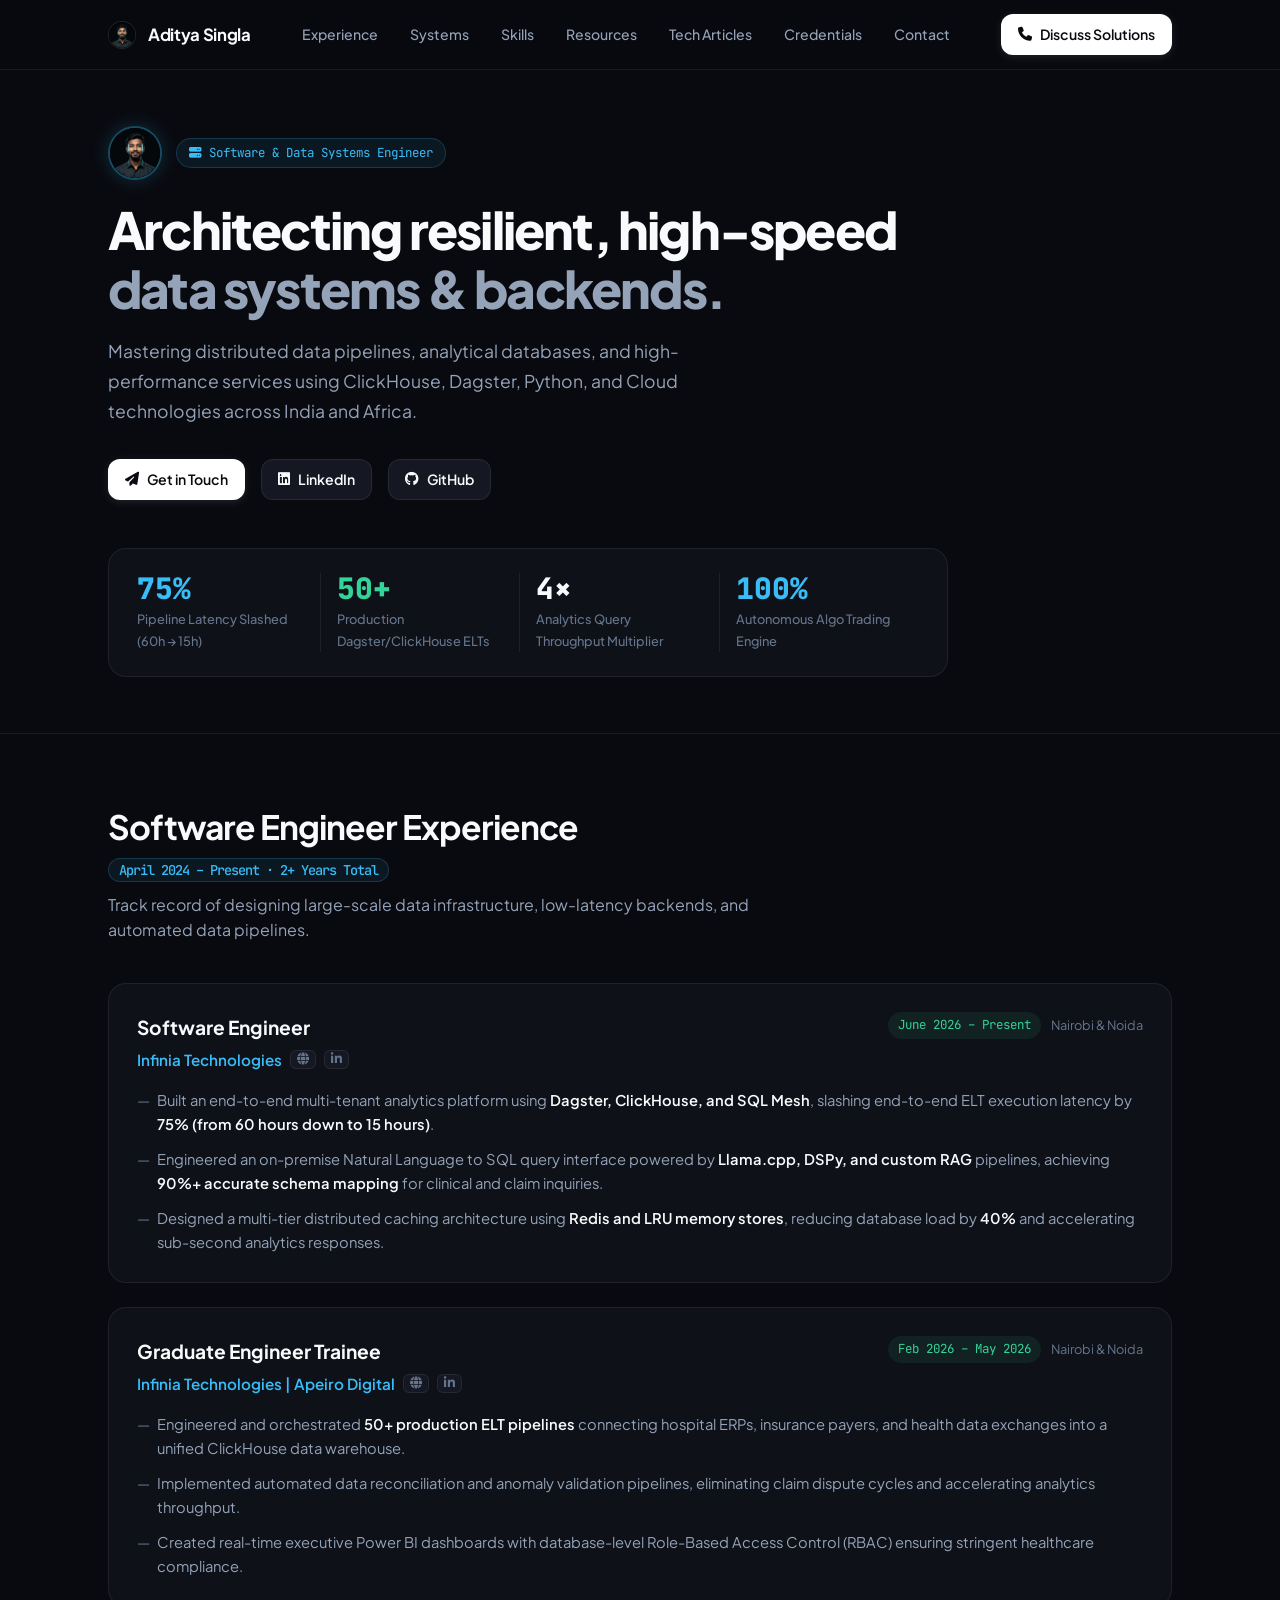
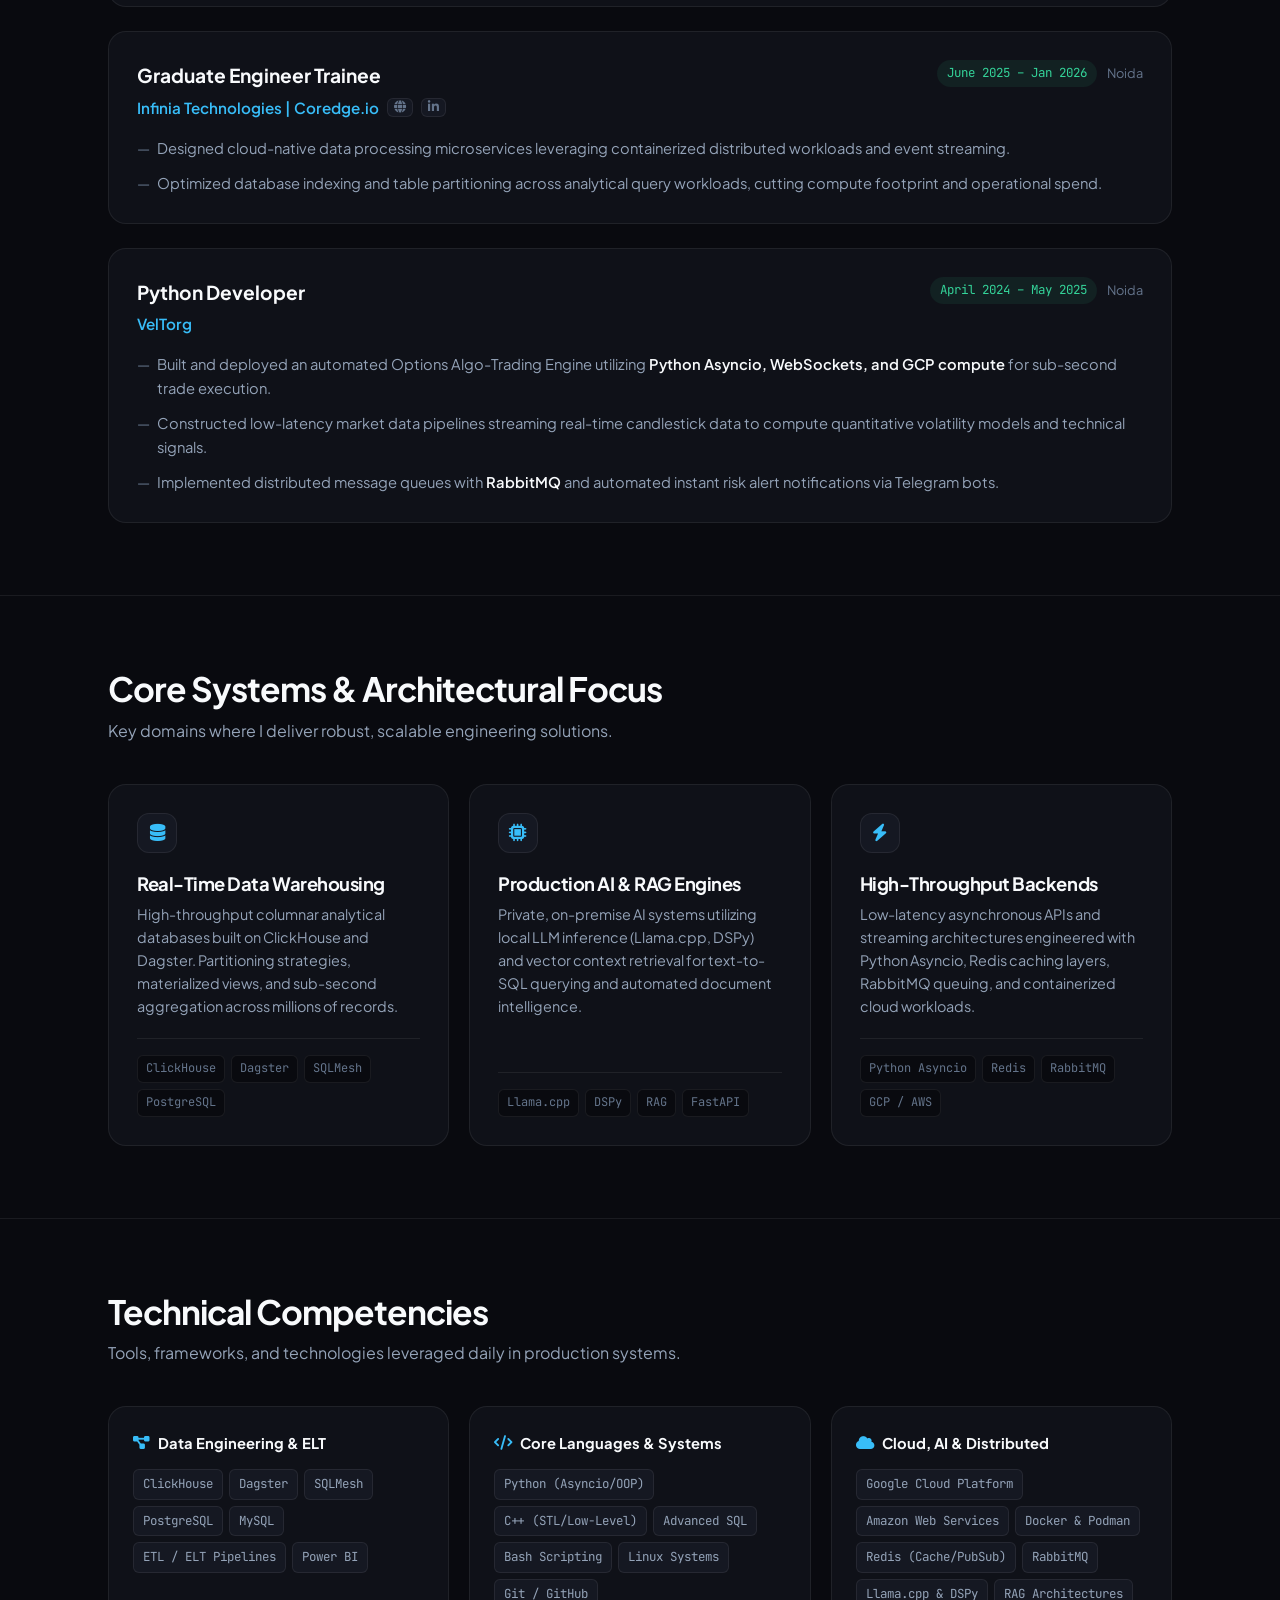
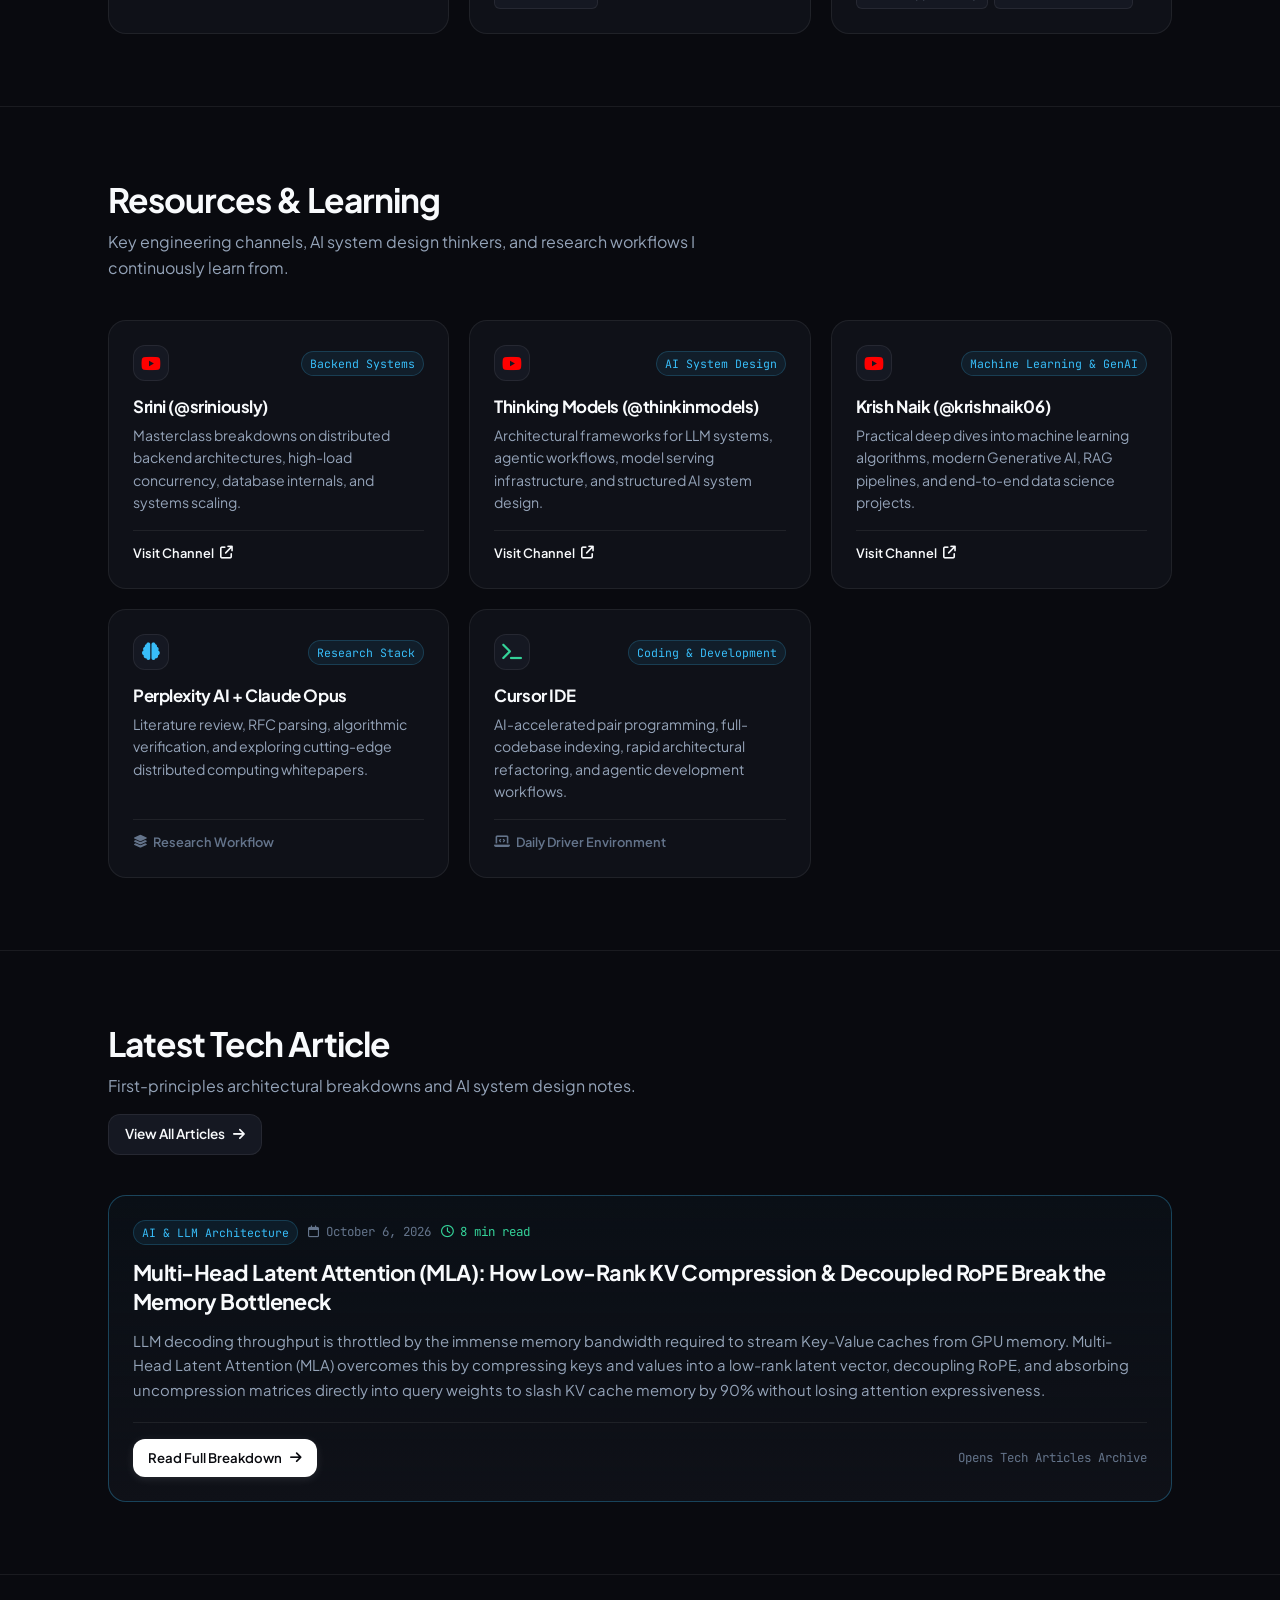
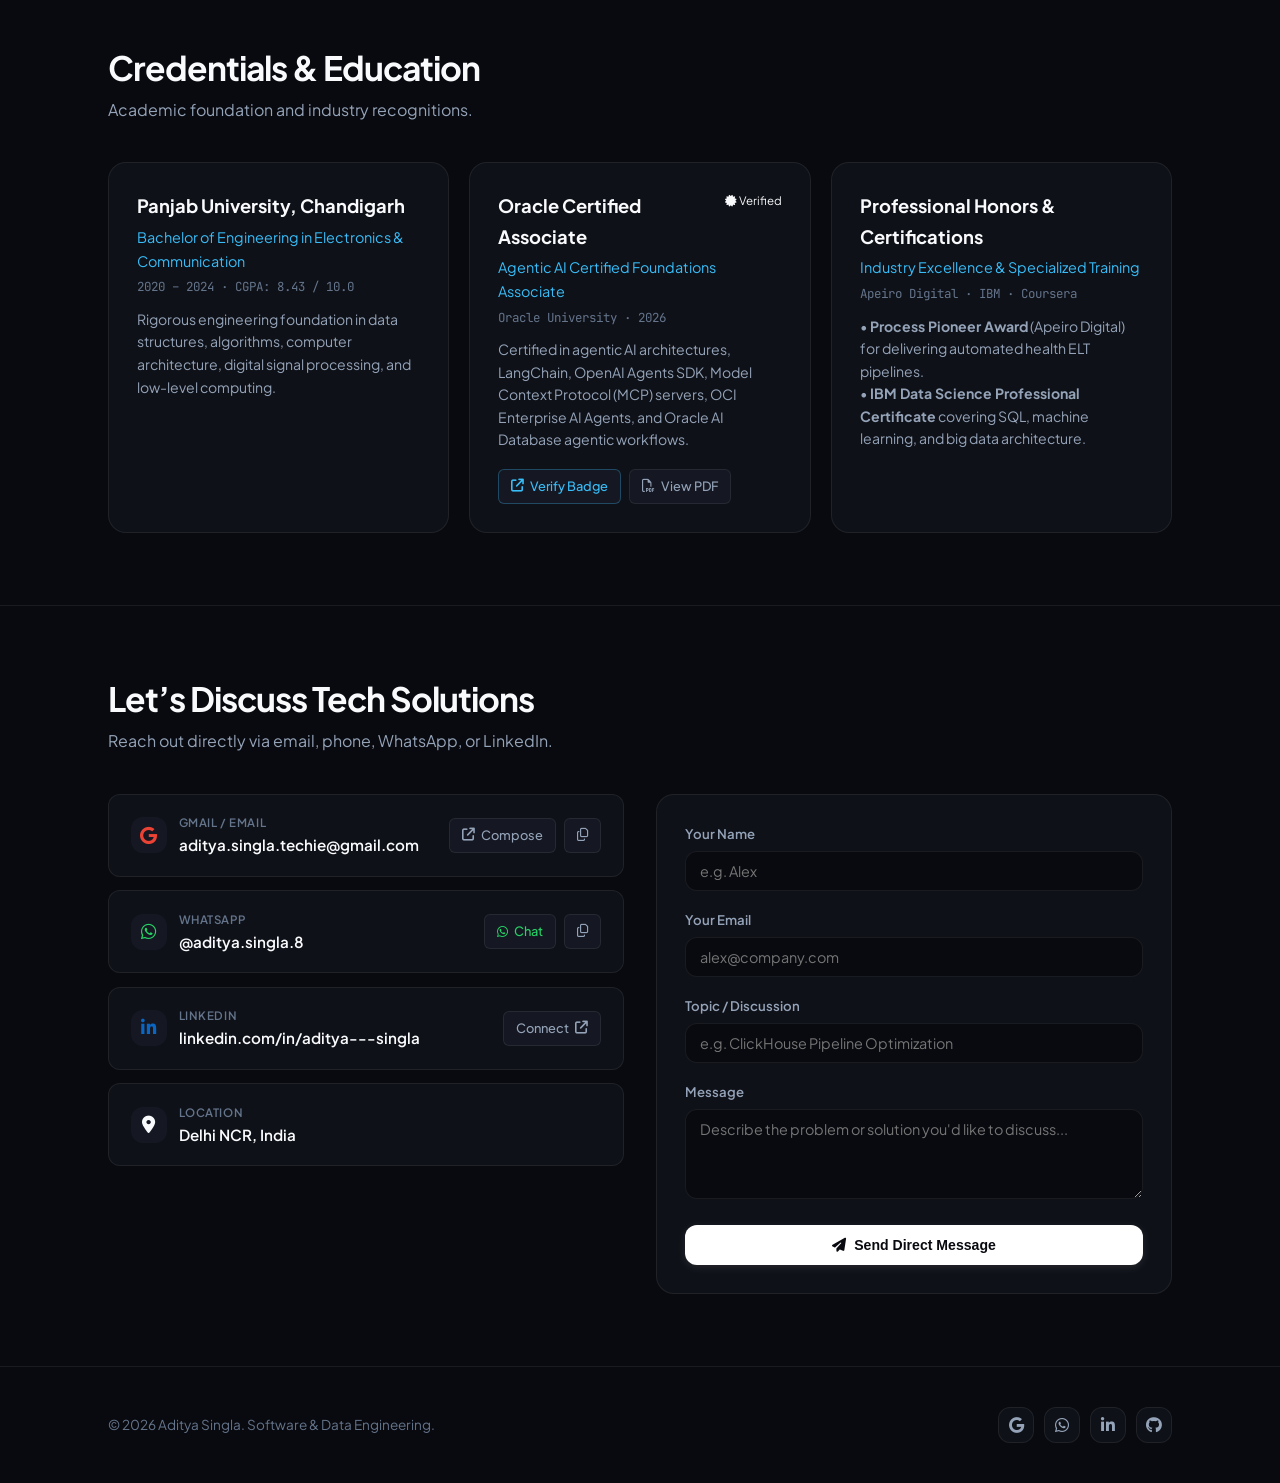
==== index.html @ cbbf9d65 "content(articles): publish tech article on Multi-Head Latent Attention (MLA) (2026-10-06)" ====
<!DOCTYPE html>
<html lang="en">
<head>
  <meta charset="UTF-8">
  <meta name="viewport" content="width=device-width, initial-scale=1.0">
  <title>Aditya Singla | Software & Data Engineer</title>
  <meta name="description" content="Software Engineer and Data Systems Architect specializing in high-throughput data processing, ClickHouse, Dagster ELT pipelines, and scalable backend infrastructure.">

  <!-- Google Fonts: Plus Jakarta Sans & JetBrains Mono -->
  <link rel="preconnect" href="https://fonts.googleapis.com">
  <link rel="preconnect" href="https://fonts.gstatic.com" crossorigin>
  <link href="https://fonts.googleapis.com/css2?family=JetBrains+Mono:wght@400;500;600;700&family=Plus+Jakarta+Sans:wght@400;500;600;700;800&display=swap" rel="stylesheet">

  <!-- Favicon -->
  <link rel="icon" type="image/jpeg" href="avatar.jpg">
  <link rel="shortcut icon" href="avatar.jpg">
  <link rel="apple-touch-icon" href="avatar.jpg">

  <!-- Font Awesome 6 -->
  <link rel="stylesheet" href="https://cdnjs.cloudflare.com/ajax/libs/font-awesome/6.5.1/css/all.min.css">

  <!-- Main Stylesheet -->
  <link rel="stylesheet" href="style.css">

  <style>
/* Embedded Self-Contained Anti-Slop Design System */
:root {
  --bg-canvas: #090a0f;
  --bg-surface: #0f1118;
  --bg-surface-raised: #151822;
  --bg-subtle: #1c202e;
  --border-subtle: rgba(255, 255, 255, 0.07);
  --border-strong: rgba(255, 255, 255, 0.14);
  --text-primary: #f8fafc;
  --text-secondary: #94a3b8;
  --text-tertiary: #64748b;
  --text-brand: #38bdf8;
  --text-emerald: #34d399;
  --font-sans: 'Plus Jakarta Sans', -apple-system, BlinkMacSystemFont, 'Segoe UI', Roboto, sans-serif;
  --font-mono: 'JetBrains Mono', monospace;
  --container-width: 1120px;
  --header-height: 70px;
  --radius-sm: 6px;
  --radius-md: 12px;
  --radius-lg: 18px;
  --radius-full: 9999px;
  --transition-smooth: 0.25s cubic-bezier(0.16, 1, 0.3, 1);
}

*, *::before, *::after {
  margin: 0;
  padding: 0;
  box-sizing: border-box;
}

html {
  scroll-behavior: smooth;
  scroll-padding-top: calc(var(--header-height) + 32px);
  background-color: var(--bg-canvas);
  color: var(--text-primary);
}

body {
  font-family: var(--font-sans);
  background-color: var(--bg-canvas);
  color: var(--text-primary);
  line-height: 1.65;
  -webkit-font-smoothing: antialiased;
  overflow-x: hidden;
}

.container {
  width: 100%;
  max-width: var(--container-width);
  margin: 0 auto;
  padding: 0 1.75rem;
}

h1, h2, h3, h4 {
  color: var(--text-primary);
  font-weight: 700;
  line-height: 1.2;
  letter-spacing: -0.025em;
}

a {
  color: inherit;
  text-decoration: none;
  transition: color var(--transition-smooth);
}

/* Navbar */
.navbar {
  position: fixed;
  top: 0;
  left: 0;
  width: 100%;
  height: var(--header-height);
  background: rgba(9, 10, 15, 0.88);
  backdrop-filter: blur(16px);
  -webkit-backdrop-filter: blur(16px);
  border-bottom: 1px solid var(--border-subtle);
  z-index: 100;
  display: flex;
  align-items: center;
}

.navbar .container {
  display: flex;
  align-items: center;
  justify-content: space-between;
}

.nav-brand {
  display: flex;
  align-items: center;
  gap: 12px;
  font-weight: 700;
  font-size: 1.05rem;
  letter-spacing: -0.02em;
}

.nav-avatar {
  width: 28px;
  height: 28px;
  border-radius: var(--radius-full);
  object-fit: cover;
  border: 1px solid var(--border-strong);
  background: #000000;
  display: block;
}

.hero-profile-row {
  display: flex;
  align-items: center;
  gap: 14px;
  margin-bottom: 1.25rem;
}

.hero-avatar {
  width: 54px;
  height: 54px;
  border-radius: var(--radius-full);
  object-fit: cover;
  border: 2px solid rgba(56, 189, 248, 0.4);
  box-shadow: 0 0 20px rgba(56, 189, 248, 0.2);
  background: #000000;
}

.nav-brand-tag {
  font-family: var(--font-mono);
  font-size: 0.75rem;
  padding: 2px 8px;
  border-radius: var(--radius-sm);
  background: var(--bg-surface-raised);
  border: 1px solid var(--border-subtle);
  color: var(--text-brand);
}

.nav-links {
  display: flex;
  align-items: center;
  gap: 2rem;
  list-style: none;
}

.nav-link {
  font-size: 0.88rem;
  color: var(--text-secondary);
  font-weight: 500;
  transition: color var(--transition-smooth);
}

.nav-link:hover, .nav-link.active {
  color: var(--text-primary);
}

.nav-cta {
  display: flex;
  align-items: center;
  gap: 12px;
}

.btn {
  display: inline-flex;
  align-items: center;
  justify-content: center;
  gap: 8px;
  padding: 8px 16px;
  border-radius: var(--radius-md);
  font-size: 0.88rem;
  font-weight: 600;
  cursor: pointer;
  border: 1px solid transparent;
  transition: all var(--transition-smooth);
  white-space: nowrap;
}

.btn-primary {
  background: #ffffff;
  color: #090a0f;
}

.btn-primary:hover {
  background: #e2e8f0;
  transform: translateY(-1px);
}

.btn-secondary {
  background: var(--bg-surface-raised);
  border-color: var(--border-subtle);
  color: var(--text-primary);
}

.btn-secondary:hover {
  background: var(--bg-subtle);
  border-color: var(--border-strong);
  transform: translateY(-1px);
}

.btn-icon {
  width: 36px;
  height: 36px;
  border-radius: var(--radius-md);
  background: var(--bg-surface);
  border: 1px solid var(--border-subtle);
  color: var(--text-secondary);
  display: flex;
  align-items: center;
  justify-content: center;
}

.btn-icon:hover {
  color: var(--text-primary);
  border-color: var(--border-strong);
}

.mobile-toggle {
  display: none;
  background: transparent;
  border: none;
  color: var(--text-primary);
  font-size: 1.3rem;
  cursor: pointer;
}

/* Hero */
.hero-section {
  padding: calc(var(--header-height) + 3.5rem) 0 3.5rem;
}

.hero-badge {
  display: inline-flex;
  align-items: center;
  gap: 8px;
  font-family: var(--font-mono);
  font-size: 0.78rem;
  color: var(--text-brand);
  background: rgba(56, 189, 248, 0.08);
  border: 1px solid rgba(56, 189, 248, 0.2);
  padding: 4px 12px;
  border-radius: var(--radius-full);
  margin-bottom: 1.25rem;
}

.hero-title {
  font-size: 3.2rem;
  font-weight: 800;
  line-height: 1.15;
  letter-spacing: -0.035em;
  margin-bottom: 1.2rem;
}

.hero-title span {
  color: var(--text-secondary);
}

.hero-text {
  font-size: 1.1rem;
  color: var(--text-secondary);
  line-height: 1.7;
  margin-bottom: 2rem;
  max-width: 680px;
}

.hero-action-row {
  display: flex;
  align-items: center;
  gap: 1rem;
  flex-wrap: wrap;
  margin-bottom: 3rem;
}

/* Metrics Strip */
.metrics-grid {
  display: grid;
  grid-template-columns: repeat(4, 1fr);
  gap: 1rem;
  background: var(--bg-surface);
  border: 1px solid var(--border-subtle);
  border-radius: var(--radius-lg);
  padding: 1.5rem 1.75rem;
}

.metric-item {
  border-right: 1px solid var(--border-subtle);
  padding-right: 1.25rem;
}

.metric-item:last-child {
  border-right: none;
  padding-right: 0;
}

.metric-val {
  font-family: var(--font-mono);
  font-size: 1.85rem;
  font-weight: 800;
  color: var(--text-primary);
  line-height: 1.1;
  margin-bottom: 4px;
}

.metric-val.cyan { color: var(--text-brand); }
.metric-val.emerald { color: var(--text-emerald); }

.metric-label {
  font-size: 0.8rem;
  color: var(--text-tertiary);
  font-weight: 500;
}

/* Sections */
.section {
  padding: 4.5rem 0;
  border-top: 1px solid var(--border-subtle);
}

.section-header {
  margin-bottom: 2.5rem;
  max-width: 650px;
}

.section-eyebrow {
  font-family: var(--font-mono);
  font-size: 0.78rem;
  color: var(--text-brand);
  text-transform: uppercase;
  letter-spacing: 0.08em;
  margin-bottom: 0.5rem;
  display: block;
}

.section-title {
  font-size: 2.1rem;
  font-weight: 700;
  letter-spacing: -0.03em;
  margin-bottom: 0.6rem;
}

.section-desc {
  font-size: 1rem;
  color: var(--text-secondary);
  line-height: 1.6;
}

/* Systems Grid */
.systems-grid {
  display: grid;
  grid-template-columns: repeat(3, 1fr);
  gap: 1.25rem;
}

.system-card {
  background: var(--bg-surface);
  border: 1px solid var(--border-subtle);
  border-radius: var(--radius-lg);
  padding: 1.75rem;
  display: flex;
  flex-direction: column;
  justify-content: space-between;
  transition: all var(--transition-smooth);
}

.system-card:hover {
  border-color: var(--border-strong);
  background: var(--bg-surface-raised);
}

.system-card-icon {
  width: 40px;
  height: 40px;
  border-radius: var(--radius-md);
  background: var(--bg-surface-raised);
  border: 1px solid var(--border-subtle);
  color: var(--text-brand);
  display: flex;
  align-items: center;
  justify-content: center;
  font-size: 1.1rem;
  margin-bottom: 1.25rem;
}

.system-card-title {
  font-size: 1.15rem;
  font-weight: 700;
  margin-bottom: 0.5rem;
}

.system-card-text {
  font-size: 0.9rem;
  color: var(--text-secondary);
  line-height: 1.6;
  margin-bottom: 1.25rem;
}

.system-tags {
  display: flex;
  flex-wrap: wrap;
  gap: 6px;
  padding-top: 1rem;
  border-top: 1px solid var(--border-subtle);
}

.tag {
  font-family: var(--font-mono);
  font-size: 0.75rem;
  color: var(--text-tertiary);
  background: var(--bg-canvas);
  border: 1px solid var(--border-subtle);
  padding: 3px 8px;
  border-radius: var(--radius-sm);
}

/* Experience List */
.experience-list {
  display: flex;
  flex-direction: column;
  gap: 1.5rem;
}

.experience-item {
  background: var(--bg-surface);
  border: 1px solid var(--border-subtle);
  border-radius: var(--radius-lg);
  padding: 1.75rem;
  transition: border-color var(--transition-smooth);
}

.experience-item:hover {
  border-color: var(--border-strong);
}

.exp-header {
  display: flex;
  justify-content: space-between;
  align-items: flex-start;
  flex-wrap: wrap;
  gap: 0.5rem;
  margin-bottom: 1rem;
}

.exp-role {
  font-size: 1.2rem;
  font-weight: 700;
}

.exp-company {
  font-size: 0.95rem;
  color: var(--text-brand);
  font-weight: 600;
  margin-top: 2px;
}

.company-link {
  font-size: 0.78rem;
  color: var(--text-tertiary);
  display: inline-flex;
  align-items: center;
  justify-content: center;
  padding: 2px 6px;
  border-radius: var(--radius-sm);
  background: var(--bg-surface-raised);
  border: 1px solid var(--border-subtle);
  transition: all var(--transition-smooth);
}

.company-link:hover {
  color: var(--text-brand);
  border-color: var(--border-strong);
  transform: translateY(-1px);
}

.exp-meta {
  display: flex;
  align-items: center;
  gap: 10px;
  flex-wrap: wrap;
}

.exp-date {
  font-family: var(--font-mono);
  font-size: 0.78rem;
  color: var(--text-emerald);
  background: rgba(52, 211, 153, 0.08);
  padding: 3px 10px;
  border-radius: var(--radius-full);
}

.exp-location {
  font-size: 0.8rem;
  color: var(--text-tertiary);
}

.exp-bullets {
  list-style: none;
  display: flex;
  flex-direction: column;
  gap: 0.65rem;
}

.exp-bullets li {
  position: relative;
  padding-left: 20px;
  font-size: 0.92rem;
  color: var(--text-secondary);
  line-height: 1.65;
}

.exp-bullets li::before {
  content: '—';
  position: absolute;
  left: 0;
  color: var(--text-tertiary);
}

.exp-bullets strong {
  color: var(--text-primary);
  font-weight: 600;
}

/* Skills Matrix */
.skills-matrix {
  display: grid;
  grid-template-columns: repeat(3, 1fr);
  gap: 1.25rem;
}

.skill-category {
  background: var(--bg-surface);
  border: 1px solid var(--border-subtle);
  border-radius: var(--radius-lg);
  padding: 1.5rem;
}

.skill-category-title {
  font-size: 0.92rem;
  font-weight: 700;
  margin-bottom: 0.85rem;
  display: flex;
  align-items: center;
  gap: 8px;
}

.skill-category-title i {
  color: var(--text-brand);
}

.skill-pills {
  display: flex;
  flex-wrap: wrap;
  gap: 6px;
}

.skill-pill {
  font-family: var(--font-mono);
  font-size: 0.78rem;
  color: var(--text-secondary);
  background: var(--bg-surface-raised);
  border: 1px solid var(--border-subtle);
  padding: 4px 9px;
  border-radius: var(--radius-sm);
  transition: all var(--transition-smooth);
}

.skill-pill:hover {
  color: var(--text-primary);
  border-color: var(--border-strong);
}

/* Education & Certs */
.edu-grid {
  display: grid;
  grid-template-columns: repeat(auto-fit, minmax(320px, 1fr));
  gap: 1.25rem;
}

.edu-card {
  background: var(--bg-surface);
  border: 1px solid var(--border-subtle);
  border-radius: var(--radius-lg);
  padding: 1.75rem;
}

.edu-card-title {
  font-size: 1.15rem;
  font-weight: 700;
  margin-bottom: 4px;
}

.edu-card-sub {
  font-size: 0.9rem;
  color: var(--text-brand);
  margin-bottom: 4px;
}

.edu-card-date {
  font-family: var(--font-mono);
  font-size: 0.78rem;
  color: var(--text-tertiary);
  margin-bottom: 10px;
  display: block;
}

.edu-card-desc {
  font-size: 0.88rem;
  color: var(--text-secondary);
  line-height: 1.6;
}

/* Contact */
.contact-container {
  display: grid;
  grid-template-columns: 1fr 1fr;
  gap: 2rem;
}

.contact-cards-group {
  display: flex;
  flex-direction: column;
  gap: 0.85rem;
}

.contact-row {
  background: var(--bg-surface);
  border: 1px solid var(--border-subtle);
  border-radius: var(--radius-md);
  padding: 1.15rem 1.35rem;
  display: flex;
  align-items: center;
  justify-content: space-between;
  transition: border-color var(--transition-smooth);
}

.contact-row:hover {
  border-color: var(--border-strong);
}

.contact-row-left {
  display: flex;
  align-items: center;
  gap: 12px;
}

.contact-row-icon {
  width: 36px;
  height: 36px;
  border-radius: var(--radius-md);
  background: var(--bg-surface-raised);
  display: flex;
  align-items: center;
  justify-content: center;
  font-size: 1.1rem;
}

.contact-row-label {
  font-size: 0.72rem;
  color: var(--text-tertiary);
  text-transform: uppercase;
  letter-spacing: 0.05em;
  font-weight: 600;
}

.contact-row-value {
  font-size: 0.95rem;
  font-weight: 600;
  color: var(--text-primary);
}

.contact-action-btn {
  background: var(--bg-surface-raised);
  border: 1px solid var(--border-subtle);
  color: var(--text-secondary);
  padding: 6px 12px;
  border-radius: var(--radius-sm);
  font-size: 0.8rem;
  font-weight: 500;
  cursor: pointer;
  display: inline-flex;
  align-items: center;
  gap: 6px;
  transition: all var(--transition-smooth);
}

.contact-action-btn:hover {
  color: var(--text-primary);
  border-color: var(--border-strong);
}

.contact-form-box {
  background: var(--bg-surface);
  border: 1px solid var(--border-subtle);
  border-radius: var(--radius-lg);
  padding: 1.75rem;
}

.form-group {
  margin-bottom: 1.15rem;
}

.form-label {
  display: block;
  font-size: 0.825rem;
  font-weight: 600;
  color: var(--text-secondary);
  margin-bottom: 6px;
}

.form-input, .form-textarea {
  width: 100%;
  background: var(--bg-canvas);
  border: 1px solid var(--border-subtle);
  border-radius: var(--radius-md);
  padding: 10px 14px;
  font-family: var(--font-sans);
  font-size: 0.9rem;
  color: var(--text-primary);
  outline: none;
  transition: border-color var(--transition-smooth);
}

.form-input:focus, .form-textarea:focus {
  border-color: var(--text-brand);
}

.form-textarea {
  min-height: 90px;
  resize: vertical;
}

/* Footer */
.footer {
  padding: 2.5rem 0;
  border-top: 1px solid var(--border-subtle);
  background: var(--bg-canvas);
}

.footer .container {
  display: flex;
  align-items: center;
  justify-content: space-between;
  flex-wrap: wrap;
  gap: 1.5rem;
}

.footer-copy {
  font-size: 0.85rem;
  color: var(--text-tertiary);
}

.footer-links {
  display: flex;
  gap: 10px;
}

/* Toast */
.toast-box {
  position: fixed;
  bottom: 24px;
  right: 24px;
  z-index: 200;
  background: var(--bg-surface-raised);
  border: 1px solid var(--border-strong);
  color: var(--text-primary);
  padding: 10px 18px;
  border-radius: var(--radius-md);
  font-family: var(--font-mono);
  font-size: 0.825rem;
  display: flex;
  align-items: center;
  gap: 8px;
  box-shadow: 0 8px 24px rgba(0, 0, 0, 0.5);
  animation: slideToast 0.25s ease forwards;
}

@keyframes slideToast {
  from { transform: translateY(20px); opacity: 0; }
  to { transform: translateY(0); opacity: 1; }
}

/* Resources / Learning Grid */
.resources-grid {
  display: grid;
  grid-template-columns: repeat(3, 1fr);
  gap: 1.25rem;
}

.resource-card {
  background: var(--bg-surface);
  border: 1px solid var(--border-subtle);
  border-radius: var(--radius-lg);
  padding: 1.5rem;
  display: flex;
  flex-direction: column;
  justify-content: space-between;
  transition: all var(--transition-smooth);
}

.resource-card:hover {
  border-color: var(--border-strong);
  background: var(--bg-surface-raised);
  transform: translateY(-2px);
}

.resource-top {
  display: flex;
  align-items: center;
  justify-content: space-between;
  margin-bottom: 1rem;
}

.resource-icon {
  width: 36px;
  height: 36px;
  border-radius: var(--radius-md);
  background: var(--bg-surface-raised);
  border: 1px solid var(--border-subtle);
  display: flex;
  align-items: center;
  justify-content: center;
  font-size: 1.1rem;
}

.resource-badge {
  font-family: var(--font-mono);
  font-size: 0.72rem;
  color: var(--text-brand);
  background: rgba(56, 189, 248, 0.08);
  border: 1px solid rgba(56, 189, 248, 0.2);
  padding: 2px 8px;
  border-radius: var(--radius-full);
}

.resource-title {
  font-size: 1.05rem;
  font-weight: 700;
  margin-bottom: 0.4rem;
  display: flex;
  align-items: center;
  gap: 6px;
}

.resource-desc {
  font-size: 0.88rem;
  color: var(--text-secondary);
  line-height: 1.6;
}

.resource-link {
  display: inline-flex;
  align-items: center;
  gap: 6px;
  font-size: 0.8rem;
  font-weight: 600;
  color: var(--text-primary);
  margin-top: 1rem;
  padding-top: 0.75rem;
  border-top: 1px solid var(--border-subtle);
}

.resource-link:hover {
  color: var(--text-brand);
}

@media (max-width: 1024px) {
  .metrics-grid {
    grid-template-columns: repeat(2, 1fr);
    gap: 1.25rem;
  }
  .metric-item:nth-child(2) { border-right: none; }
  .systems-grid, .skills-matrix, .resources-grid { grid-template-columns: repeat(2, 1fr); }
  .contact-container, .edu-grid { grid-template-columns: 1fr; }
}

@media (max-width: 768px) {
  .hero-title { font-size: 2.3rem; }
  .nav-links {
    display: none;
    position: absolute;
    top: var(--header-height);
    left: 0;
    width: 100%;
    background: var(--bg-canvas);
    border-bottom: 1px solid var(--border-subtle);
    flex-direction: column;
    padding: 1.5rem;
    gap: 1.25rem;
  }
  .nav-links.active { display: flex; }
  .mobile-toggle { display: block; }
  .metrics-grid { grid-template-columns: 1fr; }
  .metric-item {
    border-right: none;
    border-bottom: 1px solid var(--border-subtle);
    padding-bottom: 1rem;
  }
  .metric-item:last-child {
    border-bottom: none;
    padding-bottom: 0;
  }
  .systems-grid, .skills-matrix, .resources-grid { grid-template-columns: 1fr; }
}
  </style>
</head>
<body>

  <!-- Navigation -->
  <nav class="navbar">
    <div class="container">
      <a href="#home" class="nav-brand">
        <img src="avatar.jpg" alt="Aditya Singla" class="nav-avatar">
        <span>Aditya Singla</span>
      </a>

      <ul class="nav-links">
        <li><a href="#experience" class="nav-link">Experience</a></li>
        <li><a href="#systems" class="nav-link">Systems</a></li>
        <li><a href="#skills" class="nav-link">Skills</a></li>
        <li><a href="#resources" class="nav-link">Resources</a></li>
        <li><a href="tech-articles/" class="nav-link">Tech Articles</a></li>
        <li><a href="#education" class="nav-link">Credentials</a></li>
        <li><a href="#contact" class="nav-link">Contact</a></li>
      </ul>

      <div class="nav-cta">
        <a href="#contact" class="btn btn-primary">
          <i class="fa-solid fa-phone"></i> Discuss Solutions
        </a>
        <button class="mobile-toggle" aria-label="Toggle navigation">
          <i class="fa-solid fa-bars"></i>
        </button>
      </div>
    </div>
  </nav>

  <!-- Hero Section -->
  <header class="hero-section" id="home">
    <div class="container">
      <div class="hero-intro">
        <div class="hero-profile-row">
          <img src="avatar.jpg" alt="Aditya Singla" class="hero-avatar">
          <div class="hero-badge" style="margin-bottom: 0;">
            <i class="fa-solid fa-server"></i> Software & Data Systems Engineer
          </div>
        </div>
        <h1 class="hero-title">
          Architecting resilient, high-speed <span>data systems & backends.</span>
        </h1>
        <p class="hero-text">
          Mastering distributed data pipelines, analytical databases, and high-performance services using ClickHouse, Dagster, Python, and Cloud technologies across India and Africa.
        </p>

        <div class="hero-action-row">
          <a href="#contact" class="btn btn-primary">
            <i class="fa-solid fa-paper-plane"></i> Get in Touch
          </a>
          <a href="https://www.linkedin.com/in/aditya---singla/" target="_blank" class="btn btn-secondary">
            <i class="fa-brands fa-linkedin"></i> LinkedIn
          </a>
          <a href="https://github.com/aditya-singla-1" target="_blank" class="btn btn-secondary">
            <i class="fa-brands fa-github"></i> GitHub
          </a>
        </div>

        <!-- Verified Impact Metrics -->
        <div class="metrics-grid">
          <div class="metric-item">
            <div class="metric-val cyan">75%</div>
            <div class="metric-label">Pipeline Latency Slashed (60h → 15h)</div>
          </div>
          <div class="metric-item">
            <div class="metric-val emerald">50+</div>
            <div class="metric-label">Production Dagster/ClickHouse ELTs</div>
          </div>
          <div class="metric-item">
            <div class="metric-val">4×</div>
            <div class="metric-label">Analytics Query Throughput Multiplier</div>
          </div>
          <div class="metric-item">
            <div class="metric-val cyan">100%</div>
            <div class="metric-label">Autonomous Algo Trading Engine</div>
          </div>
        </div>
      </div>
    </div>
  </header>

  <!-- Experience Section -->
  <section class="section" id="experience">
    <div class="container">
      <div class="section-header">
        <h2 class="section-title" style="display: flex; align-items: baseline; gap: 12px; flex-wrap: wrap;">
          <span>Software Engineer Experience</span>
          <span style="font-family: var(--font-mono); font-size: 0.85rem; font-weight: 500; color: var(--text-brand); background: rgba(56, 189, 248, 0.08); border: 1px solid rgba(56, 189, 248, 0.2); padding: 3px 10px; border-radius: var(--radius-full);">April 2024 – Present · 2+ Years Total</span>
        </h2>
        <p class="section-desc">Track record of designing large-scale data infrastructure, low-latency backends, and automated data pipelines.</p>
      </div>

      <div class="experience-list">
        <!-- Role 1 -->
        <div class="experience-item">
          <div class="exp-header">
            <div>
              <div class="exp-role">Software Engineer</div>
              <div class="exp-company" style="display: flex; align-items: center; gap: 8px; flex-wrap: wrap; margin-top: 3px;">
                <span>Infinia Technologies</span>
                <a href="https://infiniatechnologies.com/" target="_blank" class="company-link" title="Infinia Technologies Website"><i class="fa-solid fa-globe"></i></a>
                <a href="https://www.linkedin.com/company/infinia-holdings" target="_blank" class="company-link" title="Infinia Technologies LinkedIn"><i class="fa-brands fa-linkedin-in"></i></a>
              </div>
            </div>
            <div class="exp-meta">
              <span class="exp-date">June 2026 – Present</span>
              <span class="exp-location">Nairobi & Noida</span>
            </div>
          </div>
          <ul class="exp-bullets">
            <li>Built an end-to-end multi-tenant analytics platform using <strong>Dagster, ClickHouse, and SQL Mesh</strong>, slashing end-to-end ELT execution latency by <strong>75% (from 60 hours down to 15 hours)</strong>.</li>
            <li>Engineered an on-premise Natural Language to SQL query interface powered by <strong>Llama.cpp, DSPy, and custom RAG</strong> pipelines, achieving <strong>90%+ accurate schema mapping</strong> for clinical and claim inquiries.</li>
            <li>Designed a multi-tier distributed caching architecture using <strong>Redis and LRU memory stores</strong>, reducing database load by <strong>40%</strong> and accelerating sub-second analytics responses.</li>
          </ul>
        </div>

        <!-- Role 2 -->
        <div class="experience-item">
          <div class="exp-header">
            <div>
              <div class="exp-role">Graduate Engineer Trainee</div>
              <div class="exp-company" style="display: flex; align-items: center; gap: 8px; flex-wrap: wrap; margin-top: 3px;">
                <span>Infinia Technologies | Apeiro Digital</span>
                <a href="https://www.apeiro.digital/" target="_blank" class="company-link" title="Apeiro Digital Website"><i class="fa-solid fa-globe"></i></a>
                <a href="https://www.linkedin.com/company/apeiroholding/" target="_blank" class="company-link" title="Apeiro Digital LinkedIn"><i class="fa-brands fa-linkedin-in"></i></a>
              </div>
            </div>
            <div class="exp-meta">
              <span class="exp-date">Feb 2026 – May 2026</span>
              <span class="exp-location">Nairobi & Noida</span>
            </div>
          </div>
          <ul class="exp-bullets">
            <li>Engineered and orchestrated <strong>50+ production ELT pipelines</strong> connecting hospital ERPs, insurance payers, and health data exchanges into a unified ClickHouse data warehouse.</li>
            <li>Implemented automated data reconciliation and anomaly validation pipelines, eliminating claim dispute cycles and accelerating analytics throughput.</li>
            <li>Created real-time executive Power BI dashboards with database-level Role-Based Access Control (RBAC) ensuring stringent healthcare compliance.</li>
          </ul>
        </div>

        <!-- Role 3 -->
        <div class="experience-item">
          <div class="exp-header">
            <div>
              <div class="exp-role">Graduate Engineer Trainee</div>
              <div class="exp-company" style="display: flex; align-items: center; gap: 8px; flex-wrap: wrap; margin-top: 3px;">
                <span>Infinia Technologies | Coredge.io</span>
                <a href="https://coredge.io/" target="_blank" class="company-link" title="Coredge.io Website"><i class="fa-solid fa-globe"></i></a>
                <a href="https://in.linkedin.com/company/coredge-io" target="_blank" class="company-link" title="Coredge.io LinkedIn"><i class="fa-brands fa-linkedin-in"></i></a>
              </div>
            </div>
            <div class="exp-meta">
              <span class="exp-date">June 2025 – Jan 2026</span>
              <span class="exp-location">Noida</span>
            </div>
          </div>
          <ul class="exp-bullets">
            <li>Designed cloud-native data processing microservices leveraging containerized distributed workloads and event streaming.</li>
            <li>Optimized database indexing and table partitioning across analytical query workloads, cutting compute footprint and operational spend.</li>
          </ul>
        </div>

        <!-- Role 4 -->
        <div class="experience-item">
          <div class="exp-header">
            <div>
              <div class="exp-role">Python Developer</div>
              <div class="exp-company">VelTorg</div>
            </div>
            <div class="exp-meta">
              <span class="exp-date">April 2024 – May 2025</span>
              <span class="exp-location">Noida</span>
            </div>
          </div>
          <ul class="exp-bullets">
            <li>Built and deployed an automated Options Algo-Trading Engine utilizing <strong>Python Asyncio, WebSockets, and GCP compute</strong> for sub-second trade execution.</li>
            <li>Constructed low-latency market data pipelines streaming real-time candlestick data to compute quantitative volatility models and technical signals.</li>
            <li>Implemented distributed message queues with <strong>RabbitMQ</strong> and automated instant risk alert notifications via Telegram bots.</li>
          </ul>
        </div>
      </div>
    </div>
  </section>

  <!-- Systems & Architecture Section -->
  <section class="section" id="systems">
    <div class="container">
      <div class="section-header">
        <h2 class="section-title">Core Systems & Architectural Focus</h2>
        <p class="section-desc">Key domains where I deliver robust, scalable engineering solutions.</p>
      </div>

      <div class="systems-grid">
        <div class="system-card">
          <div>
            <div class="system-card-icon"><i class="fa-solid fa-database"></i></div>
            <h3 class="system-card-title">Real-Time Data Warehousing</h3>
            <p class="system-card-text">
              High-throughput columnar analytical databases built on ClickHouse and Dagster. Partitioning strategies, materialized views, and sub-second aggregation across millions of records.
            </p>
          </div>
          <div class="system-tags">
            <span class="tag">ClickHouse</span>
            <span class="tag">Dagster</span>
            <span class="tag">SQLMesh</span>
            <span class="tag">PostgreSQL</span>
          </div>
        </div>

        <div class="system-card">
          <div>
            <div class="system-card-icon"><i class="fa-solid fa-microchip"></i></div>
            <h3 class="system-card-title">Production AI & RAG Engines</h3>
            <p class="system-card-text">
              Private, on-premise AI systems utilizing local LLM inference (Llama.cpp, DSPy) and vector context retrieval for text-to-SQL querying and automated document intelligence.
            </p>
          </div>
          <div class="system-tags">
            <span class="tag">Llama.cpp</span>
            <span class="tag">DSPy</span>
            <span class="tag">RAG</span>
            <span class="tag">FastAPI</span>
          </div>
        </div>

        <div class="system-card">
          <div>
            <div class="system-card-icon"><i class="fa-solid fa-bolt"></i></div>
            <h3 class="system-card-title">High-Throughput Backends</h3>
            <p class="system-card-text">
              Low-latency asynchronous APIs and streaming architectures engineered with Python Asyncio, Redis caching layers, RabbitMQ queuing, and containerized cloud workloads.
            </p>
          </div>
          <div class="system-tags">
            <span class="tag">Python Asyncio</span>
            <span class="tag">Redis</span>
            <span class="tag">RabbitMQ</span>
            <span class="tag">GCP / AWS</span>
          </div>
        </div>
      </div>
    </div>
  </section>

  <!-- Technical Skills Matrix -->
  <section class="section" id="skills">
    <div class="container">
      <div class="section-header">
        <h2 class="section-title">Technical Competencies</h2>
        <p class="section-desc">Tools, frameworks, and technologies leveraged daily in production systems.</p>
      </div>

      <div class="skills-matrix">
        <div class="skill-category">
          <div class="skill-category-title"><i class="fa-solid fa-diagram-project"></i> Data Engineering & ELT</div>
          <div class="skill-pills">
            <span class="skill-pill">ClickHouse</span>
            <span class="skill-pill">Dagster</span>
            <span class="skill-pill">SQLMesh</span>
            <span class="skill-pill">PostgreSQL</span>
            <span class="skill-pill">MySQL</span>
            <span class="skill-pill">ETL / ELT Pipelines</span>
            <span class="skill-pill">Power BI</span>
          </div>
        </div>

        <div class="skill-category">
          <div class="skill-category-title"><i class="fa-solid fa-code"></i> Core Languages & Systems</div>
          <div class="skill-pills">
            <span class="skill-pill">Python (Asyncio/OOP)</span>
            <span class="skill-pill">C++ (STL/Low-Level)</span>
            <span class="skill-pill">Advanced SQL</span>
            <span class="skill-pill">Bash Scripting</span>
            <span class="skill-pill">Linux Systems</span>
            <span class="skill-pill">Git / GitHub</span>
          </div>
        </div>

        <div class="skill-category">
          <div class="skill-category-title"><i class="fa-solid fa-cloud"></i> Cloud, AI & Distributed</div>
          <div class="skill-pills">
            <span class="skill-pill">Google Cloud Platform</span>
            <span class="skill-pill">Amazon Web Services</span>
            <span class="skill-pill">Docker & Podman</span>
            <span class="skill-pill">Redis (Cache/PubSub)</span>
            <span class="skill-pill">RabbitMQ</span>
            <span class="skill-pill">Llama.cpp & DSPy</span>
            <span class="skill-pill">RAG Architectures</span>
          </div>
        </div>
      </div>
    </div>
  </section>

  <!-- Resources & Learning Section -->
  <section class="section" id="resources">
    <div class="container">
      <div class="section-header">
        <h2 class="section-title">Resources & Learning</h2>
        <p class="section-desc">Key engineering channels, AI system design thinkers, and research workflows I continuously learn from.</p>
      </div>

      <div class="resources-grid">
        <!-- Resource 1: Backend Engineering -->
        <div class="resource-card">
          <div>
            <div class="resource-top">
              <div class="resource-icon" style="color: #ff0000;"><i class="fa-brands fa-youtube"></i></div>
              <span class="resource-badge">Backend Systems</span>
            </div>
            <h3 class="resource-title">Srini (@sriniously)</h3>
            <p class="resource-desc">
              Masterclass breakdowns on distributed backend architectures, high-load concurrency, database internals, and systems scaling.
            </p>
          </div>
          <a href="https://www.youtube.com/@sriniously" target="_blank" class="resource-link">
            Visit Channel <i class="fa-solid fa-arrow-up-right-from-square"></i>
          </a>
        </div>

        <!-- Resource 2: AI System Design -->
        <div class="resource-card">
          <div>
            <div class="resource-top">
              <div class="resource-icon" style="color: #ff0000;"><i class="fa-brands fa-youtube"></i></div>
              <span class="resource-badge">AI System Design</span>
            </div>
            <h3 class="resource-title">Thinking Models (@thinkinmodels)</h3>
            <p class="resource-desc">
              Architectural frameworks for LLM systems, agentic workflows, model serving infrastructure, and structured AI system design.
            </p>
          </div>
          <a href="https://www.youtube.com/@thinkinmodels" target="_blank" class="resource-link">
            Visit Channel <i class="fa-solid fa-arrow-up-right-from-square"></i>
          </a>
        </div>

        <!-- Resource 3: AI / ML Engineering -->
        <div class="resource-card">
          <div>
            <div class="resource-top">
              <div class="resource-icon" style="color: #ff0000;"><i class="fa-brands fa-youtube"></i></div>
              <span class="resource-badge">Machine Learning & GenAI</span>
            </div>
            <h3 class="resource-title">Krish Naik (@krishnaik06)</h3>
            <p class="resource-desc">
              Practical deep dives into machine learning algorithms, modern Generative AI, RAG pipelines, and end-to-end data science projects.
            </p>
          </div>
          <a href="https://www.youtube.com/@krishnaik06" target="_blank" class="resource-link">
            Visit Channel <i class="fa-solid fa-arrow-up-right-from-square"></i>
          </a>
        </div>

        <!-- Resource 4: Deep Research Stack -->
        <div class="resource-card">
          <div>
            <div class="resource-top">
              <div class="resource-icon" style="color: var(--text-brand);"><i class="fa-solid fa-brain"></i></div>
              <span class="resource-badge">Research Stack</span>
            </div>
            <h3 class="resource-title">Perplexity AI + Claude Opus</h3>
            <p class="resource-desc">
              Literature review, RFC parsing, algorithmic verification, and exploring cutting-edge distributed computing whitepapers.
            </p>
          </div>
          <div class="resource-link" style="color: var(--text-tertiary); cursor: default;">
            <i class="fa-solid fa-layer-group"></i> Research Workflow
          </div>
        </div>

        <!-- Resource 5: Applied Coding Engine -->
        <div class="resource-card">
          <div>
            <div class="resource-top">
              <div class="resource-icon" style="color: var(--text-emerald);"><i class="fa-solid fa-terminal"></i></div>
              <span class="resource-badge">Coding & Development</span>
            </div>
            <h3 class="resource-title">Cursor IDE</h3>
            <p class="resource-desc">
              AI-accelerated pair programming, full-codebase indexing, rapid architectural refactoring, and agentic development workflows.
            </p>
          </div>
        <div class="resource-link" style="color: var(--text-tertiary); cursor: default;">
            <i class="fa-solid fa-laptop-code"></i> Daily Driver Environment
          </div>
        </div>
      </div>
    </div>
  </section>

  <!-- Latest Tech Article Preview Section -->
  <section class="section" id="articles">
    <div class="container">
      <div class="section-header" style="display: flex; justify-content: space-between; align-items: flex-end; flex-wrap: wrap; gap: 1rem;">
        <div>
          <h2 class="section-title">Latest Tech Article</h2>
          <p class="section-desc">First-principles architectural breakdowns and AI system design notes.</p>
        </div>
        <a href="tech-articles/" class="btn btn-secondary" style="font-size: 0.85rem;">
          View All Articles <i class="fa-solid fa-arrow-right"></i>
        </a>
      </div>

      <!-- Single Featured Headline Box (Latest: October 6, 2026) -->
      <div class="resource-card" style="border-color: rgba(56, 189, 248, 0.3); background: linear-gradient(180deg, rgba(56, 189, 248, 0.03) 0%, var(--bg-surface) 100%);">
        <div style="display: flex; align-items: center; gap: 10px; flex-wrap: wrap; margin-bottom: 0.85rem;">
          <span class="resource-badge">AI &amp; LLM Architecture</span>
          <span style="font-family: var(--font-mono); font-size: 0.78rem; color: var(--text-tertiary);"><i class="fa-regular fa-calendar"></i> October 6, 2026</span>
          <span style="font-family: var(--font-mono); font-size: 0.78rem; color: var(--text-emerald);"><i class="fa-regular fa-clock"></i> 8 min read</span>
        </div>

        <h3 style="font-size: 1.35rem; font-weight: 700; line-height: 1.35; margin-bottom: 0.75rem;">
          <a href="tech-articles/#multi-head-latent-attention-mla" style="color: var(--text-primary);">Multi-Head Latent Attention (MLA): How Low-Rank KV Compression &amp; Decoupled RoPE Break the Memory Bottleneck</a>
        </h3>

        <p style="font-size: 0.93rem; color: var(--text-secondary); line-height: 1.65; margin-bottom: 1.25rem;">
          LLM decoding throughput is throttled by the immense memory bandwidth required to stream Key-Value caches from GPU memory. Multi-Head Latent Attention (MLA) overcomes this by compressing keys and values into a low-rank latent vector, decoupling RoPE, and absorbing uncompression matrices directly into query weights to slash KV cache memory by 90% without losing attention expressiveness.
        </p>

        <div style="display: flex; align-items: center; justify-content: space-between; border-top: 1px solid var(--border-subtle); padding-top: 1rem; flex-wrap: wrap; gap: 10px;">
          <a href="tech-articles/#multi-head-latent-attention-mla" class="btn btn-primary" style="padding: 7px 14px; font-size: 0.825rem;">
            Read Full Breakdown <i class="fa-solid fa-arrow-right"></i>
          </a>
          <span style="font-family: var(--font-mono); font-size: 0.78rem; color: var(--text-tertiary);">Opens Tech Articles Archive</span>
        </div>
      </div>
    </div>
  </section>

  <!-- Credentials & Education -->
  <section class="section" id="education">
    <div class="container">
      <div class="section-header">
        <h2 class="section-title">Credentials & Education</h2>
        <p class="section-desc">Academic foundation and industry recognitions.</p>
      </div>

      <div class="edu-grid">
        <div class="edu-card">
          <div class="edu-card-title">Panjab University, Chandigarh</div>
          <div class="edu-card-sub">Bachelor of Engineering in Electronics & Communication</div>
          <span class="edu-card-date">2020 – 2024 · CGPA: 8.43 / 10.0</span>
          <p class="edu-card-desc">
            Rigorous engineering foundation in data structures, algorithms, computer architecture, digital signal processing, and low-level computing.
          </p>
        </div>

        <div class="edu-card">
          <div style="display: flex; justify-content: space-between; align-items: flex-start; gap: 8px;">
            <div>
              <div class="edu-card-title">Oracle Certified Associate</div>
              <div class="edu-card-sub">Agentic AI Certified Foundations Associate</div>
            </div>
            <span class="badge badge-emerald" style="font-size: 0.72rem; white-space: nowrap;"><i class="fa-solid fa-certificate"></i> Verified</span>
          </div>
          <span class="edu-card-date">Oracle University · 2026</span>
          <p class="edu-card-desc" style="margin-bottom: 1.15rem;">
            Certified in agentic AI architectures, LangChain, OpenAI Agents SDK, Model Context Protocol (MCP) servers, OCI Enterprise AI Agents, and Oracle AI Database agentic workflows.
          </p>
          <div style="display: flex; gap: 8px; flex-wrap: wrap;">
            <a href="https://catalog-education.oracle.com/ords/certview/sharebadge?id=34A6573E66FFB54BA35A95B92B12C441EC887B555878EBE38B51A9B31B317B94" target="_blank" rel="noopener noreferrer" class="contact-action-btn" style="color: var(--text-brand); border-color: rgba(56, 189, 248, 0.3);">
              <i class="fa-solid fa-arrow-up-right-from-square"></i> Verify Badge
            </a>
            <a href="assets/Oracle_Aditya_Certificate.pdf" target="_blank" class="contact-action-btn">
              <i class="fa-regular fa-file-pdf"></i> View PDF
            </a>
          </div>
        </div>

        <div class="edu-card">
          <div class="edu-card-title">Professional Honors & Certifications</div>
          <div class="edu-card-sub">Industry Excellence & Specialized Training</div>
          <span class="edu-card-date">Apeiro Digital · IBM · Coursera</span>
          <p class="edu-card-desc">
            • <strong>Process Pioneer Award</strong> (Apeiro Digital) for delivering automated health ELT pipelines.<br>
            • <strong>IBM Data Science Professional Certificate</strong> covering SQL, machine learning, and big data architecture.
          </p>
        </div>
      </div>
    </div>
  </section>

  <!-- Contact Section -->
  <section class="section" id="contact">
    <div class="container">
      <div class="section-header">
        <h2 class="section-title">Let’s Discuss Tech Solutions</h2>
        <p class="section-desc">Reach out directly via email, phone, WhatsApp, or LinkedIn.</p>
      </div>

      <div class="contact-container">
        <!-- Direct Channels -->
        <div class="contact-cards-group">
          <!-- Gmail -->
          <div class="contact-row">
            <div class="contact-row-left">
              <div class="contact-row-icon" style="color: #ea4335;"><i class="fa-brands fa-google"></i></div>
              <div>
                <div class="contact-row-label">Gmail / Email</div>
                <div class="contact-row-value">aditya.singla.techie@gmail.com</div>
              </div>
            </div>
            <div style="display: flex; gap: 8px;">
              <a href="https://mail.google.com/mail/?view=cm&fs=1&to=aditya.singla.techie@gmail.com" target="_blank" class="contact-action-btn">
                <i class="fa-solid fa-arrow-up-right-from-square"></i> Compose
              </a>
              <button class="contact-action-btn" onclick="copyToClipboard('aditya.singla.techie@gmail.com', 'Email')">
                <i class="fa-regular fa-copy"></i>
              </button>
            </div>
          </div>

          <!-- WhatsApp Chat -->
          <div class="contact-row">
            <div class="contact-row-left">
              <div class="contact-row-icon" style="color: #25d366;"><i class="fa-brands fa-whatsapp"></i></div>
              <div>
                <div class="contact-row-label">WhatsApp</div>
                <div class="contact-row-value">@aditya.singla.8</div>
              </div>
            </div>
            <div style="display: flex; gap: 8px;">
              <a href="https://wa.me/?text=Hi%20Aditya" target="_blank" class="contact-action-btn" style="color: #25d366;">
                <i class="fa-brands fa-whatsapp"></i> Chat
              </a>
              <button class="contact-action-btn" onclick="copyToClipboard('@aditya.singla.8', 'WhatsApp')">
                <i class="fa-regular fa-copy"></i>
              </button>
            </div>
          </div>

          <!-- LinkedIn -->
          <div class="contact-row">
            <div class="contact-row-left">
              <div class="contact-row-icon" style="color: #0a66c2;"><i class="fa-brands fa-linkedin-in"></i></div>
              <div>
                <div class="contact-row-label">LinkedIn</div>
                <div class="contact-row-value">linkedin.com/in/aditya---singla</div>
              </div>
            </div>
            <a href="https://www.linkedin.com/in/aditya---singla/" target="_blank" class="contact-action-btn">
              Connect <i class="fa-solid fa-arrow-up-right-from-square"></i>
            </a>
          </div>

          <!-- Location -->
          <div class="contact-row">
            <div class="contact-row-left">
              <div class="contact-row-icon"><i class="fa-solid fa-location-dot"></i></div>
              <div>
                <div class="contact-row-label">Location</div>
                <div class="contact-row-value">Delhi NCR, India</div>
              </div>
            </div>
          </div>
        </div>

        <!-- Direct Form -->
        <div class="contact-form-box">
          <form id="contact-form">
            <div class="form-group">
              <label class="form-label" for="form-name">Your Name</label>
              <input type="text" id="form-name" class="form-input" placeholder="e.g. Alex" required>
            </div>
            <div class="form-group">
              <label class="form-label" for="form-email">Your Email</label>
              <input type="email" id="form-email" class="form-input" placeholder="alex@company.com" required>
            </div>
            <div class="form-group">
              <label class="form-label" for="form-subject">Topic / Discussion</label>
              <input type="text" id="form-subject" class="form-input" placeholder="e.g. ClickHouse Pipeline Optimization">
            </div>
            <div class="form-group">
              <label class="form-label" for="form-message">Message</label>
              <textarea id="form-message" class="form-textarea" placeholder="Describe the problem or solution you'd like to discuss..." required></textarea>
            </div>
            <button type="submit" class="btn btn-primary" style="width: 100%; padding: 11px;">
              <i class="fa-solid fa-paper-plane"></i> Send Direct Message
            </button>
          </form>
        </div>
      </div>
    </div>
  </section>

  <!-- Footer -->
  <footer class="footer">
    <div class="container">
      <div class="footer-copy">
        © 2026 Aditya Singla. Software & Data Engineering.
      </div>
      <div class="footer-links">
        <a href="https://mail.google.com/mail/?view=cm&fs=1&to=aditya.singla.techie@gmail.com" target="_blank" class="btn-icon" title="Gmail"><i class="fa-brands fa-google"></i></a>
        <a href="https://wa.me/?text=Hi%20Aditya" target="_blank" class="btn-icon" title="WhatsApp (@aditya.singla.8)"><i class="fa-brands fa-whatsapp"></i></a>
        <a href="https://www.linkedin.com/in/aditya---singla/" target="_blank" class="btn-icon" title="LinkedIn"><i class="fa-brands fa-linkedin-in"></i></a>
        <a href="https://github.com/aditya-singla-1" target="_blank" class="btn-icon" title="GitHub"><i class="fa-brands fa-github"></i></a>
      </div>
    </div>
  </footer>

  <script src="script.js"></script>
</body>
</html>
---- style.css ----
/* ==========================================================================
   ADITYA SINGLA — BESPOKE PORTFOLIO STYLESHEET
   Framework: Anti-Slop / Taste-Skill Inspired Dark Minimalist Editorial
   Design: Deep Carbon, Muted Slate, Restrained Ice-Cyan & Refined Geometry
   ========================================================================== */

:root {
  /* Neutral Color Scale (Carbon/Slate) */
  --bg-canvas: #090a0f;
  --bg-surface: #0f1118;
  --bg-surface-raised: #151822;
  --bg-subtle: #1c202e;
  
  --border-subtle: rgba(255, 255, 255, 0.07);
  --border-strong: rgba(255, 255, 255, 0.14);
  --border-highlight: rgba(56, 189, 248, 0.35);

  --text-primary: #f8fafc;
  --text-secondary: #94a3b8;
  --text-tertiary: #64748b;
  --text-brand: #38bdf8;
  --text-emerald: #34d399;

  /* Accent */
  --accent: #38bdf8;
  --accent-glow: rgba(56, 189, 248, 0.15);

  /* Fonts */
  --font-sans: 'Plus Jakarta Sans', -apple-system, BlinkMacSystemFont, 'Segoe UI', Roboto, sans-serif;
  --font-mono: 'JetBrains Mono', monospace;

  /* Sizing & Layout */
  --container-width: 1120px;
  --header-height: 70px;
  --radius-sm: 6px;
  --radius-md: 12px;
  --radius-lg: 18px;
  --radius-full: 9999px;

  /* Transitions */
  --transition-smooth: 0.25s cubic-bezier(0.16, 1, 0.3, 1);
}

/* Reset & Base */
*, *::before, *::after {
  margin: 0;
  padding: 0;
  box-sizing: border-box;
}

html {
  scroll-behavior: smooth;
  scroll-padding-top: calc(var(--header-height) + 32px);
  background-color: var(--bg-canvas);
  color: var(--text-primary);
}

body {
  font-family: var(--font-sans);
  background-color: var(--bg-canvas);
  color: var(--text-primary);
  line-height: 1.65;
  -webkit-font-smoothing: antialiased;
  overflow-x: hidden;
}

/* Container */
.container {
  width: 100%;
  max-width: var(--container-width);
  margin: 0 auto;
  padding: 0 1.75rem;
}

/* Typography Helpers */
h1, h2, h3, h4, h5, h6 {
  color: var(--text-primary);
  font-weight: 700;
  line-height: 1.2;
  letter-spacing: -0.025em;
}

.mono {
  font-family: var(--font-mono);
}

a {
  color: inherit;
  text-decoration: none;
  transition: color var(--transition-smooth);
}

/* Navigation */
.navbar {
  position: fixed;
  top: 0;
  left: 0;
  width: 100%;
  height: var(--header-height);
  background: rgba(9, 10, 15, 0.85);
  backdrop-filter: blur(16px);
  -webkit-backdrop-filter: blur(16px);
  border-bottom: 1px solid var(--border-subtle);
  z-index: 100;
  display: flex;
  align-items: center;
}

.navbar .container {
  display: flex;
  align-items: center;
  justify-content: space-between;
}

.nav-brand {
  display: flex;
  align-items: center;
  gap: 12px;
  font-weight: 700;
  font-size: 1.05rem;
  letter-spacing: -0.02em;
}

.nav-avatar {
  width: 28px;
  height: 28px;
  border-radius: var(--radius-full);
  object-fit: cover;
  border: 1px solid var(--border-strong);
  background: #000000;
  display: block;
}

.hero-profile-row {
  display: flex;
  align-items: center;
  gap: 14px;
  margin-bottom: 1.25rem;
}

.hero-avatar {
  width: 54px;
  height: 54px;
  border-radius: var(--radius-full);
  object-fit: cover;
  border: 2px solid rgba(56, 189, 248, 0.4);
  box-shadow: 0 0 20px rgba(56, 189, 248, 0.2);
  background: #000000;
}

.nav-brand-tag {
  font-family: var(--font-mono);
  font-size: 0.78rem;
  padding: 3px 8px;
  border-radius: var(--radius-sm);
  background: var(--bg-surface-raised);
  border: 1px solid var(--border-subtle);
  color: var(--text-brand);
}

.nav-links {
  display: flex;
  align-items: center;
  gap: 2rem;
  list-style: none;
}

.nav-link {
  font-size: 0.9rem;
  color: var(--text-secondary);
  font-weight: 500;
  transition: color var(--transition-smooth);
}

.nav-link:hover,
.nav-link.active {
  color: var(--text-primary);
}

.nav-cta {
  display: flex;
  align-items: center;
  gap: 12px;
}

.btn {
  display: inline-flex;
  align-items: center;
  justify-content: center;
  gap: 8px;
  padding: 9px 18px;
  border-radius: var(--radius-md);
  font-size: 0.88rem;
  font-weight: 600;
  cursor: pointer;
  border: 1px solid transparent;
  transition: all var(--transition-smooth);
  white-space: nowrap;
}

.btn-primary {
  background: #ffffff;
  color: #090a0f;
  box-shadow: 0 2px 10px rgba(255, 255, 255, 0.1);
}

.btn-primary:hover {
  background: #f1f5f9;
  transform: translateY(-1px);
}

.btn-secondary {
  background: var(--bg-surface-raised);
  border-color: var(--border-subtle);
  color: var(--text-primary);
}

.btn-secondary:hover {
  background: var(--bg-subtle);
  border-color: var(--border-strong);
  transform: translateY(-1px);
}

.btn-icon {
  width: 36px;
  height: 36px;
  border-radius: var(--radius-md);
  background: var(--bg-surface);
  border: 1px solid var(--border-subtle);
  color: var(--text-secondary);
  display: flex;
  align-items: center;
  justify-content: center;
  font-size: 1rem;
}

.btn-icon:hover {
  color: var(--text-primary);
  border-color: var(--border-strong);
  background: var(--bg-surface-raised);
}

.mobile-toggle {
  display: none;
  background: transparent;
  border: none;
  color: var(--text-primary);
  font-size: 1.3rem;
  cursor: pointer;
}

/* Hero Section */
.hero-section {
  padding: calc(var(--header-height) + 4rem) 0 4rem;
  position: relative;
}

.hero-intro {
  max-width: 840px;
}

.hero-badge {
  display: inline-flex;
  align-items: center;
  gap: 8px;
  font-family: var(--font-mono);
  font-size: 0.8rem;
  color: var(--text-brand);
  background: rgba(56, 189, 248, 0.08);
  border: 1px solid rgba(56, 189, 248, 0.2);
  padding: 4px 12px;
  border-radius: var(--radius-full);
  margin-bottom: 1.5rem;
}

.hero-title {
  font-size: 3.4rem;
  font-weight: 800;
  line-height: 1.15;
  letter-spacing: -0.035em;
  margin-bottom: 1.25rem;
}

.hero-title span {
  color: var(--text-secondary);
}

.hero-text {
  font-size: 1.15rem;
  color: var(--text-secondary);
  line-height: 1.7;
  margin-bottom: 2.25rem;
  max-width: 680px;
}

.hero-action-row {
  display: flex;
  align-items: center;
  gap: 1rem;
  flex-wrap: wrap;
  margin-bottom: 3.5rem;
}

/* Key Metrics Bento Strip */
.metrics-grid {
  display: grid;
  grid-template-columns: repeat(4, 1fr);
  gap: 1rem;
  background: var(--bg-surface);
  border: 1px solid var(--border-subtle);
  border-radius: var(--radius-lg);
  padding: 1.5rem 1.75rem;
}

.metric-item {
  border-right: 1px solid var(--border-subtle);
  padding-right: 1.25rem;
}

.metric-item:last-child {
  border-right: none;
  padding-right: 0;
}

.metric-val {
  font-family: var(--font-mono);
  font-size: 1.85rem;
  font-weight: 800;
  color: var(--text-primary);
  line-height: 1.1;
  margin-bottom: 4px;
}

.metric-val.cyan {
  color: var(--text-brand);
}

.metric-val.emerald {
  color: var(--text-emerald);
}

.metric-label {
  font-size: 0.8rem;
  color: var(--text-tertiary);
  font-weight: 500;
}

/* Section Styling */
.section {
  padding: 5rem 0;
  border-top: 1px solid var(--border-subtle);
}

.section-header {
  margin-bottom: 3rem;
  max-width: 680px;
}

.section-eyebrow {
  font-family: var(--font-mono);
  font-size: 0.78rem;
  color: var(--text-brand);
  text-transform: uppercase;
  letter-spacing: 0.08em;
  margin-bottom: 0.6rem;
  display: block;
}

.section-title {
  font-size: 2.2rem;
  font-weight: 700;
  letter-spacing: -0.03em;
  margin-bottom: 0.75rem;
}

.section-desc {
  font-size: 1.05rem;
  color: var(--text-secondary);
  line-height: 1.65;
}

/* Core Expertise & Architecture */
.systems-grid {
  display: grid;
  grid-template-columns: repeat(3, 1fr);
  gap: 1.5rem;
}

.system-card {
  background: var(--bg-surface);
  border: 1px solid var(--border-subtle);
  border-radius: var(--radius-lg);
  padding: 1.75rem;
  display: flex;
  flex-direction: column;
  justify-content: space-between;
  transition: all var(--transition-smooth);
}

.system-card:hover {
  border-color: var(--border-strong);
  background: var(--bg-surface-raised);
}

.system-card-icon {
  width: 40px;
  height: 40px;
  border-radius: var(--radius-md);
  background: var(--bg-surface-raised);
  border: 1px solid var(--border-subtle);
  color: var(--text-brand);
  display: flex;
  align-items: center;
  justify-content: center;
  font-size: 1.15rem;
  margin-bottom: 1.25rem;
}

.system-card-title {
  font-size: 1.15rem;
  font-weight: 700;
  margin-bottom: 0.6rem;
}

.system-card-text {
  font-size: 0.9rem;
  color: var(--text-secondary);
  line-height: 1.6;
  margin-bottom: 1.25rem;
}

.system-tags {
  display: flex;
  flex-wrap: wrap;
  gap: 6px;
  padding-top: 1rem;
  border-top: 1px solid var(--border-subtle);
}

.tag {
  font-family: var(--font-mono);
  font-size: 0.75rem;
  color: var(--text-tertiary);
  background: var(--bg-canvas);
  border: 1px solid var(--border-subtle);
  padding: 3px 8px;
  border-radius: var(--radius-sm);
}

/* Experience List */
.experience-list {
  display: flex;
  flex-direction: column;
  gap: 2rem;
}

.experience-item {
  background: var(--bg-surface);
  border: 1px solid var(--border-subtle);
  border-radius: var(--radius-lg);
  padding: 2rem;
  transition: border-color var(--transition-smooth);
}

.experience-item:hover {
  border-color: var(--border-strong);
}

.exp-header {
  display: flex;
  justify-content: space-between;
  align-items: flex-start;
  flex-wrap: wrap;
  gap: 0.75rem;
  margin-bottom: 1.25rem;
}

.exp-role {
  font-size: 1.25rem;
  font-weight: 700;
}

.exp-company {
  font-size: 0.98rem;
  color: var(--text-brand);
  font-weight: 600;
  margin-top: 2px;
}

.company-link {
  font-size: 0.78rem;
  color: var(--text-tertiary);
  display: inline-flex;
  align-items: center;
  justify-content: center;
  padding: 2px 6px;
  border-radius: var(--radius-sm);
  background: var(--bg-surface-raised);
  border: 1px solid var(--border-subtle);
  transition: all var(--transition-smooth);
}

.company-link:hover {
  color: var(--text-brand);
  border-color: var(--border-strong);
  transform: translateY(-1px);
}

.exp-meta {
  display: flex;
  align-items: center;
  gap: 12px;
  flex-wrap: wrap;
}

.exp-date {
  font-family: var(--font-mono);
  font-size: 0.8rem;
  color: var(--text-emerald);
  background: rgba(52, 211, 153, 0.08);
  padding: 3px 10px;
  border-radius: var(--radius-full);
}

.exp-location {
  font-size: 0.825rem;
  color: var(--text-tertiary);
}

.exp-bullets {
  list-style: none;
  display: flex;
  flex-direction: column;
  gap: 0.75rem;
}

.exp-bullets li {
  position: relative;
  padding-left: 20px;
  font-size: 0.935rem;
  color: var(--text-secondary);
  line-height: 1.65;
}

.exp-bullets li::before {
  content: '—';
  position: absolute;
  left: 0;
  color: var(--text-tertiary);
}

.exp-bullets strong {
  color: var(--text-primary);
  font-weight: 600;
}

/* Skills Matrix */
.skills-matrix {
  display: grid;
  grid-template-columns: repeat(3, 1fr);
  gap: 1.5rem;
}

.skill-category {
  background: var(--bg-surface);
  border: 1px solid var(--border-subtle);
  border-radius: var(--radius-lg);
  padding: 1.5rem;
}

.skill-category-title {
  font-size: 0.95rem;
  font-weight: 700;
  margin-bottom: 1rem;
  display: flex;
  align-items: center;
  gap: 8px;
}

.skill-category-title i {
  color: var(--text-brand);
}

.skill-pills {
  display: flex;
  flex-wrap: wrap;
  gap: 6px;
}

.skill-pill {
  font-family: var(--font-mono);
  font-size: 0.8rem;
  color: var(--text-secondary);
  background: var(--bg-surface-raised);
  border: 1px solid var(--border-subtle);
  padding: 4px 10px;
  border-radius: var(--radius-sm);
  transition: all var(--transition-smooth);
}

.skill-pill:hover {
  color: var(--text-primary);
  border-color: var(--border-strong);
}

/* Resources / Learning Grid */
.resources-grid {
  display: grid;
  grid-template-columns: repeat(3, 1fr);
  gap: 1.25rem;
}

.resource-card {
  background: var(--bg-surface);
  border: 1px solid var(--border-subtle);
  border-radius: var(--radius-lg);
  padding: 1.5rem;
  display: flex;
  flex-direction: column;
  justify-content: space-between;
  transition: all var(--transition-smooth);
}

.resource-card:hover {
  border-color: var(--border-strong);
  background: var(--bg-surface-raised);
  transform: translateY(-2px);
}

.resource-top {
  display: flex;
  align-items: center;
  justify-content: space-between;
  margin-bottom: 1rem;
}

.resource-icon {
  width: 36px;
  height: 36px;
  border-radius: var(--radius-md);
  background: var(--bg-surface-raised);
  border: 1px solid var(--border-subtle);
  display: flex;
  align-items: center;
  justify-content: center;
  font-size: 1.1rem;
}

.resource-badge {
  font-family: var(--font-mono);
  font-size: 0.72rem;
  color: var(--text-brand);
  background: rgba(56, 189, 248, 0.08);
  border: 1px solid rgba(56, 189, 248, 0.2);
  padding: 2px 8px;
  border-radius: var(--radius-full);
}

.resource-title {
  font-size: 1.05rem;
  font-weight: 700;
  margin-bottom: 0.4rem;
  display: flex;
  align-items: center;
  gap: 6px;
}

.resource-desc {
  font-size: 0.88rem;
  color: var(--text-secondary);
  line-height: 1.6;
}

.resource-link {
  display: inline-flex;
  align-items: center;
  gap: 6px;
  font-size: 0.8rem;
  font-weight: 600;
  color: var(--text-primary);
  margin-top: 1rem;
  padding-top: 0.75rem;
  border-top: 1px solid var(--border-subtle);
}

.resource-link:hover {
  color: var(--text-brand);
}

/* Education & Certification Cards */
.edu-grid {
  display: grid;
  grid-template-columns: repeat(auto-fit, minmax(320px, 1fr));
  gap: 1.5rem;
}

.edu-card {
  background: var(--bg-surface);
  border: 1px solid var(--border-subtle);
  border-radius: var(--radius-lg);
  padding: 1.75rem;
}

.edu-card-title {
  font-size: 1.15rem;
  font-weight: 700;
  margin-bottom: 4px;
}

.edu-card-sub {
  font-size: 0.9rem;
  color: var(--text-brand);
  margin-bottom: 6px;
}

.edu-card-date {
  font-family: var(--font-mono);
  font-size: 0.8rem;
  color: var(--text-tertiary);
  margin-bottom: 12px;
  display: block;
}

.edu-card-desc {
  font-size: 0.88rem;
  color: var(--text-secondary);
  line-height: 1.6;
}

/* Contact & Direct Communication */
.contact-container {
  display: grid;
  grid-template-columns: 1fr 1fr;
  gap: 2.5rem;
}

.contact-cards-group {
  display: flex;
  flex-direction: column;
  gap: 1rem;
}

.contact-row {
  background: var(--bg-surface);
  border: 1px solid var(--border-subtle);
  border-radius: var(--radius-md);
  padding: 1.25rem 1.5rem;
  display: flex;
  align-items: center;
  justify-content: space-between;
  transition: border-color var(--transition-smooth);
}

.contact-row:hover {
  border-color: var(--border-strong);
}

.contact-row-left {
  display: flex;
  align-items: center;
  gap: 14px;
}

.contact-row-icon {
  width: 38px;
  height: 38px;
  border-radius: var(--radius-md);
  background: var(--bg-surface-raised);
  display: flex;
  align-items: center;
  justify-content: center;
  font-size: 1.15rem;
}

.contact-row-label {
  font-size: 0.75rem;
  color: var(--text-tertiary);
  text-transform: uppercase;
  letter-spacing: 0.05em;
  font-weight: 600;
}

.contact-row-value {
  font-size: 0.98rem;
  font-weight: 600;
  color: var(--text-primary);
}

.contact-action-btn {
  background: var(--bg-surface-raised);
  border: 1px solid var(--border-subtle);
  color: var(--text-secondary);
  padding: 6px 12px;
  border-radius: var(--radius-sm);
  font-size: 0.8rem;
  font-weight: 500;
  cursor: pointer;
  display: inline-flex;
  align-items: center;
  gap: 6px;
  transition: all var(--transition-smooth);
}

.contact-action-btn:hover {
  color: var(--text-primary);
  border-color: var(--border-strong);
}

.contact-form-box {
  background: var(--bg-surface);
  border: 1px solid var(--border-subtle);
  border-radius: var(--radius-lg);
  padding: 2rem;
}

.form-group {
  margin-bottom: 1.25rem;
}

.form-label {
  display: block;
  font-size: 0.825rem;
  font-weight: 600;
  color: var(--text-secondary);
  margin-bottom: 6px;
}

.form-input, .form-textarea {
  width: 100%;
  background: var(--bg-canvas);
  border: 1px solid var(--border-subtle);
  border-radius: var(--radius-md);
  padding: 11px 14px;
  font-family: var(--font-sans);
  font-size: 0.9rem;
  color: var(--text-primary);
  outline: none;
  transition: border-color var(--transition-smooth);
}

.form-input:focus, .form-textarea:focus {
  border-color: var(--accent);
}

.form-textarea {
  min-height: 100px;
  resize: vertical;
}

/* Footer */
.footer {
  padding: 3rem 0;
  border-top: 1px solid var(--border-subtle);
  background: var(--bg-canvas);
}

.footer .container {
  display: flex;
  align-items: center;
  justify-content: space-between;
  flex-wrap: wrap;
  gap: 1.5rem;
}

.footer-copy {
  font-size: 0.85rem;
  color: var(--text-tertiary);
}

.footer-links {
  display: flex;
  gap: 12px;
}

/* Toast */
.toast-box {
  position: fixed;
  bottom: 24px;
  right: 24px;
  z-index: 200;
  background: var(--bg-surface-raised);
  border: 1px solid var(--border-strong);
  color: var(--text-primary);
  padding: 10px 18px;
  border-radius: var(--radius-md);
  font-family: var(--font-mono);
  font-size: 0.825rem;
  display: flex;
  align-items: center;
  gap: 8px;
  box-shadow: 0 8px 24px rgba(0, 0, 0, 0.5);
  animation: slideToast 0.25s ease forwards;
}

@keyframes slideToast {
  from { transform: translateY(20px); opacity: 0; }
  to { transform: translateY(0); opacity: 1; }
}

/* Responsive */
@media (max-width: 1024px) {
  .metrics-grid {
    grid-template-columns: repeat(2, 1fr);
    gap: 1.25rem;
  }
  .metric-item:nth-child(2) {
    border-right: none;
  }
  .systems-grid, .skills-matrix, .resources-grid {
    grid-template-columns: repeat(2, 1fr);
  }
  .contact-container, .edu-grid {
    grid-template-columns: 1fr;
  }
}

@media (max-width: 768px) {
  .hero-title {
    font-size: 2.5rem;
  }
  .nav-links {
    display: none;
    position: absolute;
    top: var(--header-height);
    left: 0;
    width: 100%;
    background: var(--bg-canvas);
    border-bottom: 1px solid var(--border-subtle);
    flex-direction: column;
    padding: 1.5rem;
    gap: 1.25rem;
  }
  .nav-links.active {
    display: flex;
  }
  .mobile-toggle {
    display: block;
  }
  .metrics-grid {
    grid-template-columns: 1fr;
  }
  .metric-item {
    border-right: none;
    border-bottom: 1px solid var(--border-subtle);
    padding-bottom: 1rem;
  }
  .metric-item:last-child {
    border-bottom: none;
    padding-bottom: 0;
  }
  .systems-grid, .skills-matrix, .resources-grid {
    grid-template-columns: 1fr;
  }
}
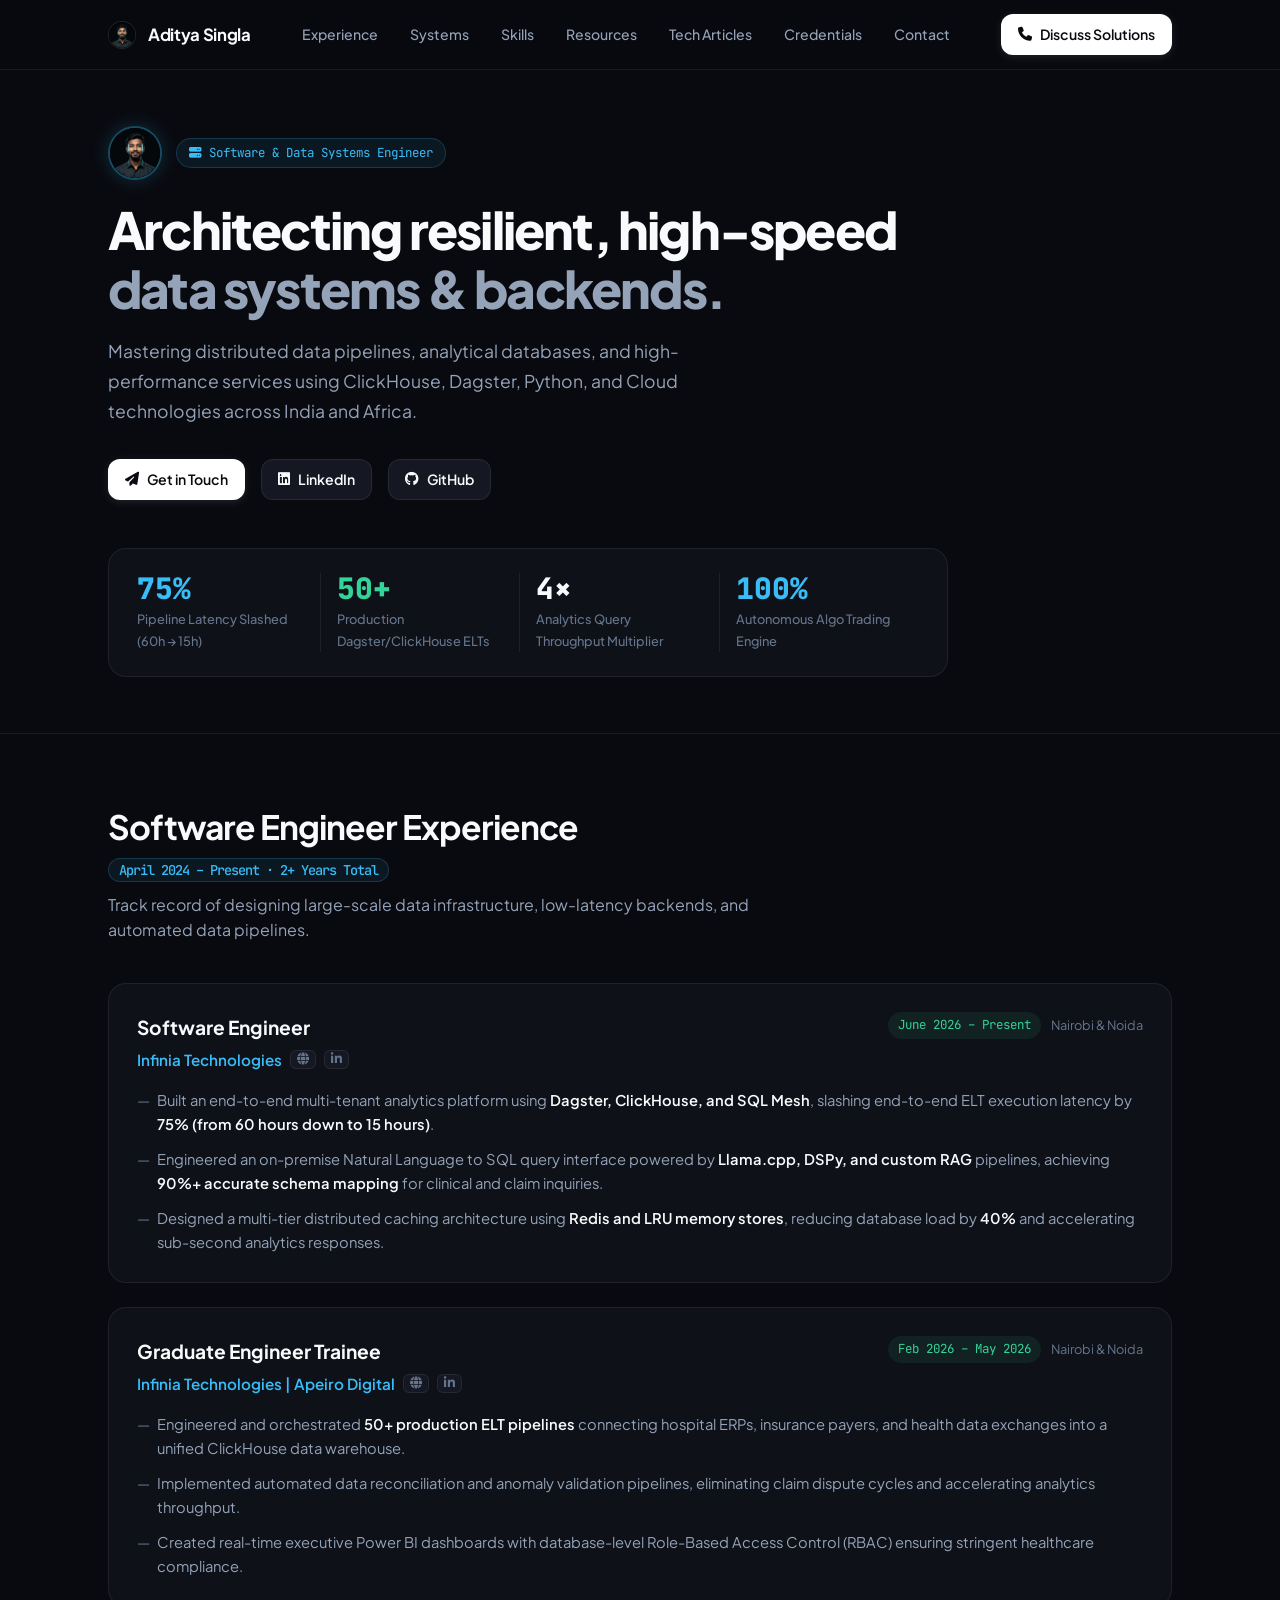
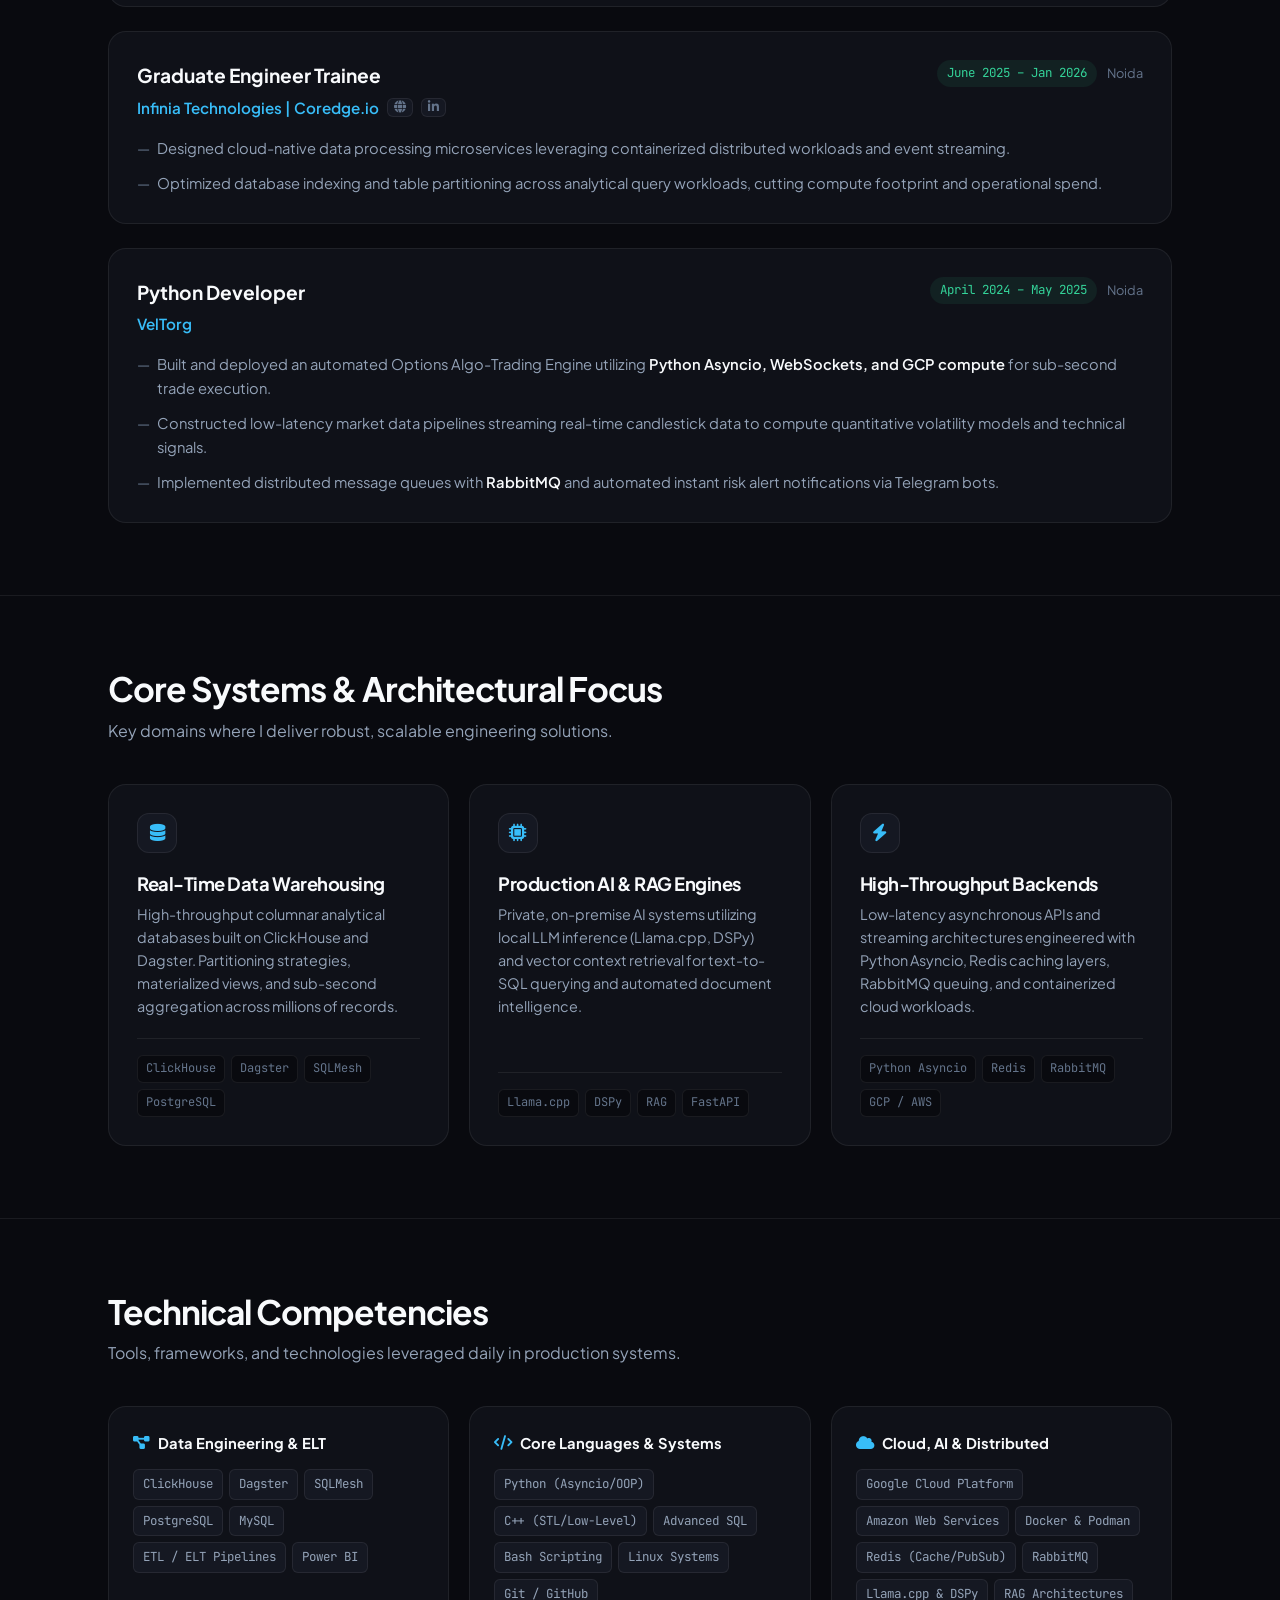
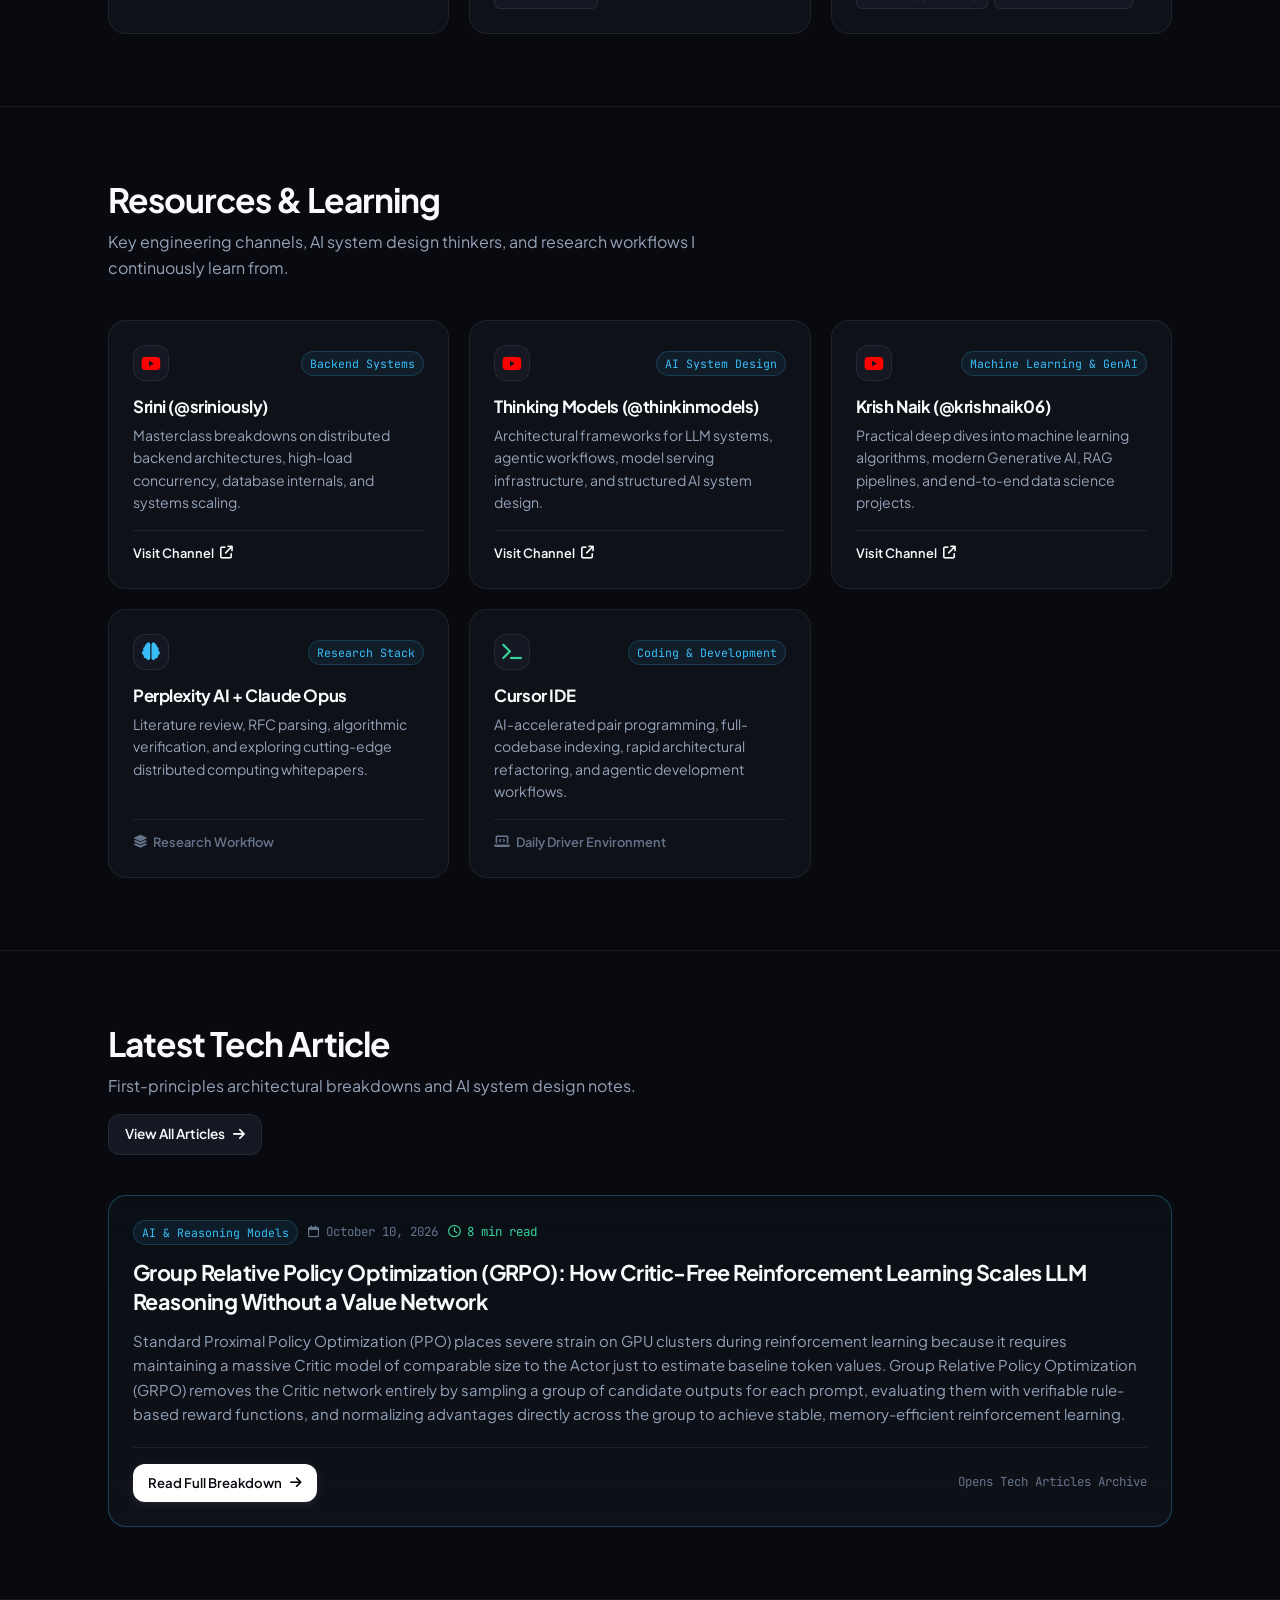
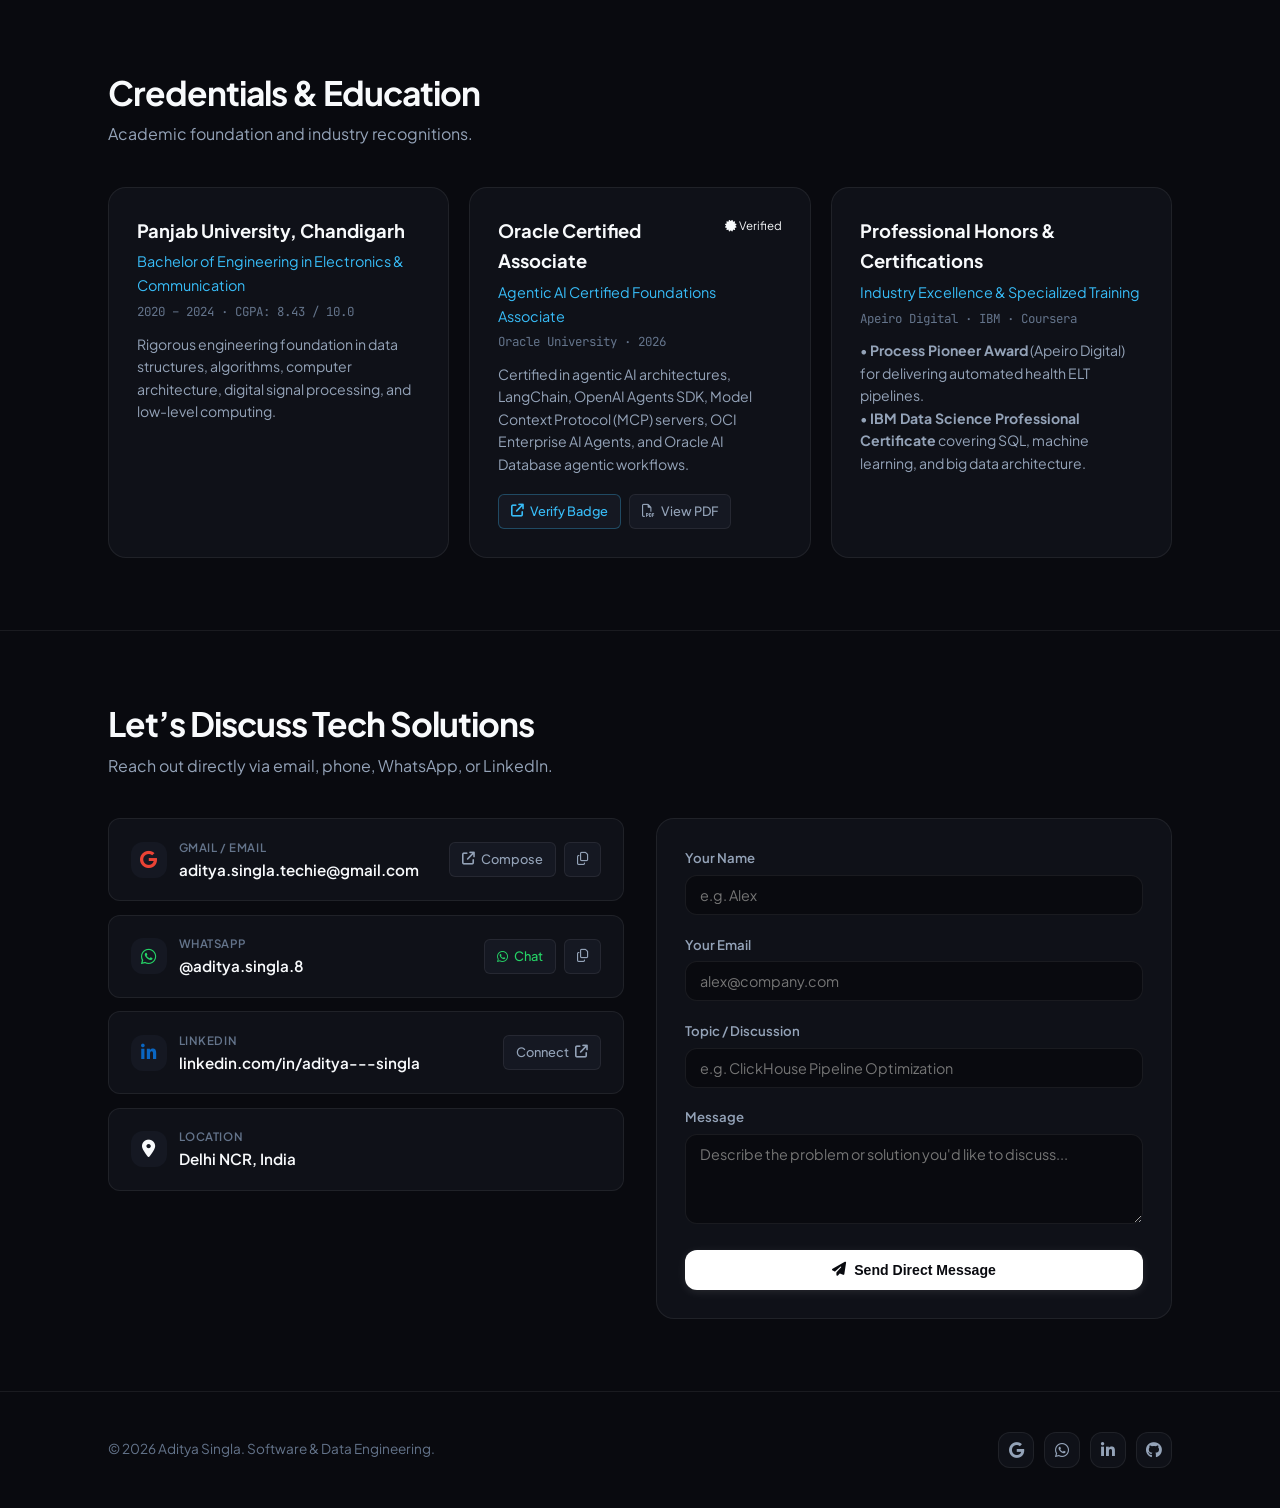
==== commit a5376fd7: "feat: publish tech articles Oct 7-10 2026 including GRPO reasoning breakdown" ====
--- a/index.html
+++ b/index.html
@@ -1327,24 +1327,24 @@
         </a>
       </div>
 
-      <!-- Single Featured Headline Box (Latest: October 6, 2026) -->
+      <!-- Single Featured Headline Box (Latest: October 10, 2026) -->
       <div class="resource-card" style="border-color: rgba(56, 189, 248, 0.3); background: linear-gradient(180deg, rgba(56, 189, 248, 0.03) 0%, var(--bg-surface) 100%);">
         <div style="display: flex; align-items: center; gap: 10px; flex-wrap: wrap; margin-bottom: 0.85rem;">
-          <span class="resource-badge">AI &amp; LLM Architecture</span>
-          <span style="font-family: var(--font-mono); font-size: 0.78rem; color: var(--text-tertiary);"><i class="fa-regular fa-calendar"></i> October 6, 2026</span>
+          <span class="resource-badge">AI &amp; Reasoning Models</span>
+          <span style="font-family: var(--font-mono); font-size: 0.78rem; color: var(--text-tertiary);"><i class="fa-regular fa-calendar"></i> October 10, 2026</span>
           <span style="font-family: var(--font-mono); font-size: 0.78rem; color: var(--text-emerald);"><i class="fa-regular fa-clock"></i> 8 min read</span>
         </div>
 
         <h3 style="font-size: 1.35rem; font-weight: 700; line-height: 1.35; margin-bottom: 0.75rem;">
-          <a href="tech-articles/#multi-head-latent-attention-mla" style="color: var(--text-primary);">Multi-Head Latent Attention (MLA): How Low-Rank KV Compression &amp; Decoupled RoPE Break the Memory Bottleneck</a>
+          <a href="tech-articles/#group-relative-policy-optimization-grpo" style="color: var(--text-primary);">Group Relative Policy Optimization (GRPO): How Critic-Free Reinforcement Learning Scales LLM Reasoning Without a Value Network</a>
         </h3>
 
         <p style="font-size: 0.93rem; color: var(--text-secondary); line-height: 1.65; margin-bottom: 1.25rem;">
-          LLM decoding throughput is throttled by the immense memory bandwidth required to stream Key-Value caches from GPU memory. Multi-Head Latent Attention (MLA) overcomes this by compressing keys and values into a low-rank latent vector, decoupling RoPE, and absorbing uncompression matrices directly into query weights to slash KV cache memory by 90% without losing attention expressiveness.
+          Standard Proximal Policy Optimization (PPO) places severe strain on GPU clusters during reinforcement learning because it requires maintaining a massive Critic model of comparable size to the Actor just to estimate baseline token values. Group Relative Policy Optimization (GRPO) removes the Critic network entirely by sampling a group of candidate outputs for each prompt, evaluating them with verifiable rule-based reward functions, and normalizing advantages directly across the group to achieve stable, memory-efficient reinforcement learning.
         </p>
 
         <div style="display: flex; align-items: center; justify-content: space-between; border-top: 1px solid var(--border-subtle); padding-top: 1rem; flex-wrap: wrap; gap: 10px;">
-          <a href="tech-articles/#multi-head-latent-attention-mla" class="btn btn-primary" style="padding: 7px 14px; font-size: 0.825rem;">
+          <a href="tech-articles/#group-relative-policy-optimization-grpo" class="btn btn-primary" style="padding: 7px 14px; font-size: 0.825rem;">
             Read Full Breakdown <i class="fa-solid fa-arrow-right"></i>
           </a>
           <span style="font-family: var(--font-mono); font-size: 0.78rem; color: var(--text-tertiary);">Opens Tech Articles Archive</span>
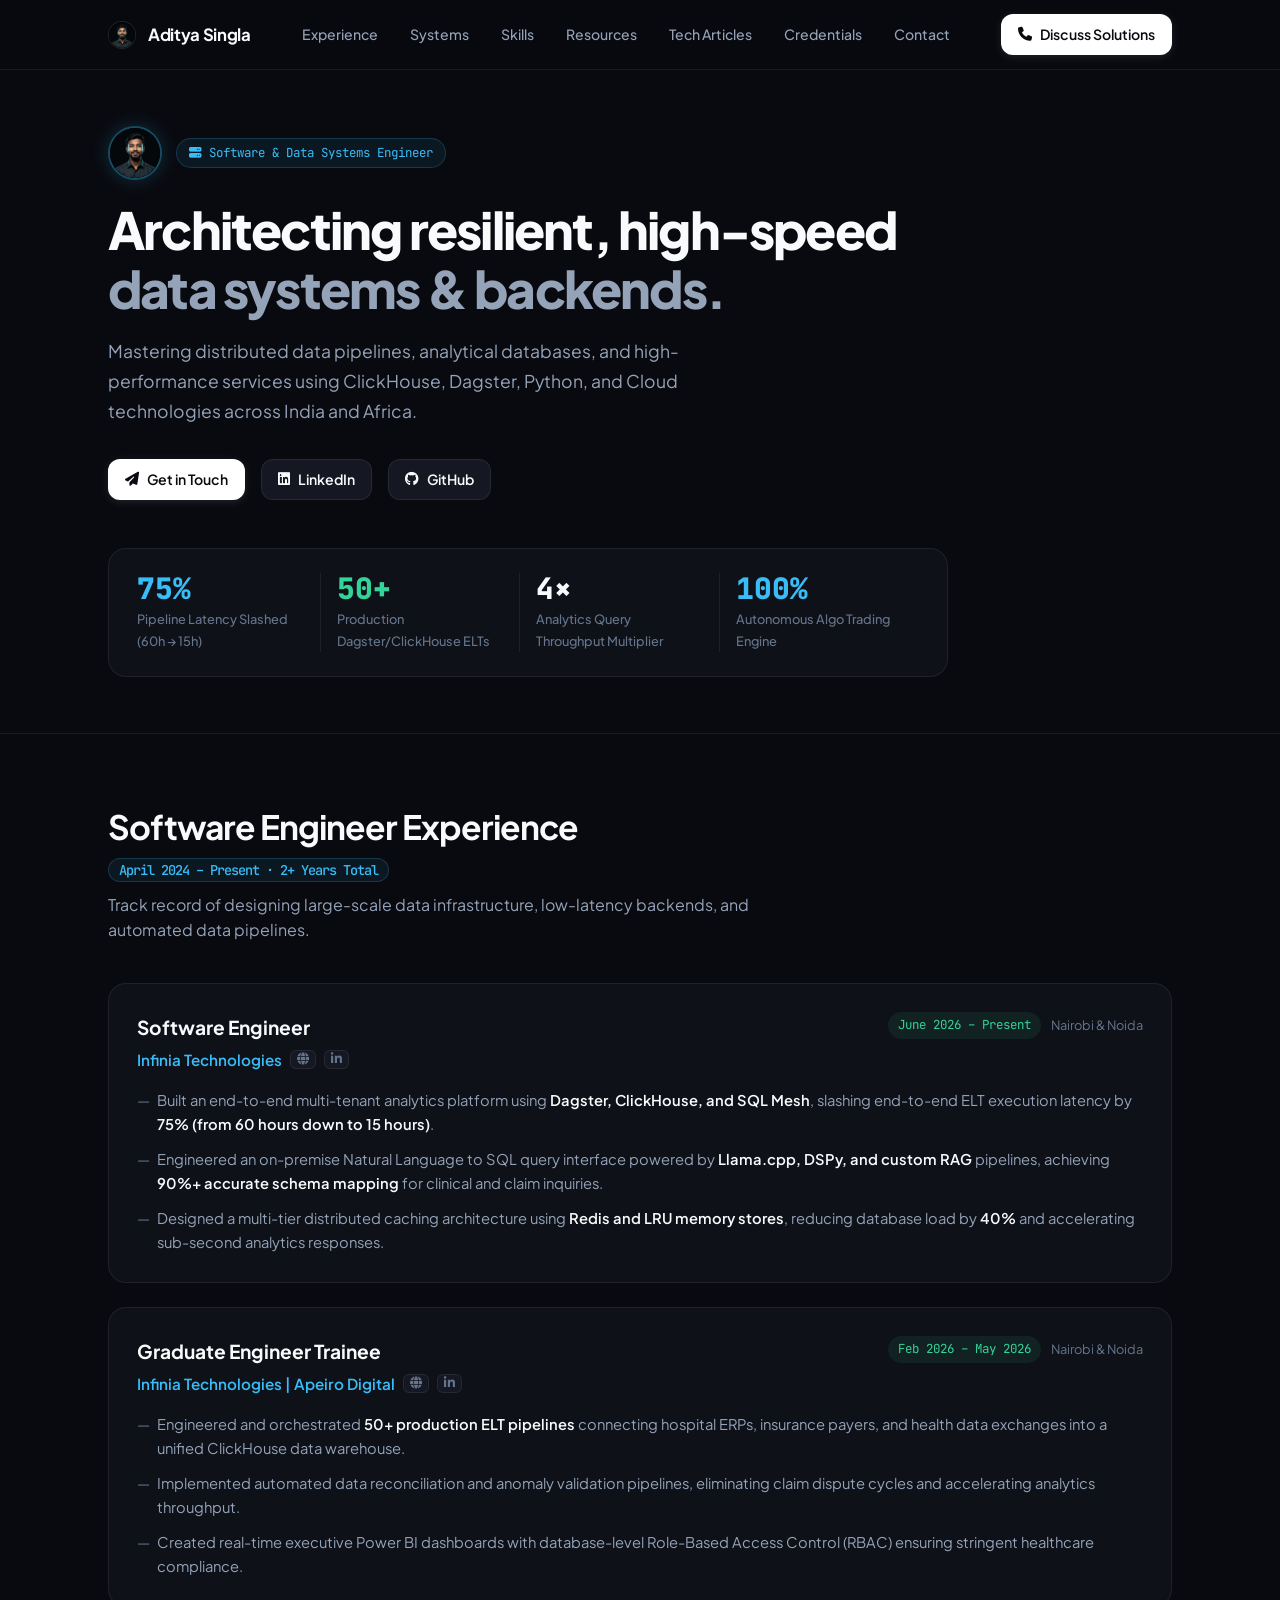
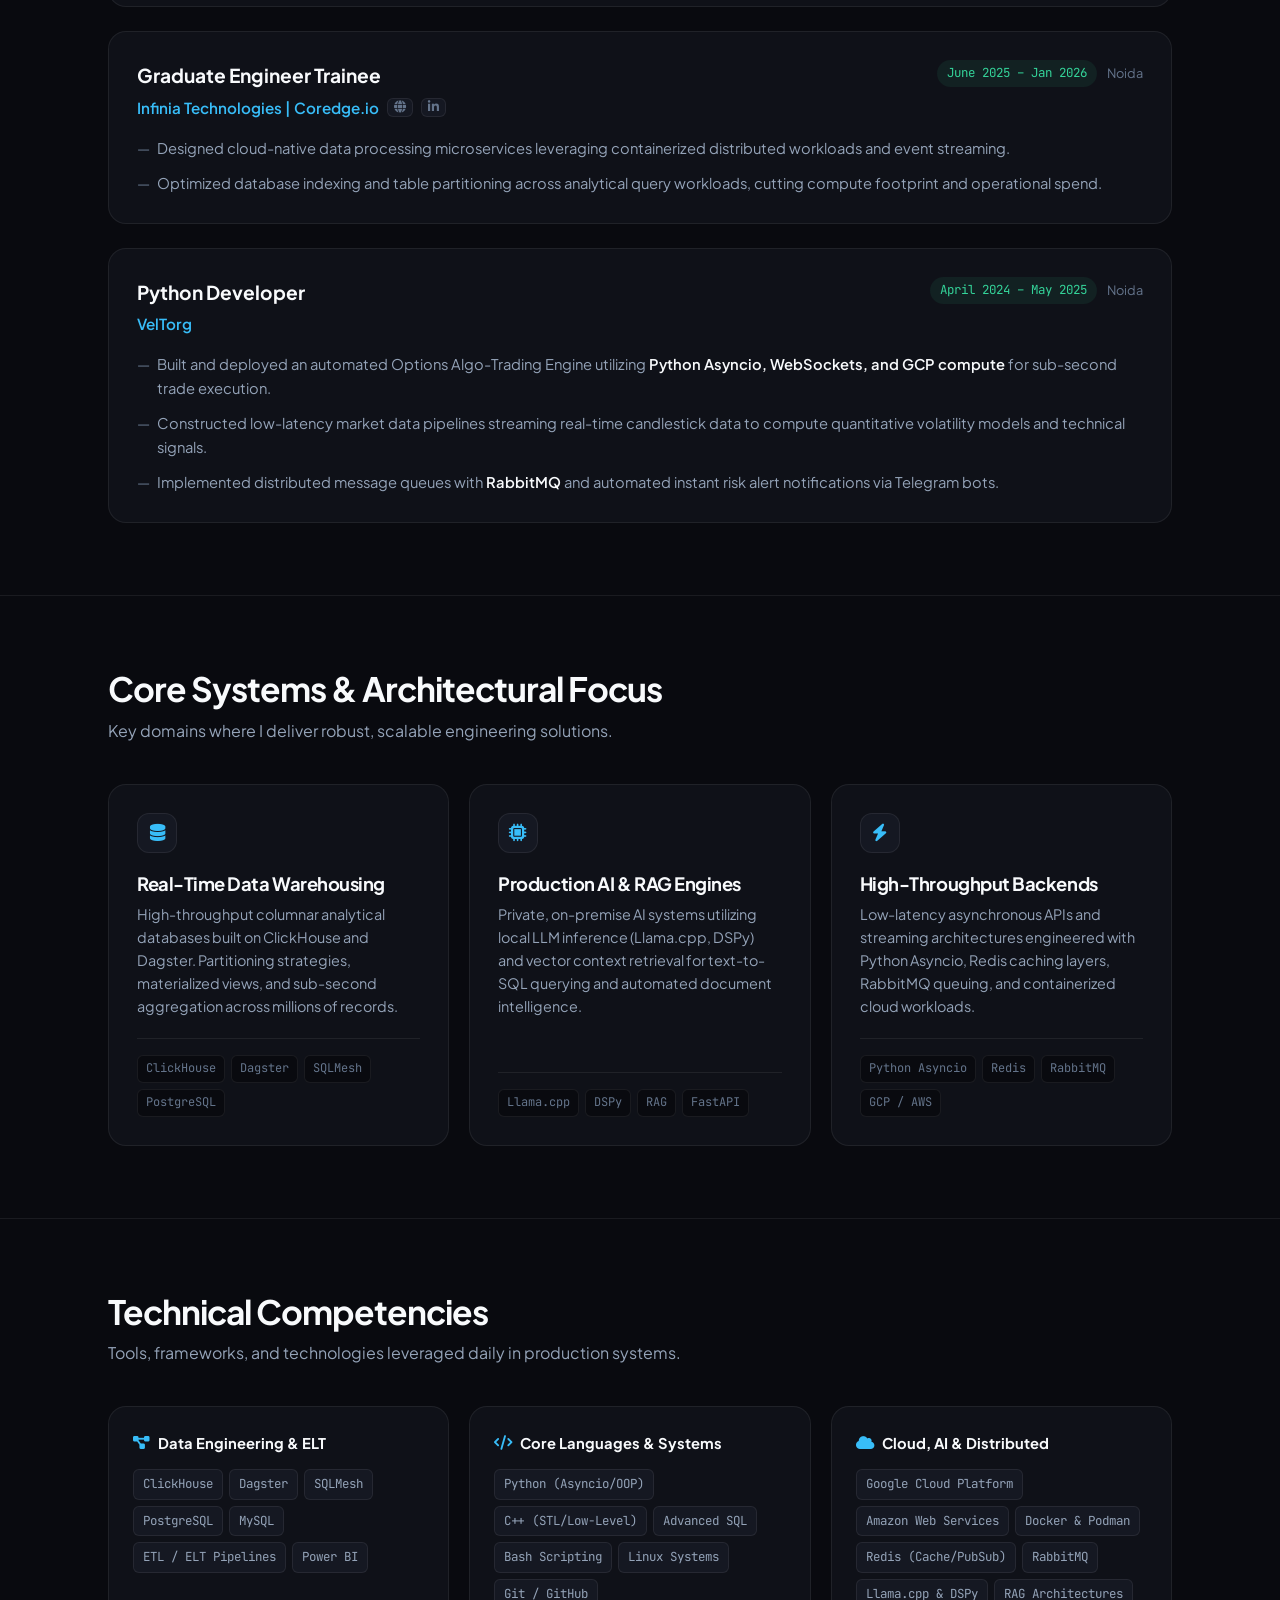
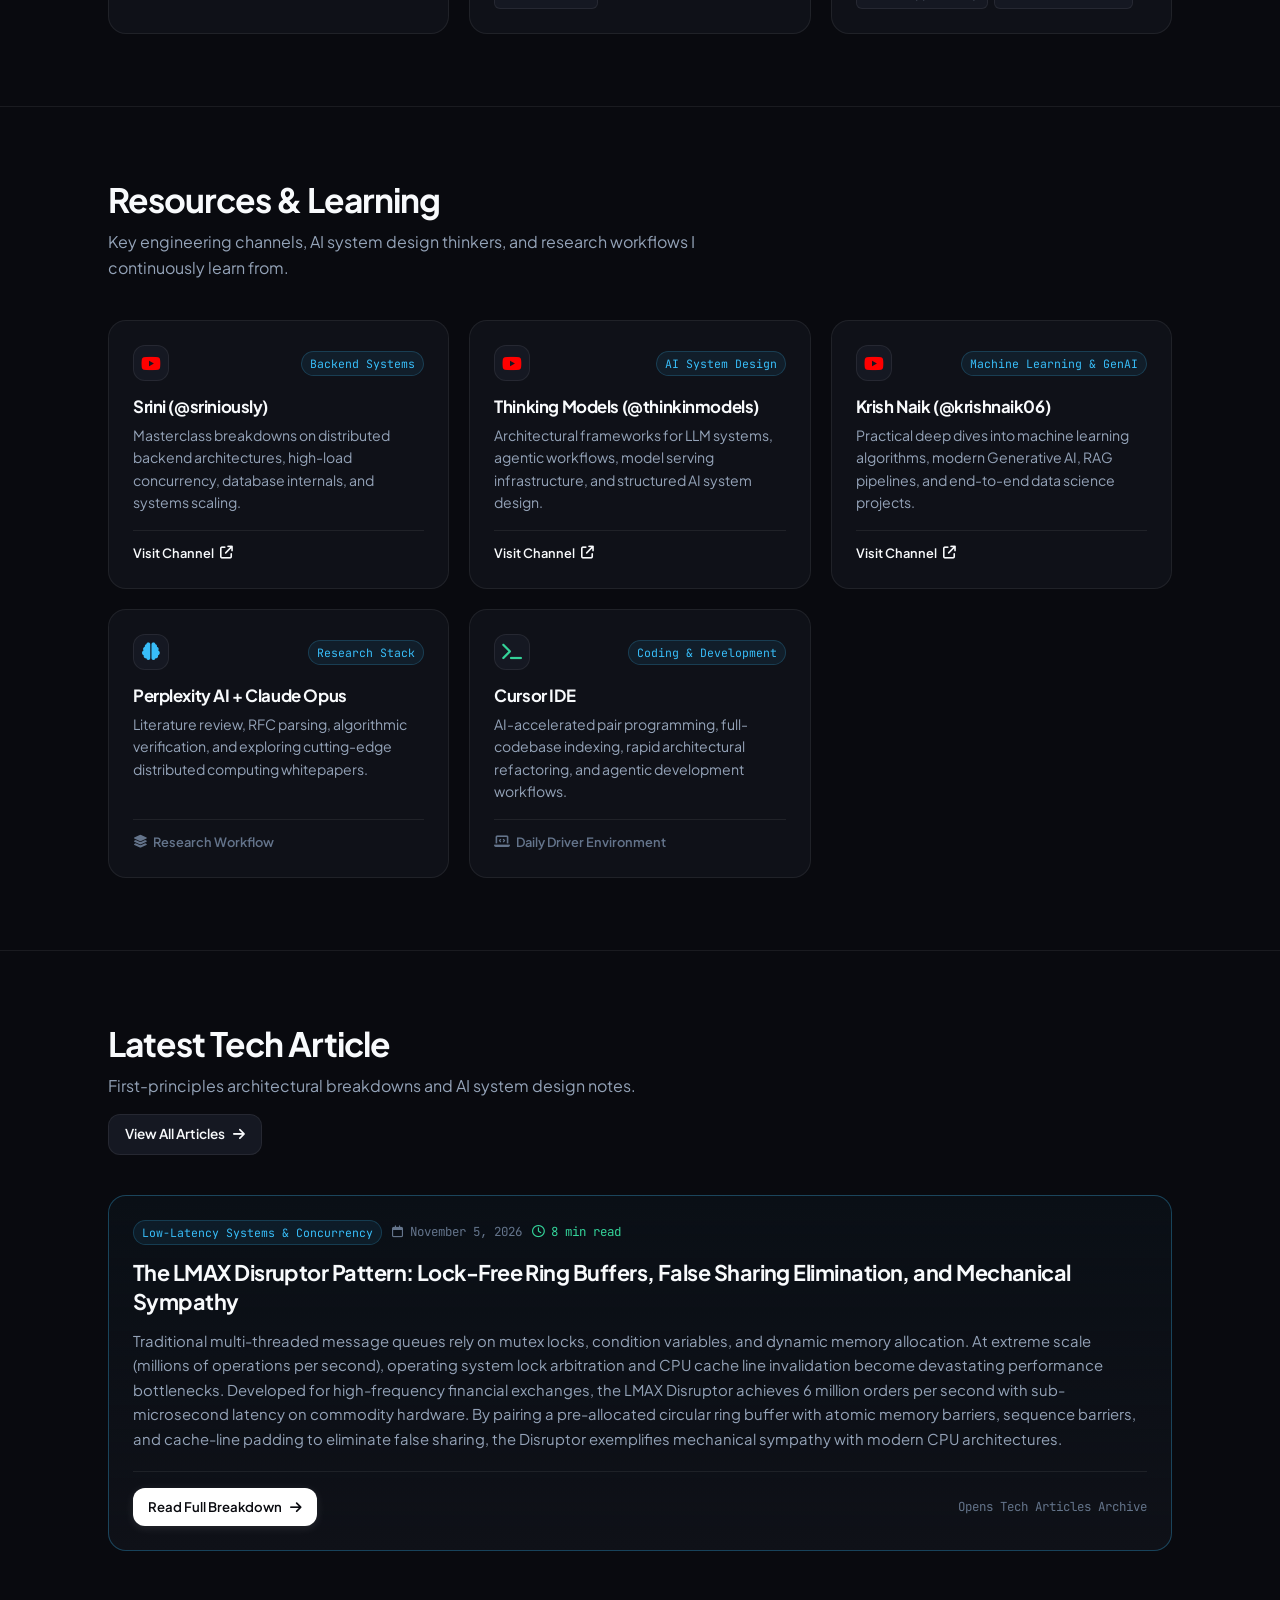
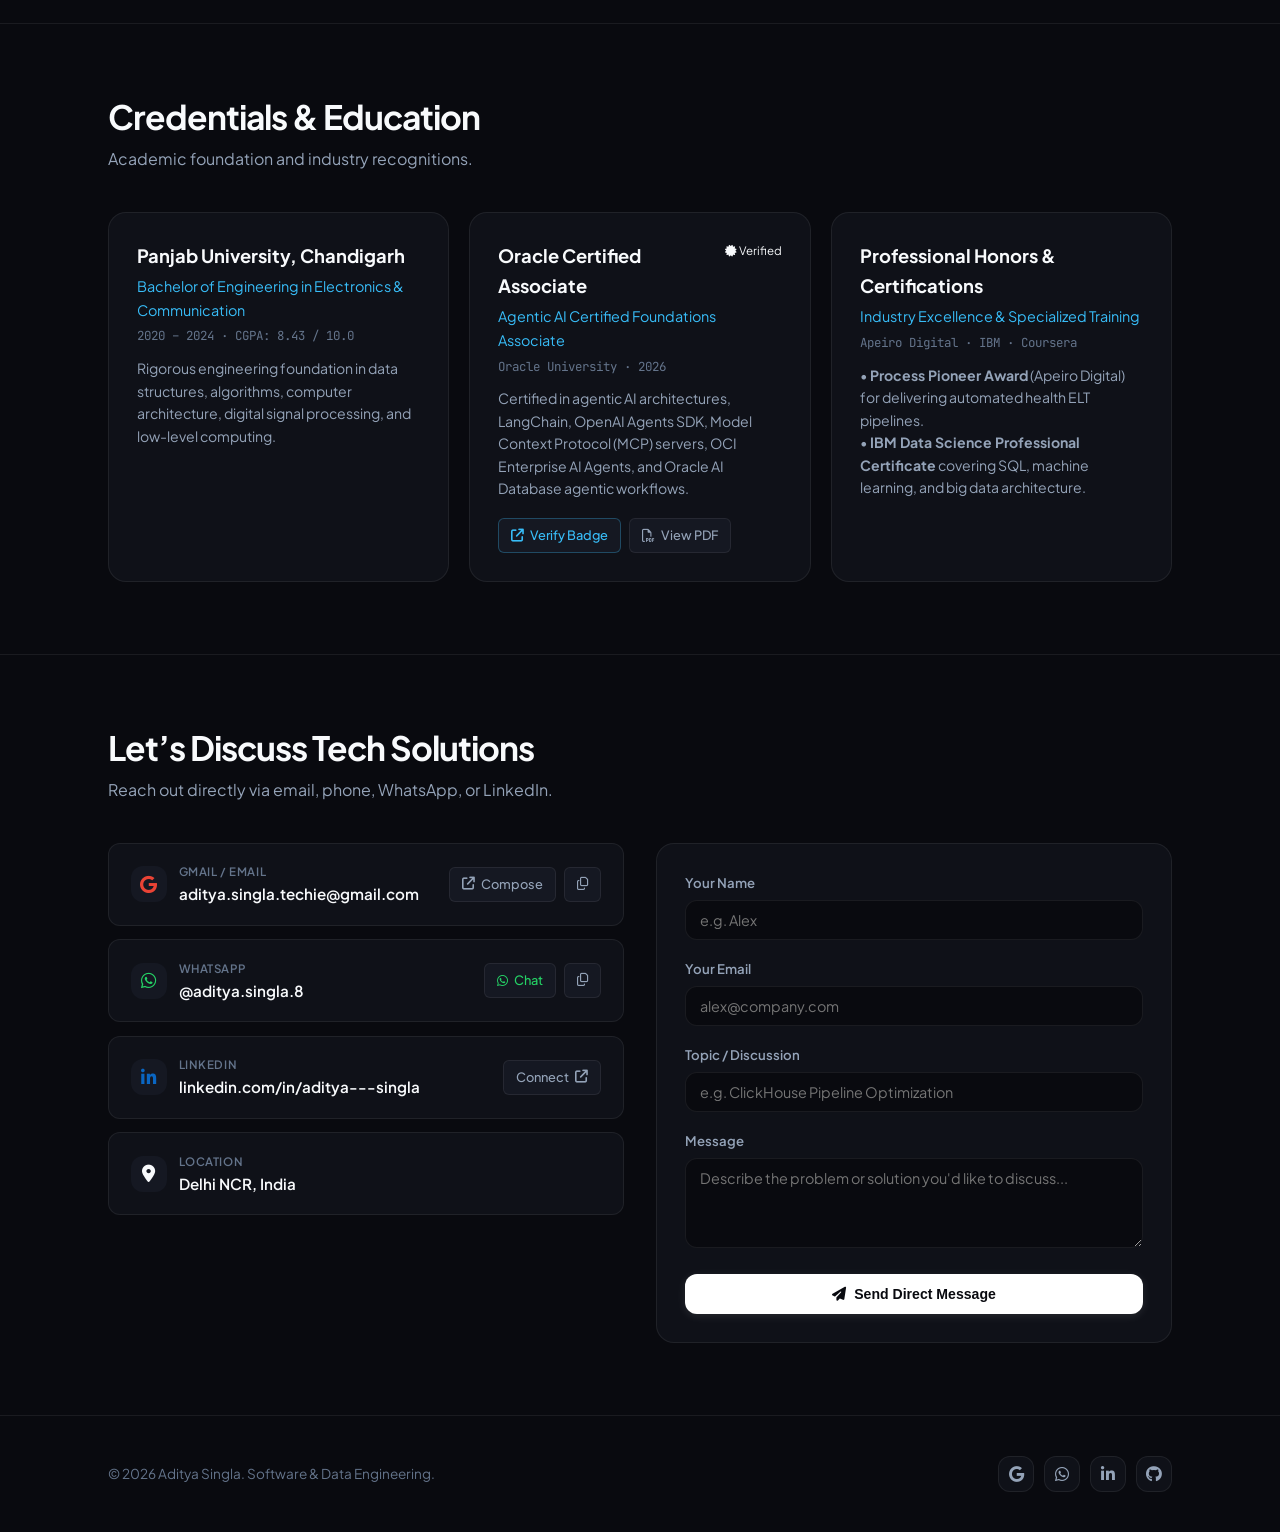
==== commit 9750357e: "feat(articles): publish tech articles Oct 11 to Nov 5 2026 and backfill missing dates" ====
--- a/index.html
+++ b/index.html
@@ -1327,24 +1327,24 @@
         </a>
       </div>
 
-      <!-- Single Featured Headline Box (Latest: October 10, 2026) -->
+      <!-- Single Featured Headline Box (Latest: November 5, 2026) -->
       <div class="resource-card" style="border-color: rgba(56, 189, 248, 0.3); background: linear-gradient(180deg, rgba(56, 189, 248, 0.03) 0%, var(--bg-surface) 100%);">
         <div style="display: flex; align-items: center; gap: 10px; flex-wrap: wrap; margin-bottom: 0.85rem;">
-          <span class="resource-badge">AI &amp; Reasoning Models</span>
-          <span style="font-family: var(--font-mono); font-size: 0.78rem; color: var(--text-tertiary);"><i class="fa-regular fa-calendar"></i> October 10, 2026</span>
+          <span class="resource-badge">Low-Latency Systems &amp; Concurrency</span>
+          <span style="font-family: var(--font-mono); font-size: 0.78rem; color: var(--text-tertiary);"><i class="fa-regular fa-calendar"></i> November 5, 2026</span>
           <span style="font-family: var(--font-mono); font-size: 0.78rem; color: var(--text-emerald);"><i class="fa-regular fa-clock"></i> 8 min read</span>
         </div>
 
         <h3 style="font-size: 1.35rem; font-weight: 700; line-height: 1.35; margin-bottom: 0.75rem;">
-          <a href="tech-articles/#group-relative-policy-optimization-grpo" style="color: var(--text-primary);">Group Relative Policy Optimization (GRPO): How Critic-Free Reinforcement Learning Scales LLM Reasoning Without a Value Network</a>
+          <a href="tech-articles/#lmax-disruptor-lock-free-ring-buffer" style="color: var(--text-primary);">The LMAX Disruptor Pattern: Lock-Free Ring Buffers, False Sharing Elimination, and Mechanical Sympathy</a>
         </h3>
 
         <p style="font-size: 0.93rem; color: var(--text-secondary); line-height: 1.65; margin-bottom: 1.25rem;">
-          Standard Proximal Policy Optimization (PPO) places severe strain on GPU clusters during reinforcement learning because it requires maintaining a massive Critic model of comparable size to the Actor just to estimate baseline token values. Group Relative Policy Optimization (GRPO) removes the Critic network entirely by sampling a group of candidate outputs for each prompt, evaluating them with verifiable rule-based reward functions, and normalizing advantages directly across the group to achieve stable, memory-efficient reinforcement learning.
+          Traditional multi-threaded message queues rely on mutex locks, condition variables, and dynamic memory allocation. At extreme scale (millions of operations per second), operating system lock arbitration and CPU cache line invalidation become devastating performance bottlenecks. Developed for high-frequency financial exchanges, the LMAX Disruptor achieves 6 million orders per second with sub-microsecond latency on commodity hardware. By pairing a pre-allocated circular ring buffer with atomic memory barriers, sequence barriers, and cache-line padding to eliminate false sharing, the Disruptor exemplifies mechanical sympathy with modern CPU architectures.
         </p>
 
         <div style="display: flex; align-items: center; justify-content: space-between; border-top: 1px solid var(--border-subtle); padding-top: 1rem; flex-wrap: wrap; gap: 10px;">
-          <a href="tech-articles/#group-relative-policy-optimization-grpo" class="btn btn-primary" style="padding: 7px 14px; font-size: 0.825rem;">
+          <a href="tech-articles/#lmax-disruptor-lock-free-ring-buffer" class="btn btn-primary" style="padding: 7px 14px; font-size: 0.825rem;">
             Read Full Breakdown <i class="fa-solid fa-arrow-right"></i>
           </a>
           <span style="font-family: var(--font-mono); font-size: 0.78rem; color: var(--text-tertiary);">Opens Tech Articles Archive</span>
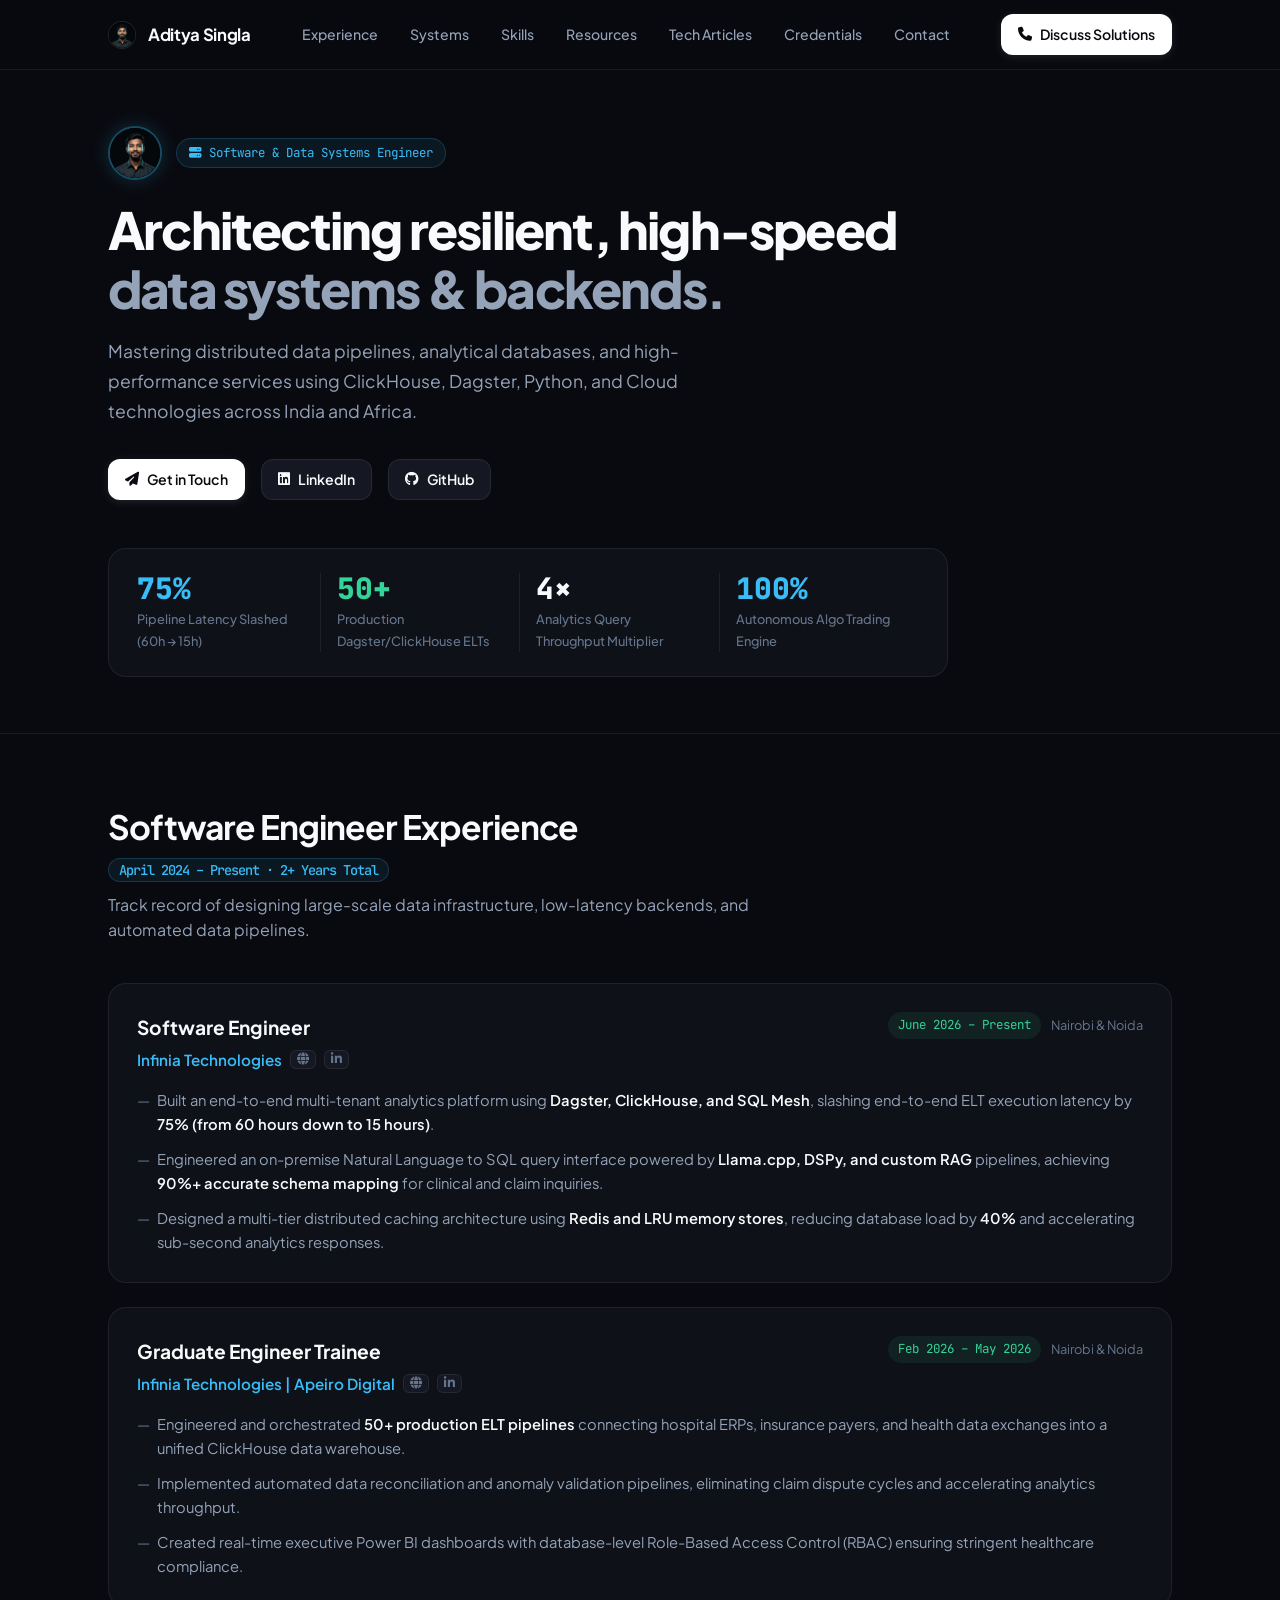
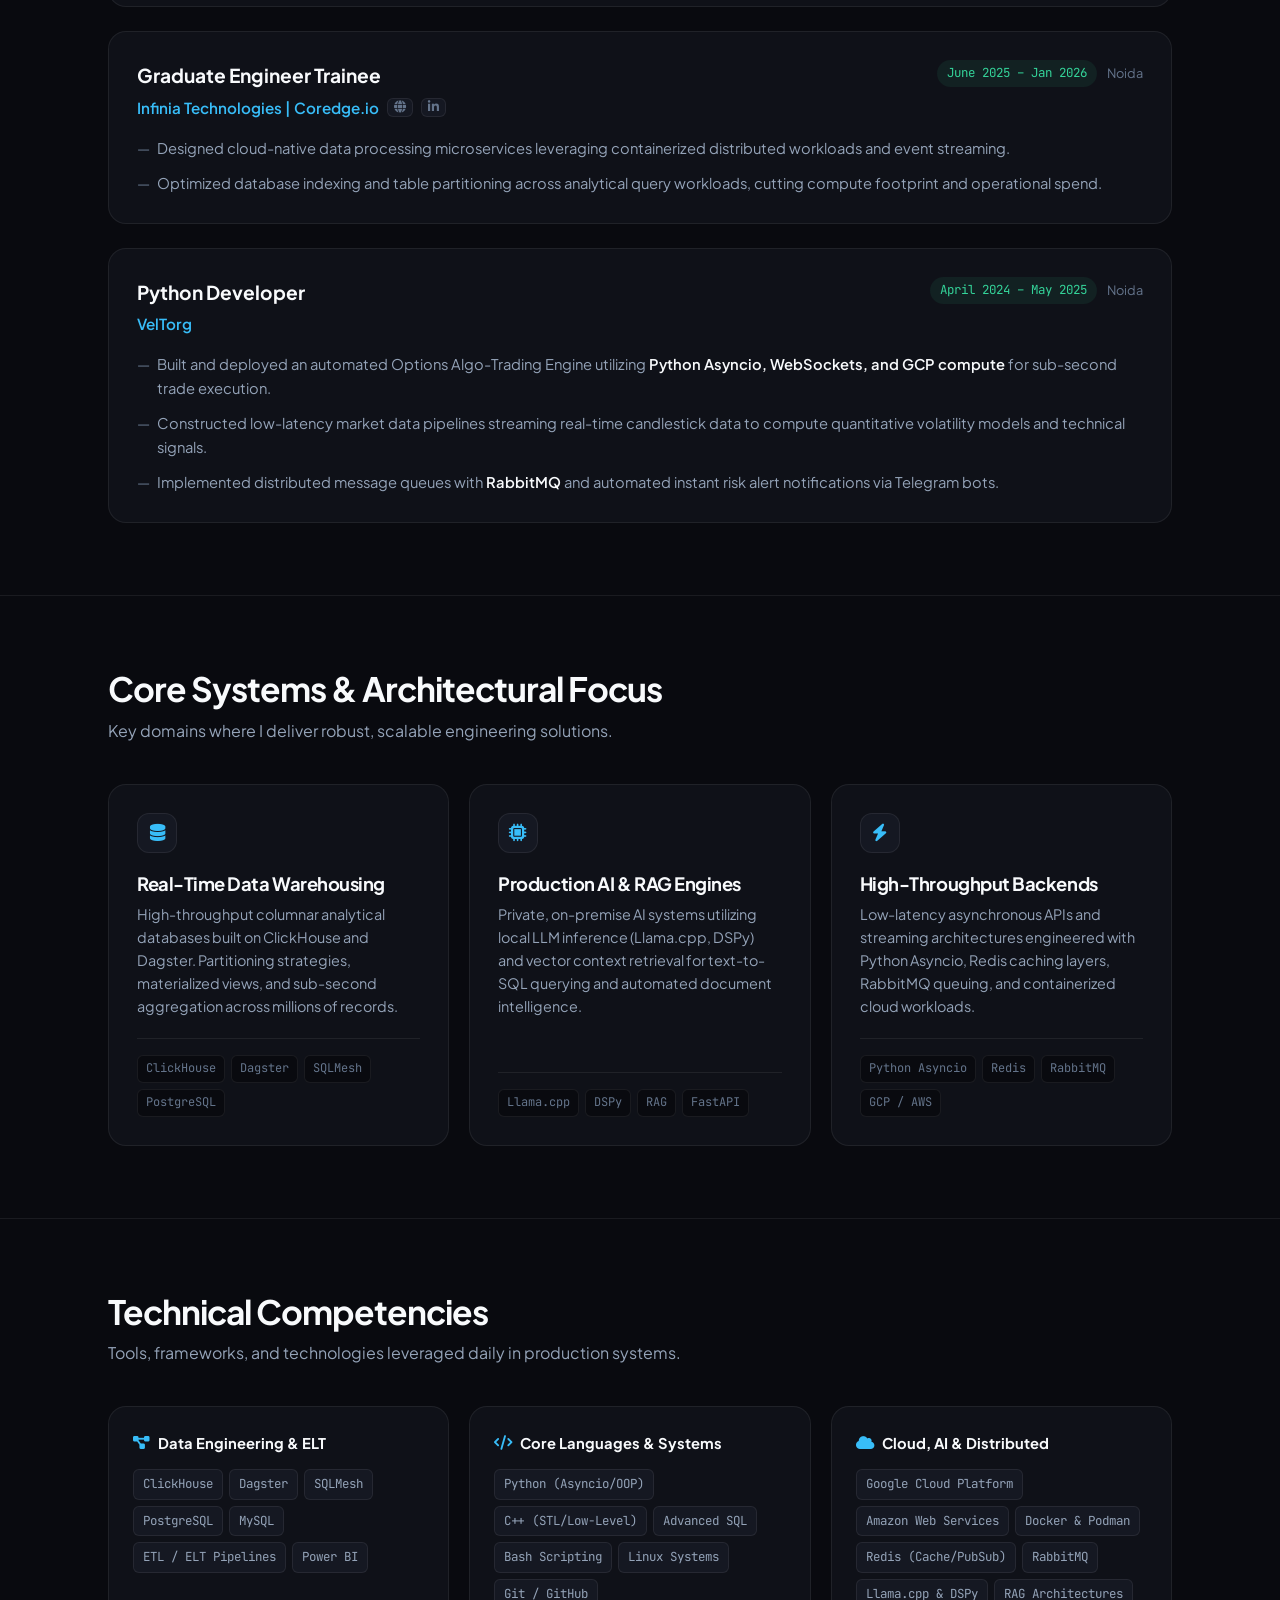
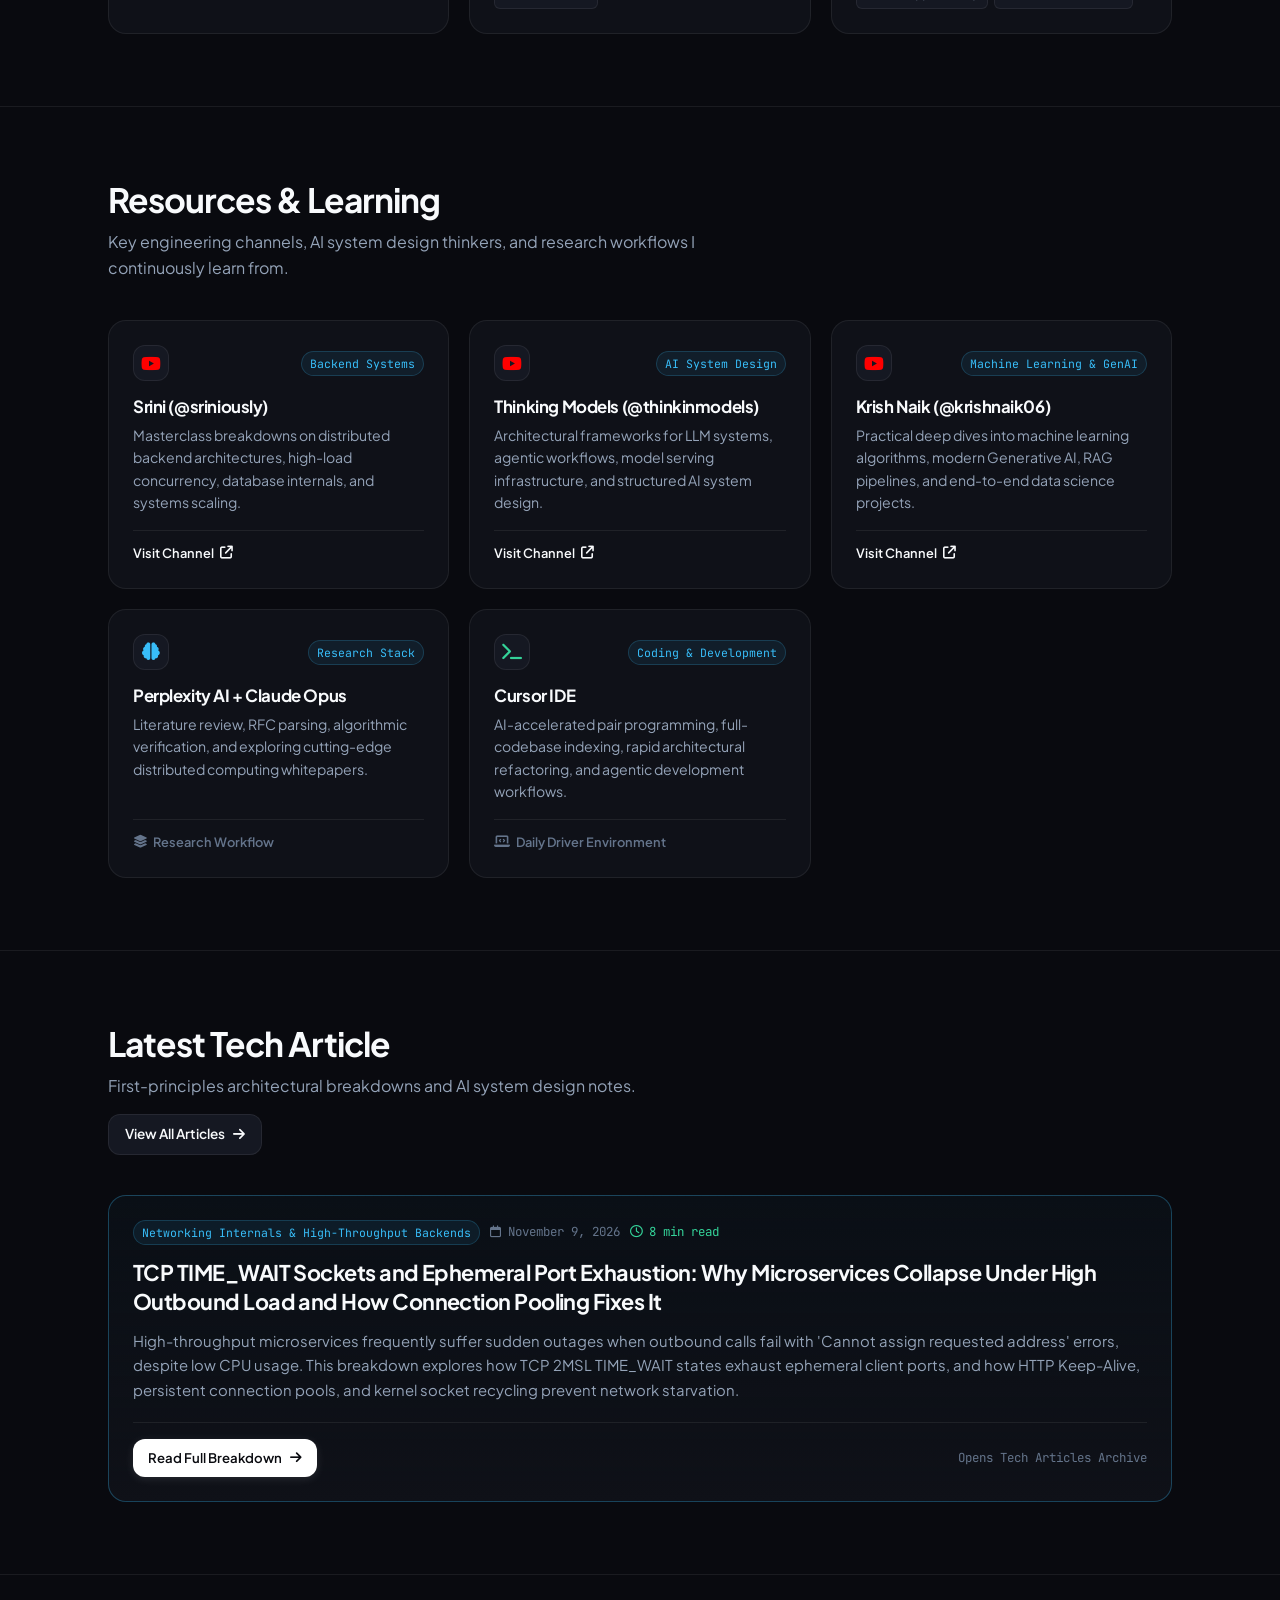
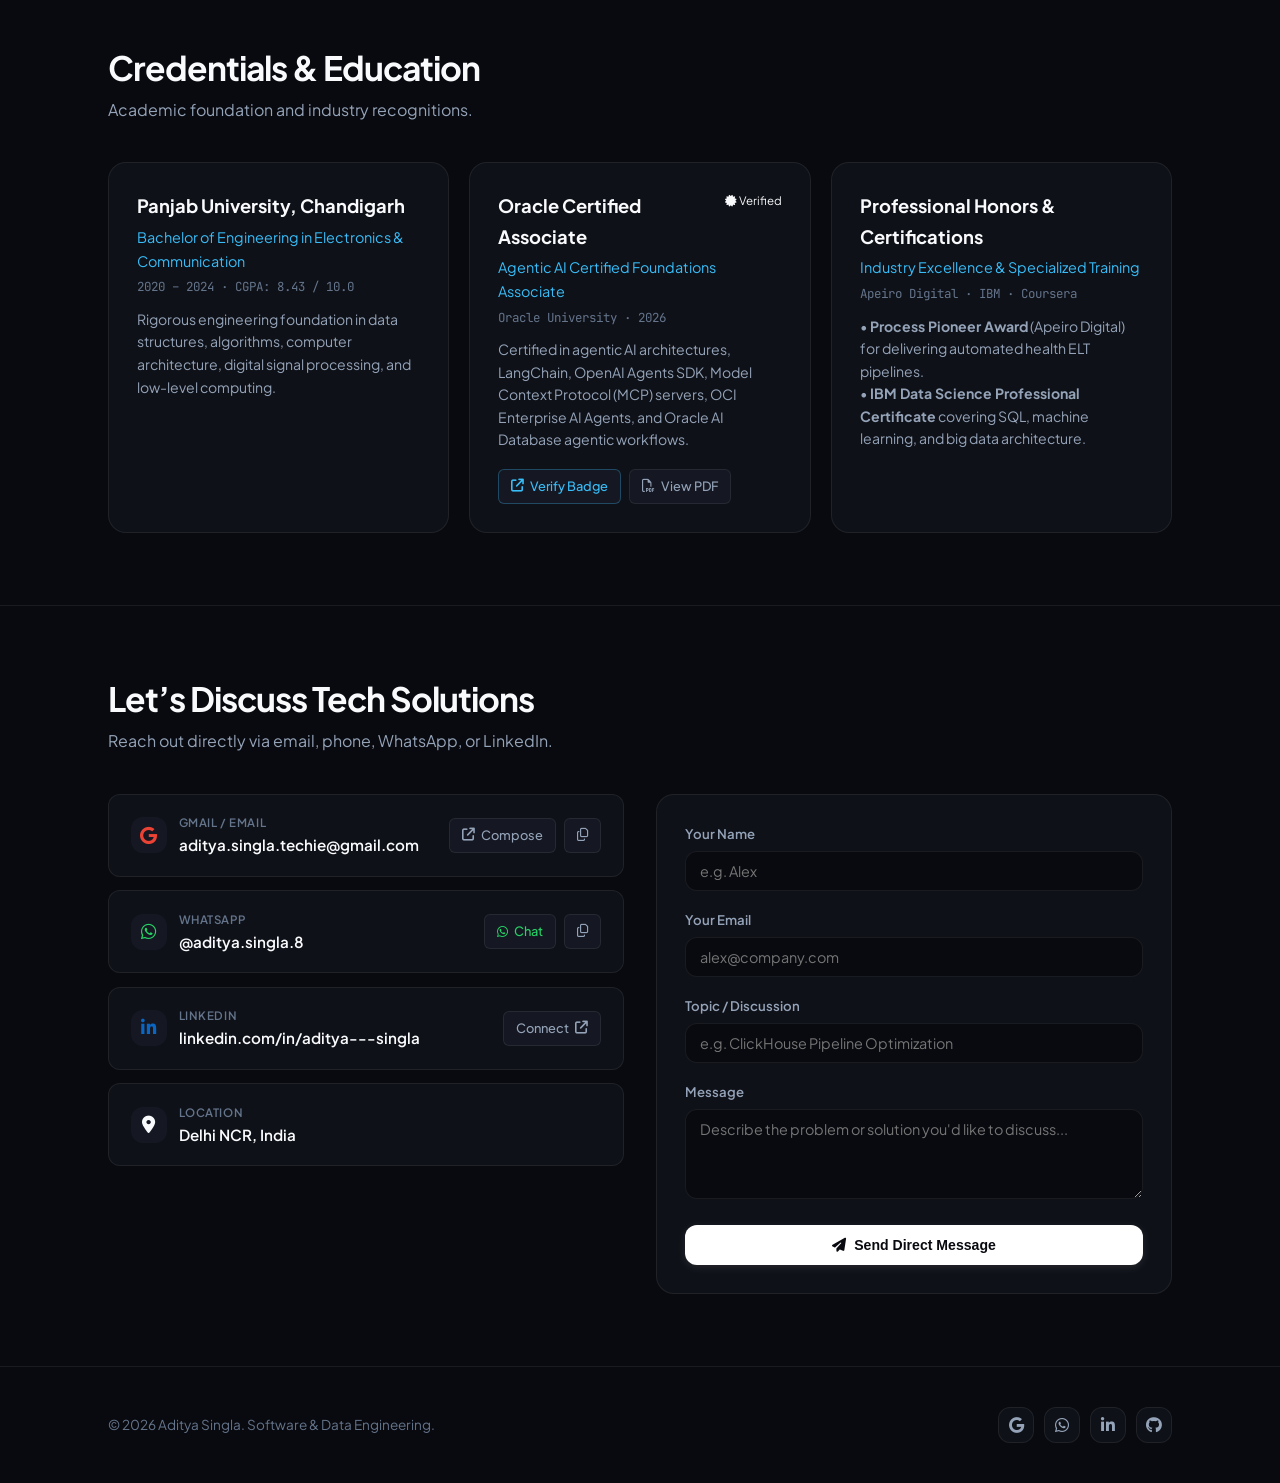
==== commit 2d83e685: "content(articles): publish tech article on TCP TIME_WAIT & Ephemeral Port Exhaustion (2026-11-09)" ====
--- a/index.html
+++ b/index.html
@@ -1327,24 +1327,24 @@
         </a>
       </div>
 
-      <!-- Single Featured Headline Box (Latest: November 5, 2026) -->
+      <!-- Single Featured Headline Box (Latest: November 9, 2026) -->
       <div class="resource-card" style="border-color: rgba(56, 189, 248, 0.3); background: linear-gradient(180deg, rgba(56, 189, 248, 0.03) 0%, var(--bg-surface) 100%);">
         <div style="display: flex; align-items: center; gap: 10px; flex-wrap: wrap; margin-bottom: 0.85rem;">
-          <span class="resource-badge">Low-Latency Systems &amp; Concurrency</span>
-          <span style="font-family: var(--font-mono); font-size: 0.78rem; color: var(--text-tertiary);"><i class="fa-regular fa-calendar"></i> November 5, 2026</span>
+          <span class="resource-badge">Networking Internals &amp; High-Throughput Backends</span>
+          <span style="font-family: var(--font-mono); font-size: 0.78rem; color: var(--text-tertiary);"><i class="fa-regular fa-calendar"></i> November 9, 2026</span>
           <span style="font-family: var(--font-mono); font-size: 0.78rem; color: var(--text-emerald);"><i class="fa-regular fa-clock"></i> 8 min read</span>
         </div>
 
         <h3 style="font-size: 1.35rem; font-weight: 700; line-height: 1.35; margin-bottom: 0.75rem;">
-          <a href="tech-articles/#lmax-disruptor-lock-free-ring-buffer" style="color: var(--text-primary);">The LMAX Disruptor Pattern: Lock-Free Ring Buffers, False Sharing Elimination, and Mechanical Sympathy</a>
+          <a href="tech-articles/#tcp-time-wait-ephemeral-port-exhaustion" style="color: var(--text-primary);">TCP TIME_WAIT Sockets and Ephemeral Port Exhaustion: Why Microservices Collapse Under High Outbound Load and How Connection Pooling Fixes It</a>
         </h3>
 
         <p style="font-size: 0.93rem; color: var(--text-secondary); line-height: 1.65; margin-bottom: 1.25rem;">
-          Traditional multi-threaded message queues rely on mutex locks, condition variables, and dynamic memory allocation. At extreme scale (millions of operations per second), operating system lock arbitration and CPU cache line invalidation become devastating performance bottlenecks. Developed for high-frequency financial exchanges, the LMAX Disruptor achieves 6 million orders per second with sub-microsecond latency on commodity hardware. By pairing a pre-allocated circular ring buffer with atomic memory barriers, sequence barriers, and cache-line padding to eliminate false sharing, the Disruptor exemplifies mechanical sympathy with modern CPU architectures.
+          High-throughput microservices frequently suffer sudden outages when outbound calls fail with 'Cannot assign requested address' errors, despite low CPU usage. This breakdown explores how TCP 2MSL TIME_WAIT states exhaust ephemeral client ports, and how HTTP Keep-Alive, persistent connection pools, and kernel socket recycling prevent network starvation.
         </p>
 
         <div style="display: flex; align-items: center; justify-content: space-between; border-top: 1px solid var(--border-subtle); padding-top: 1rem; flex-wrap: wrap; gap: 10px;">
-          <a href="tech-articles/#lmax-disruptor-lock-free-ring-buffer" class="btn btn-primary" style="padding: 7px 14px; font-size: 0.825rem;">
+          <a href="tech-articles/#tcp-time-wait-ephemeral-port-exhaustion" class="btn btn-primary" style="padding: 7px 14px; font-size: 0.825rem;">
             Read Full Breakdown <i class="fa-solid fa-arrow-right"></i>
           </a>
           <span style="font-family: var(--font-mono); font-size: 0.78rem; color: var(--text-tertiary);">Opens Tech Articles Archive</span>
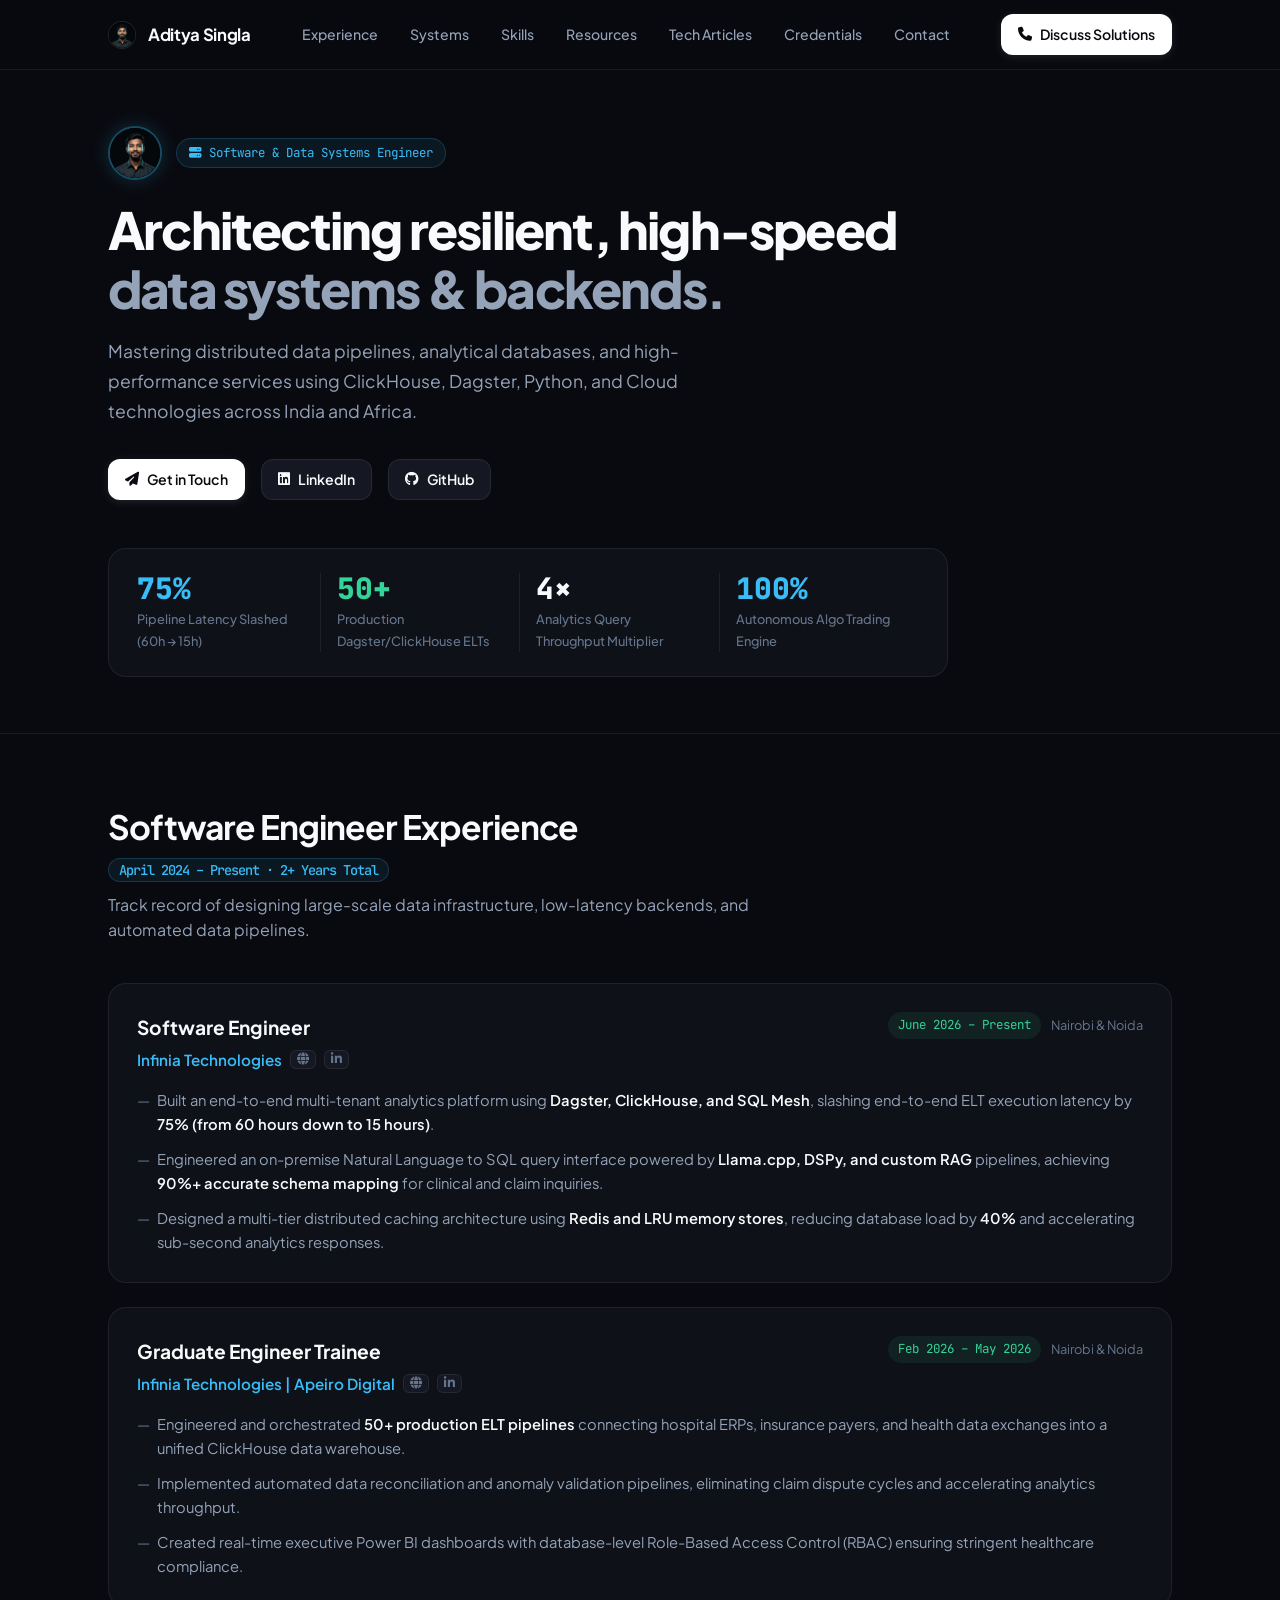
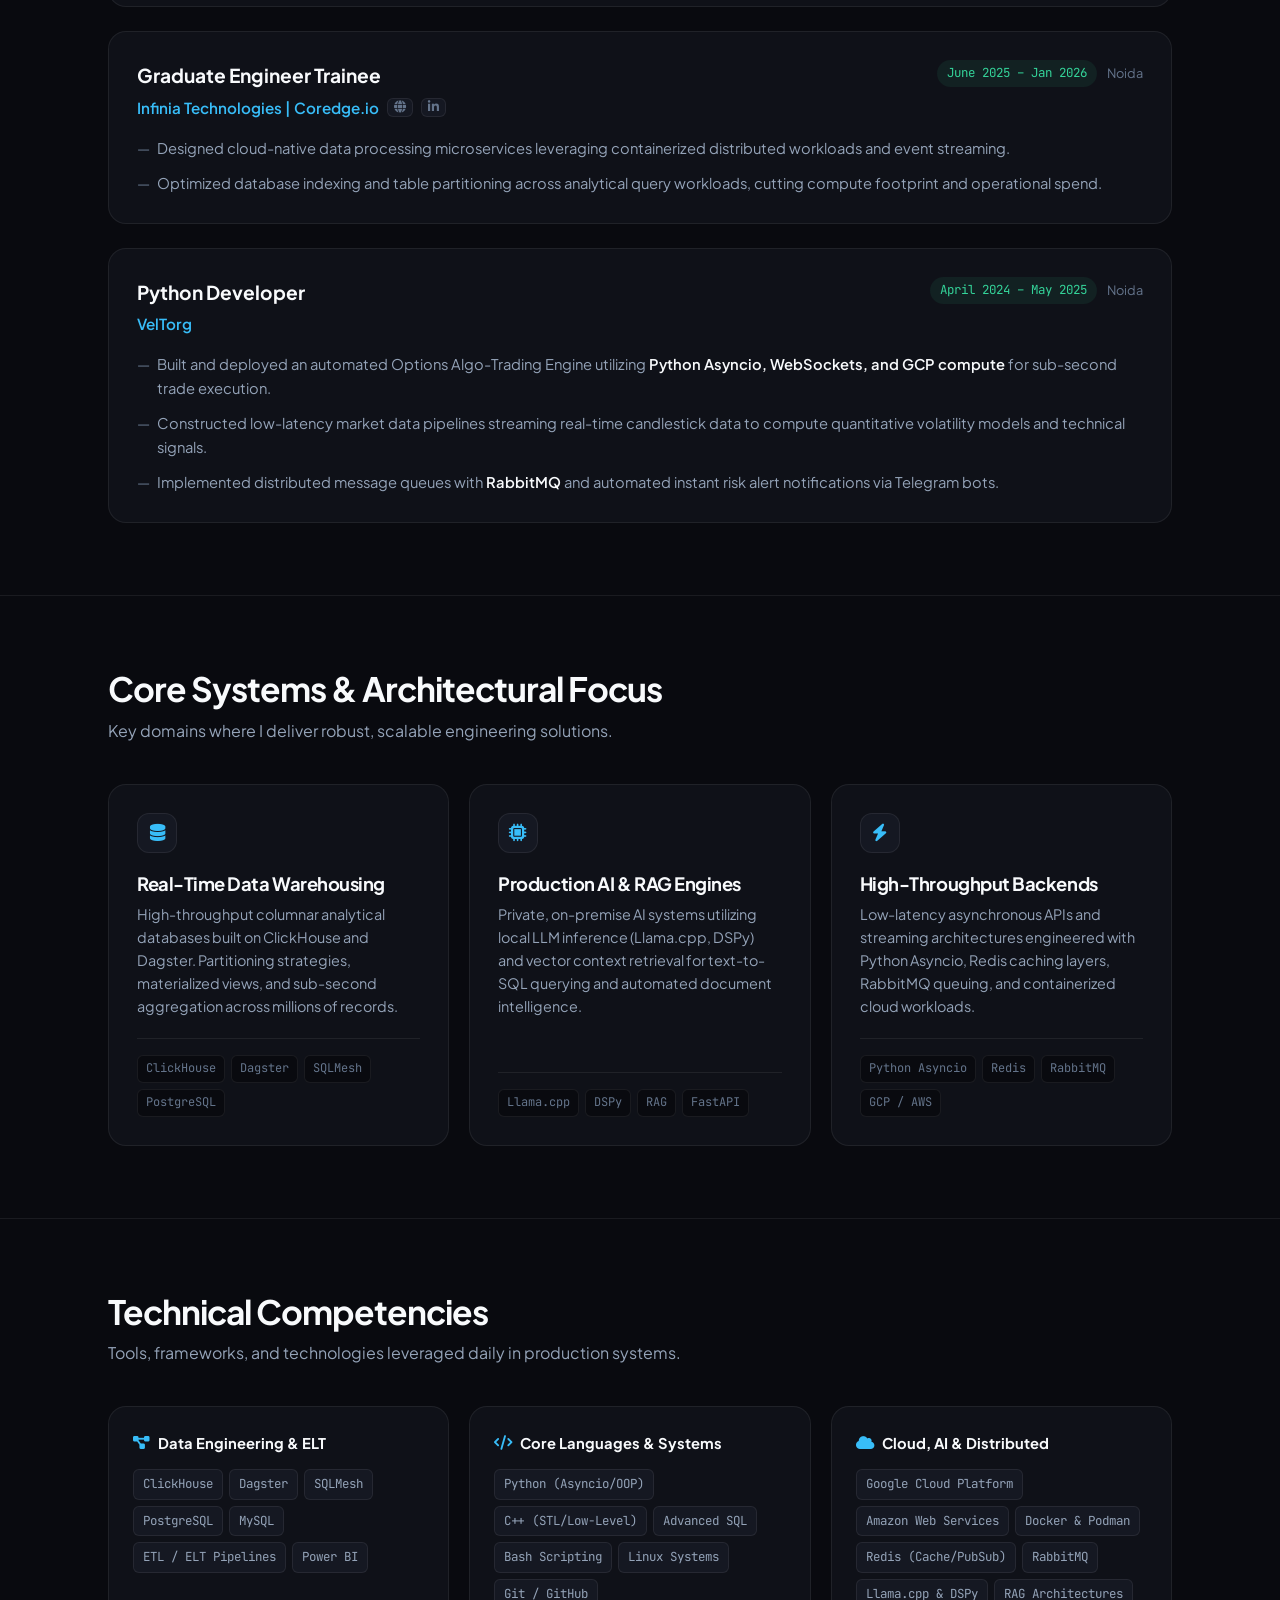
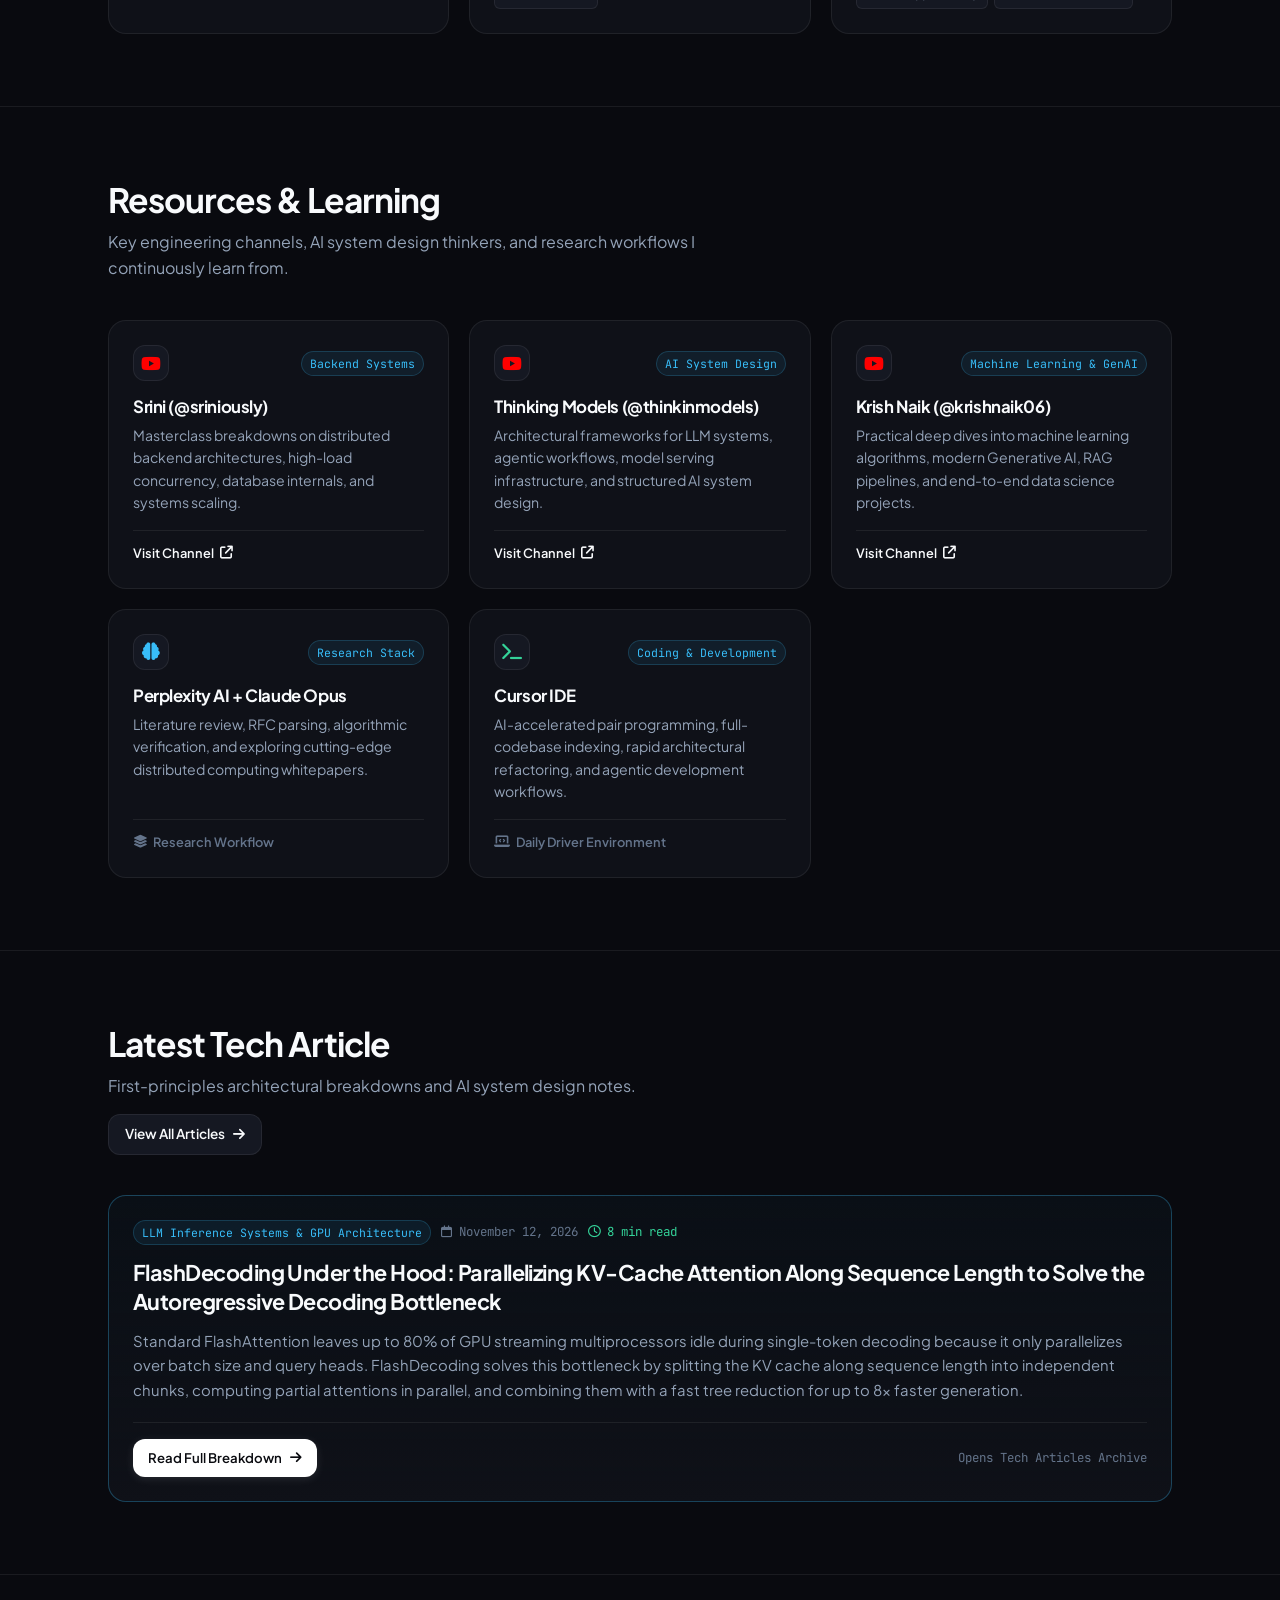
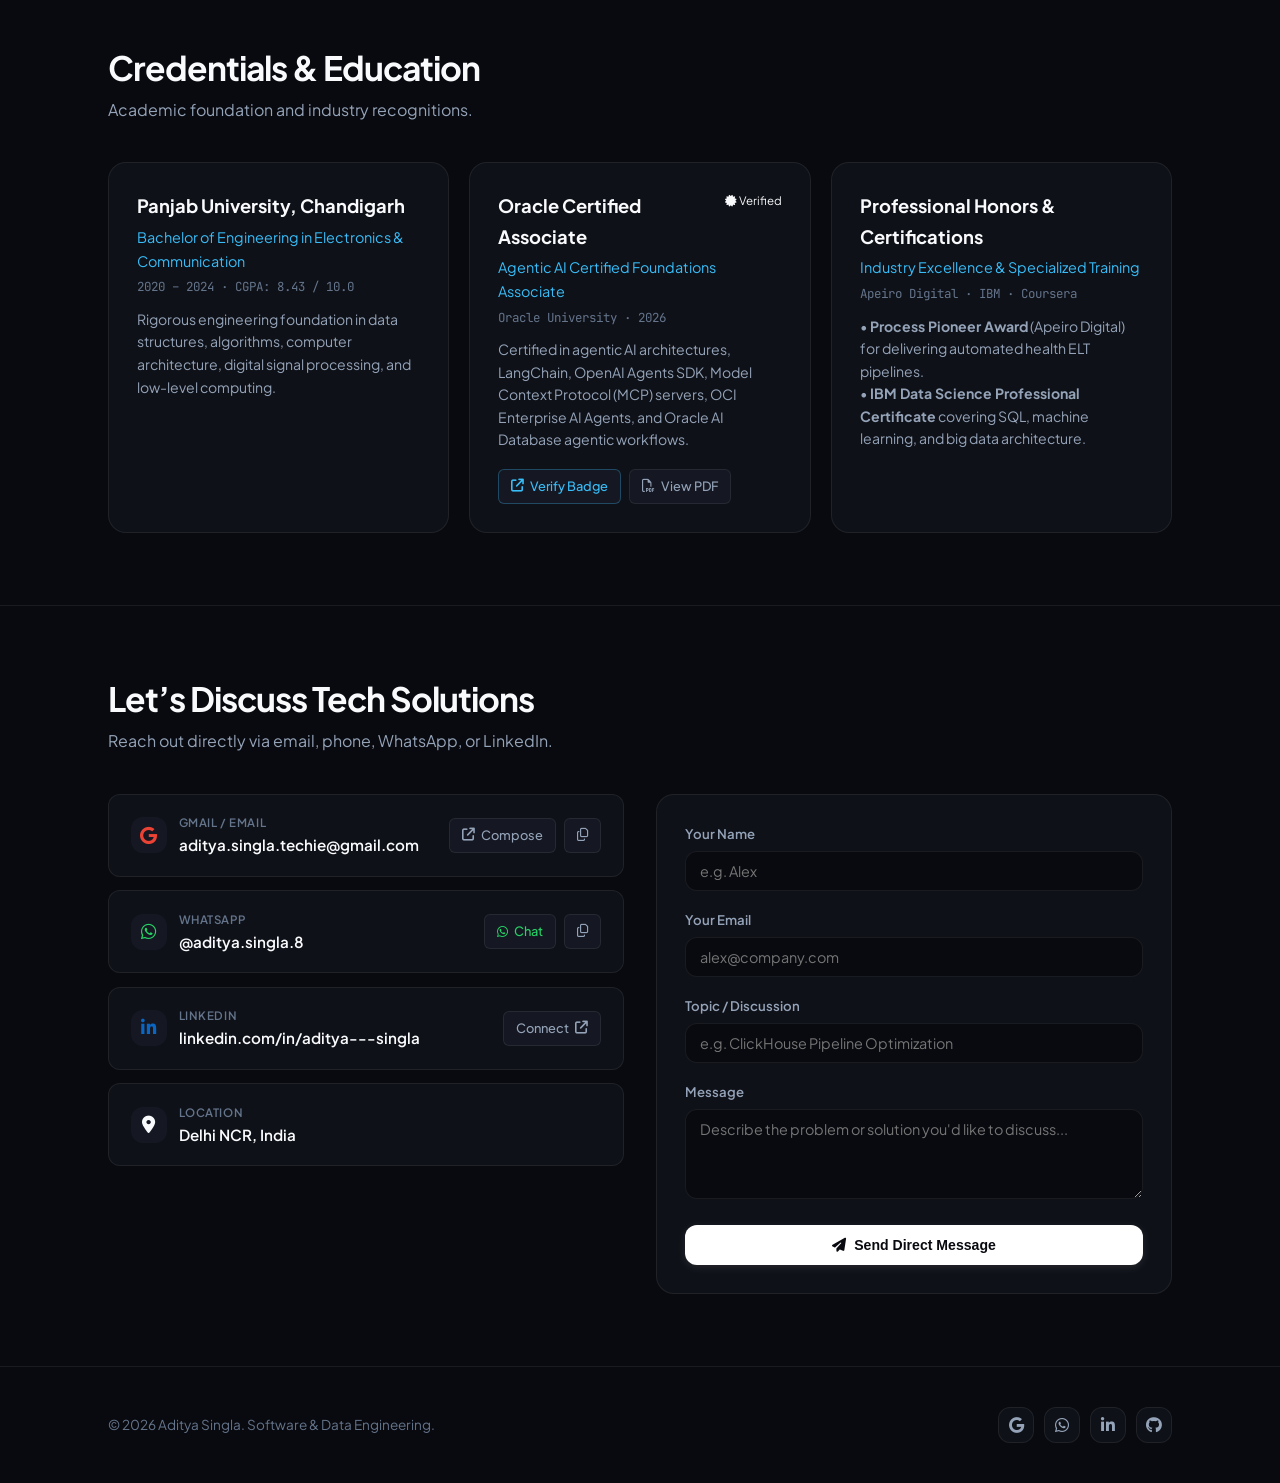
==== commit b42b0e24: "content(articles): publish tech articles through 2026-11-12 including FlashDecoding, Zero-Downtime M" ====
--- a/index.html
+++ b/index.html
@@ -1327,24 +1327,24 @@
         </a>
       </div>
 
-      <!-- Single Featured Headline Box (Latest: November 9, 2026) -->
+      <!-- Single Featured Headline Box (Latest: November 12, 2026) -->
       <div class="resource-card" style="border-color: rgba(56, 189, 248, 0.3); background: linear-gradient(180deg, rgba(56, 189, 248, 0.03) 0%, var(--bg-surface) 100%);">
         <div style="display: flex; align-items: center; gap: 10px; flex-wrap: wrap; margin-bottom: 0.85rem;">
-          <span class="resource-badge">Networking Internals &amp; High-Throughput Backends</span>
-          <span style="font-family: var(--font-mono); font-size: 0.78rem; color: var(--text-tertiary);"><i class="fa-regular fa-calendar"></i> November 9, 2026</span>
+          <span class="resource-badge">LLM Inference Systems &amp; GPU Architecture</span>
+          <span style="font-family: var(--font-mono); font-size: 0.78rem; color: var(--text-tertiary);"><i class="fa-regular fa-calendar"></i> November 12, 2026</span>
           <span style="font-family: var(--font-mono); font-size: 0.78rem; color: var(--text-emerald);"><i class="fa-regular fa-clock"></i> 8 min read</span>
         </div>
 
         <h3 style="font-size: 1.35rem; font-weight: 700; line-height: 1.35; margin-bottom: 0.75rem;">
-          <a href="tech-articles/#tcp-time-wait-ephemeral-port-exhaustion" style="color: var(--text-primary);">TCP TIME_WAIT Sockets and Ephemeral Port Exhaustion: Why Microservices Collapse Under High Outbound Load and How Connection Pooling Fixes It</a>
+          <a href="tech-articles/#flash-decoding-long-context-inference" style="color: var(--text-primary);">FlashDecoding Under the Hood: Parallelizing KV-Cache Attention Along Sequence Length to Solve the Autoregressive Decoding Bottleneck</a>
         </h3>
 
         <p style="font-size: 0.93rem; color: var(--text-secondary); line-height: 1.65; margin-bottom: 1.25rem;">
-          High-throughput microservices frequently suffer sudden outages when outbound calls fail with 'Cannot assign requested address' errors, despite low CPU usage. This breakdown explores how TCP 2MSL TIME_WAIT states exhaust ephemeral client ports, and how HTTP Keep-Alive, persistent connection pools, and kernel socket recycling prevent network starvation.
+          Standard FlashAttention leaves up to 80% of GPU streaming multiprocessors idle during single-token decoding because it only parallelizes over batch size and query heads. FlashDecoding solves this bottleneck by splitting the KV cache along sequence length into independent chunks, computing partial attentions in parallel, and combining them with a fast tree reduction for up to 8x faster generation.
         </p>
 
         <div style="display: flex; align-items: center; justify-content: space-between; border-top: 1px solid var(--border-subtle); padding-top: 1rem; flex-wrap: wrap; gap: 10px;">
-          <a href="tech-articles/#tcp-time-wait-ephemeral-port-exhaustion" class="btn btn-primary" style="padding: 7px 14px; font-size: 0.825rem;">
+          <a href="tech-articles/#flash-decoding-long-context-inference" class="btn btn-primary" style="padding: 7px 14px; font-size: 0.825rem;">
             Read Full Breakdown <i class="fa-solid fa-arrow-right"></i>
           </a>
           <span style="font-family: var(--font-mono); font-size: 0.78rem; color: var(--text-tertiary);">Opens Tech Articles Archive</span>
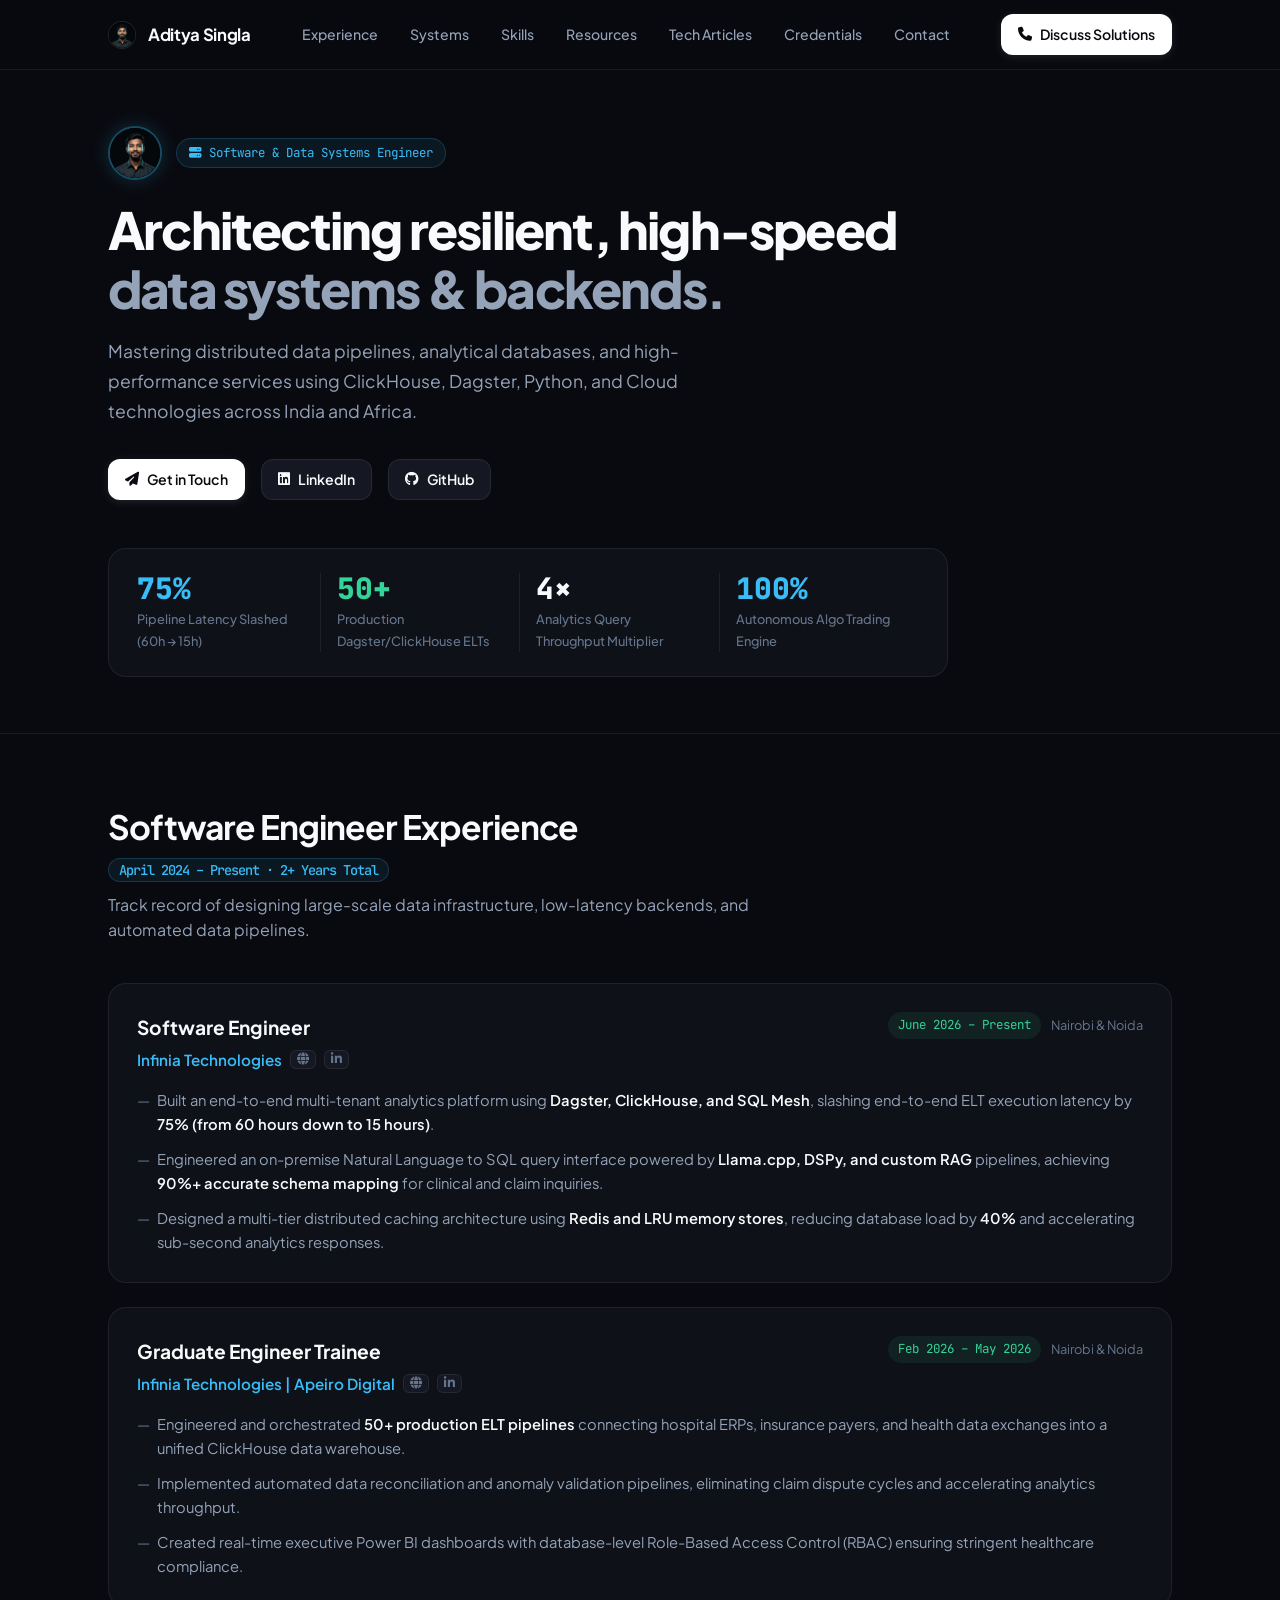
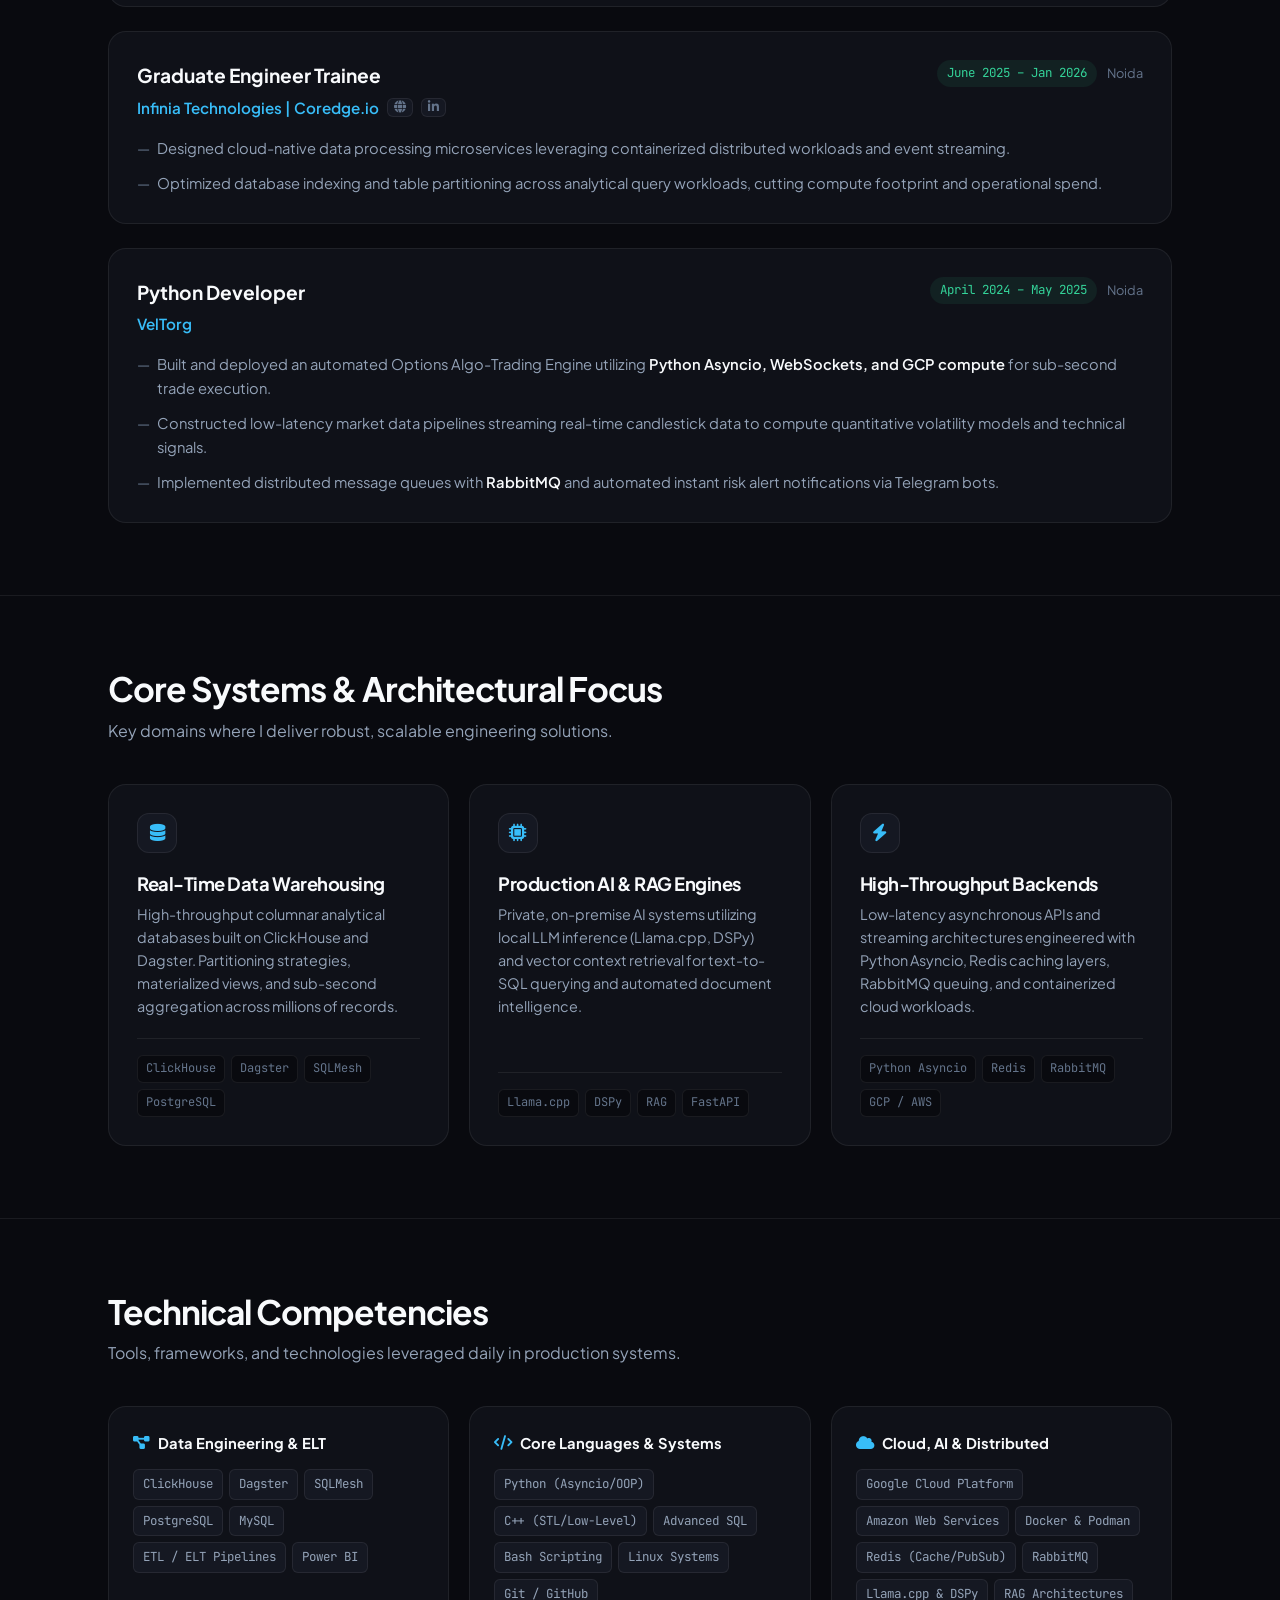
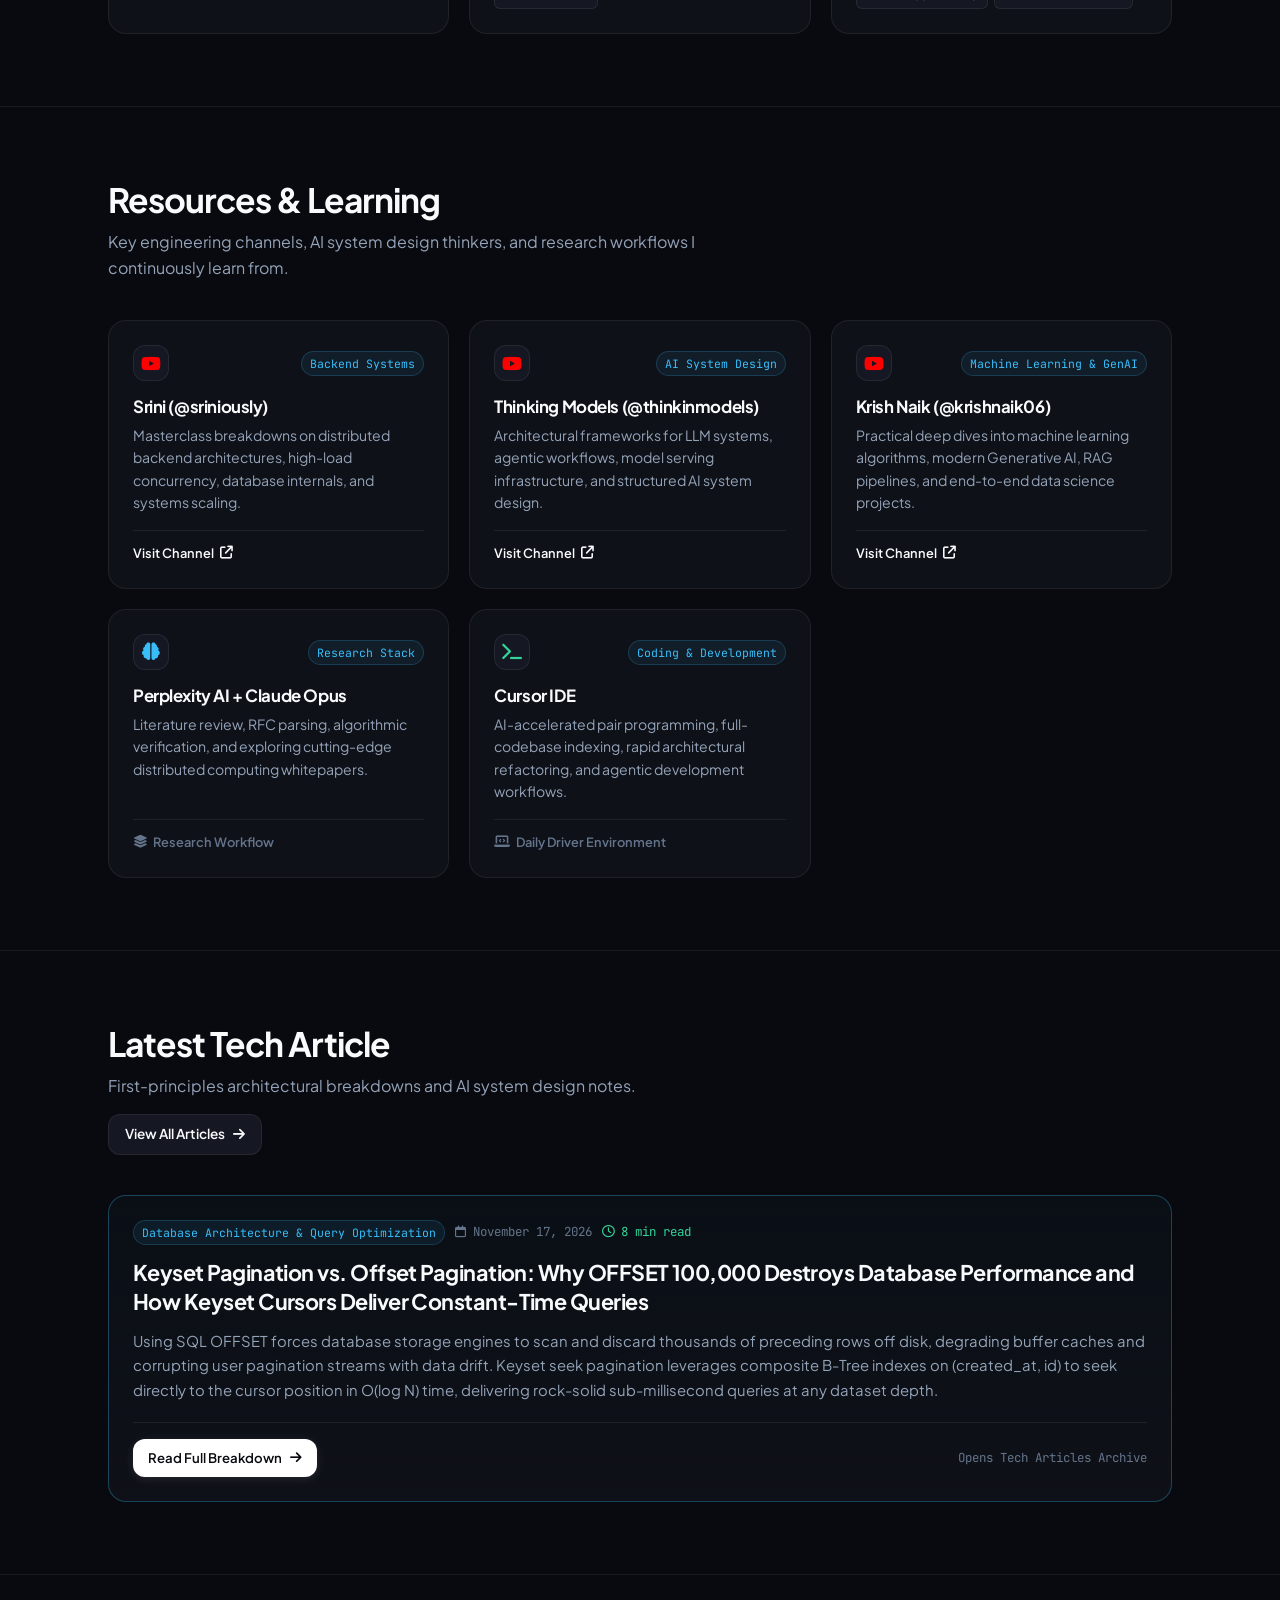
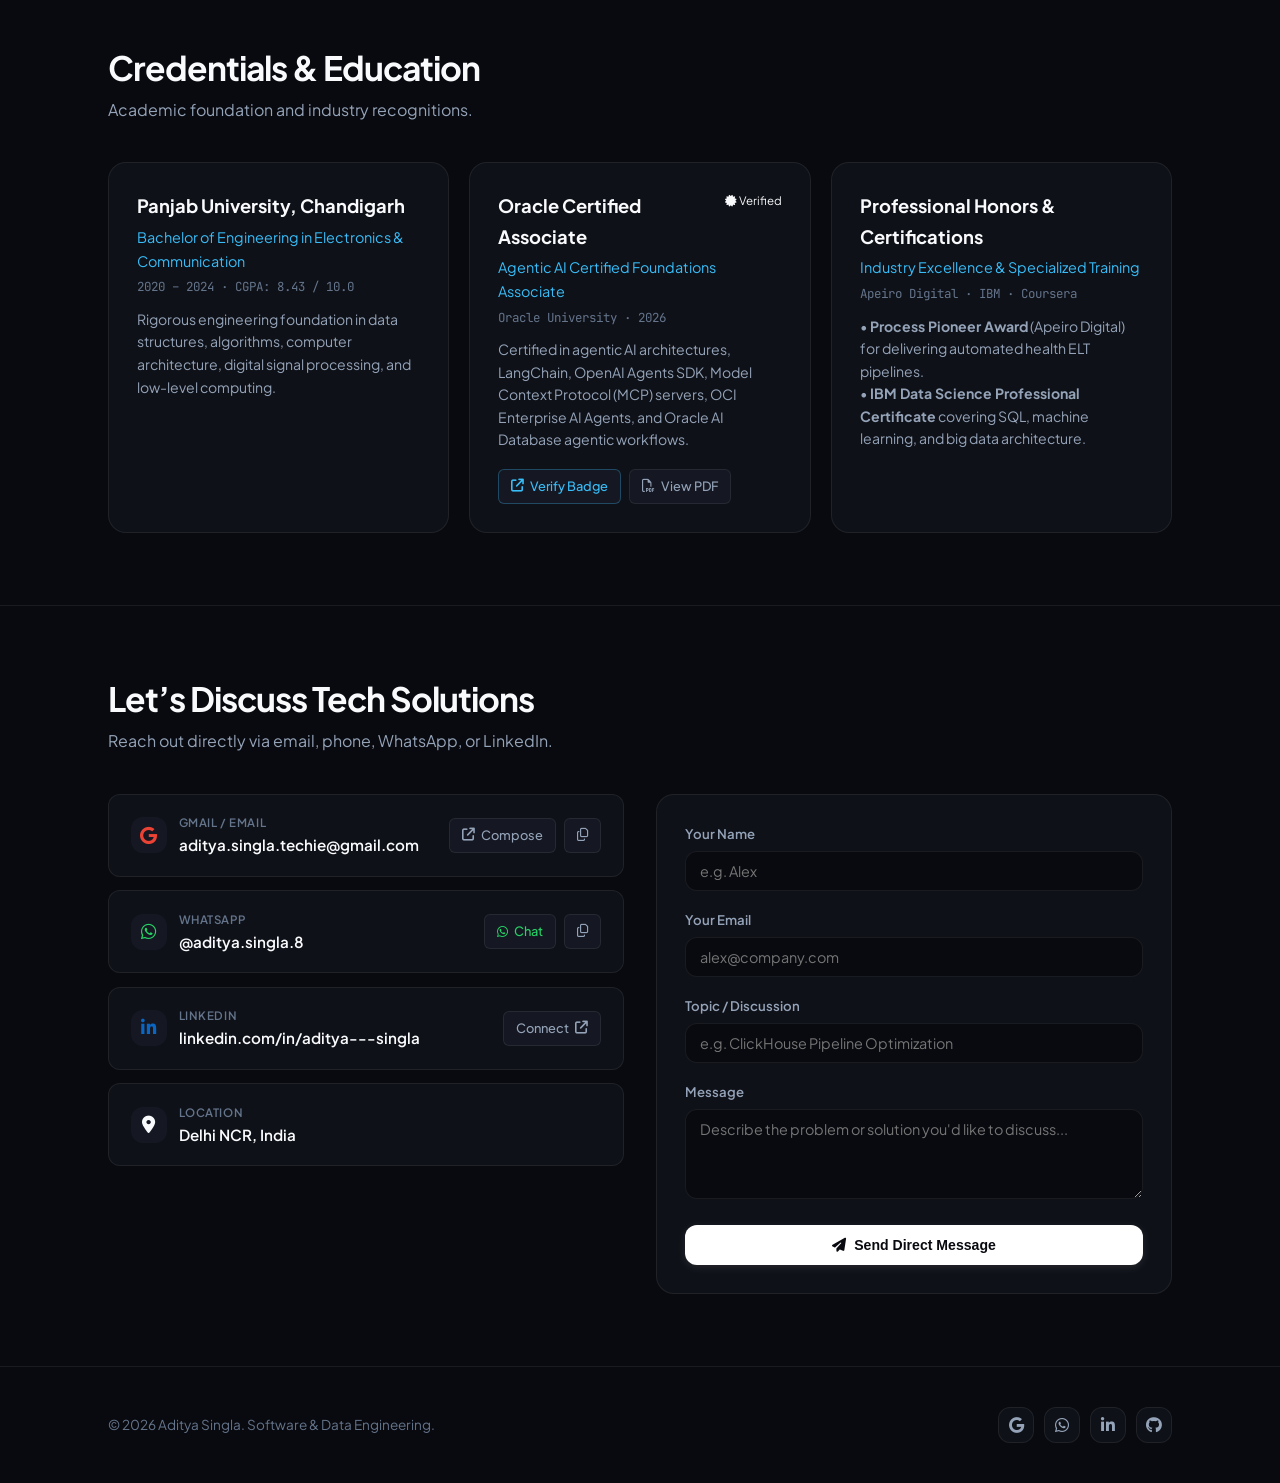
==== commit 36b73464: "content(articles): publish tech article on Keyset Pagination vs Offset Pagination (2026-11-17)" ====
--- a/index.html
+++ b/index.html
@@ -1327,24 +1327,24 @@
         </a>
       </div>
 
-      <!-- Single Featured Headline Box (Latest: November 12, 2026) -->
+      <!-- Single Featured Headline Box (Latest: November 17, 2026) -->
       <div class="resource-card" style="border-color: rgba(56, 189, 248, 0.3); background: linear-gradient(180deg, rgba(56, 189, 248, 0.03) 0%, var(--bg-surface) 100%);">
         <div style="display: flex; align-items: center; gap: 10px; flex-wrap: wrap; margin-bottom: 0.85rem;">
-          <span class="resource-badge">LLM Inference Systems &amp; GPU Architecture</span>
-          <span style="font-family: var(--font-mono); font-size: 0.78rem; color: var(--text-tertiary);"><i class="fa-regular fa-calendar"></i> November 12, 2026</span>
+          <span class="resource-badge">Database Architecture &amp; Query Optimization</span>
+          <span style="font-family: var(--font-mono); font-size: 0.78rem; color: var(--text-tertiary);"><i class="fa-regular fa-calendar"></i> November 17, 2026</span>
           <span style="font-family: var(--font-mono); font-size: 0.78rem; color: var(--text-emerald);"><i class="fa-regular fa-clock"></i> 8 min read</span>
         </div>
 
         <h3 style="font-size: 1.35rem; font-weight: 700; line-height: 1.35; margin-bottom: 0.75rem;">
-          <a href="tech-articles/#flash-decoding-long-context-inference" style="color: var(--text-primary);">FlashDecoding Under the Hood: Parallelizing KV-Cache Attention Along Sequence Length to Solve the Autoregressive Decoding Bottleneck</a>
+          <a href="tech-articles/#keyset-pagination-vs-offset-performance" style="color: var(--text-primary);">Keyset Pagination vs. Offset Pagination: Why OFFSET 100,000 Destroys Database Performance and How Keyset Cursors Deliver Constant-Time Queries</a>
         </h3>
 
         <p style="font-size: 0.93rem; color: var(--text-secondary); line-height: 1.65; margin-bottom: 1.25rem;">
-          Standard FlashAttention leaves up to 80% of GPU streaming multiprocessors idle during single-token decoding because it only parallelizes over batch size and query heads. FlashDecoding solves this bottleneck by splitting the KV cache along sequence length into independent chunks, computing partial attentions in parallel, and combining them with a fast tree reduction for up to 8x faster generation.
+          Using SQL OFFSET forces database storage engines to scan and discard thousands of preceding rows off disk, degrading buffer caches and corrupting user pagination streams with data drift. Keyset seek pagination leverages composite B-Tree indexes on (created_at, id) to seek directly to the cursor position in O(log N) time, delivering rock-solid sub-millisecond queries at any dataset depth.
         </p>
 
         <div style="display: flex; align-items: center; justify-content: space-between; border-top: 1px solid var(--border-subtle); padding-top: 1rem; flex-wrap: wrap; gap: 10px;">
-          <a href="tech-articles/#flash-decoding-long-context-inference" class="btn btn-primary" style="padding: 7px 14px; font-size: 0.825rem;">
+          <a href="tech-articles/#keyset-pagination-vs-offset-performance" class="btn btn-primary" style="padding: 7px 14px; font-size: 0.825rem;">
             Read Full Breakdown <i class="fa-solid fa-arrow-right"></i>
           </a>
           <span style="font-family: var(--font-mono); font-size: 0.78rem; color: var(--text-tertiary);">Opens Tech Articles Archive</span>
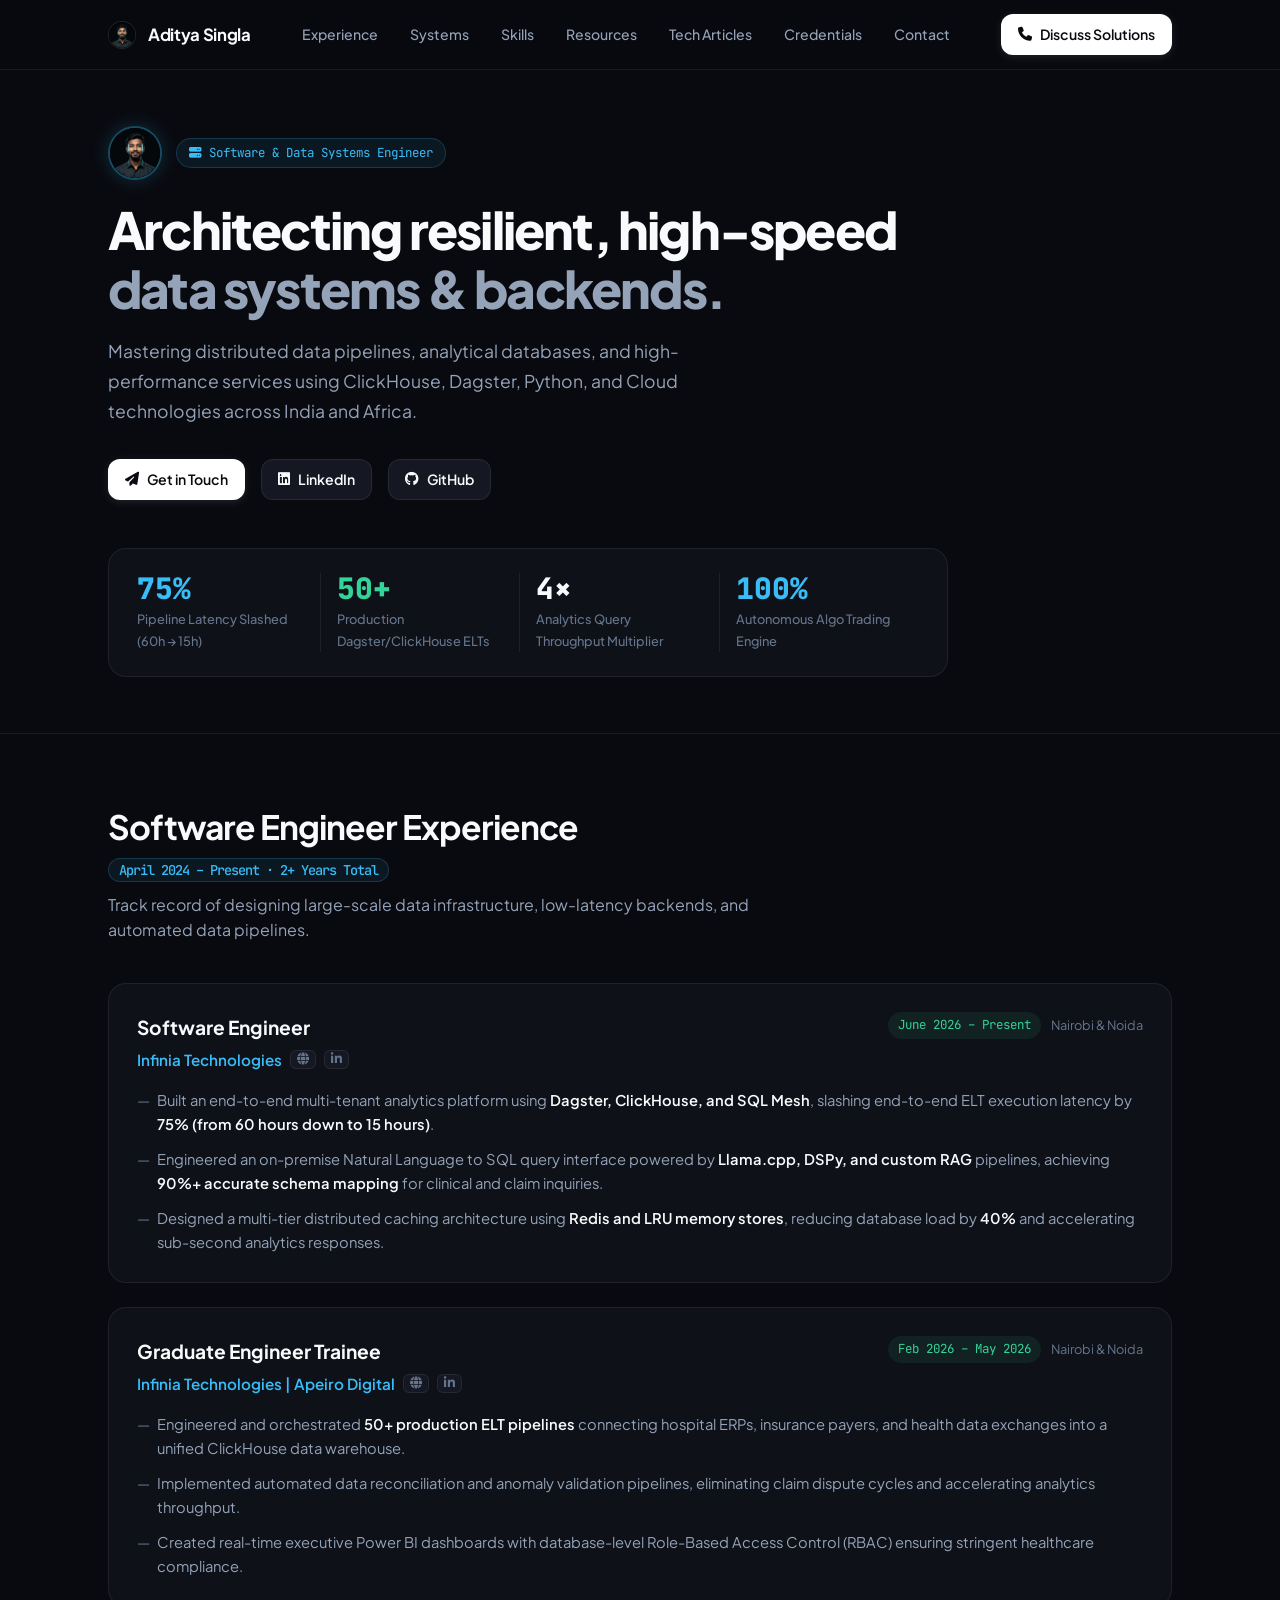
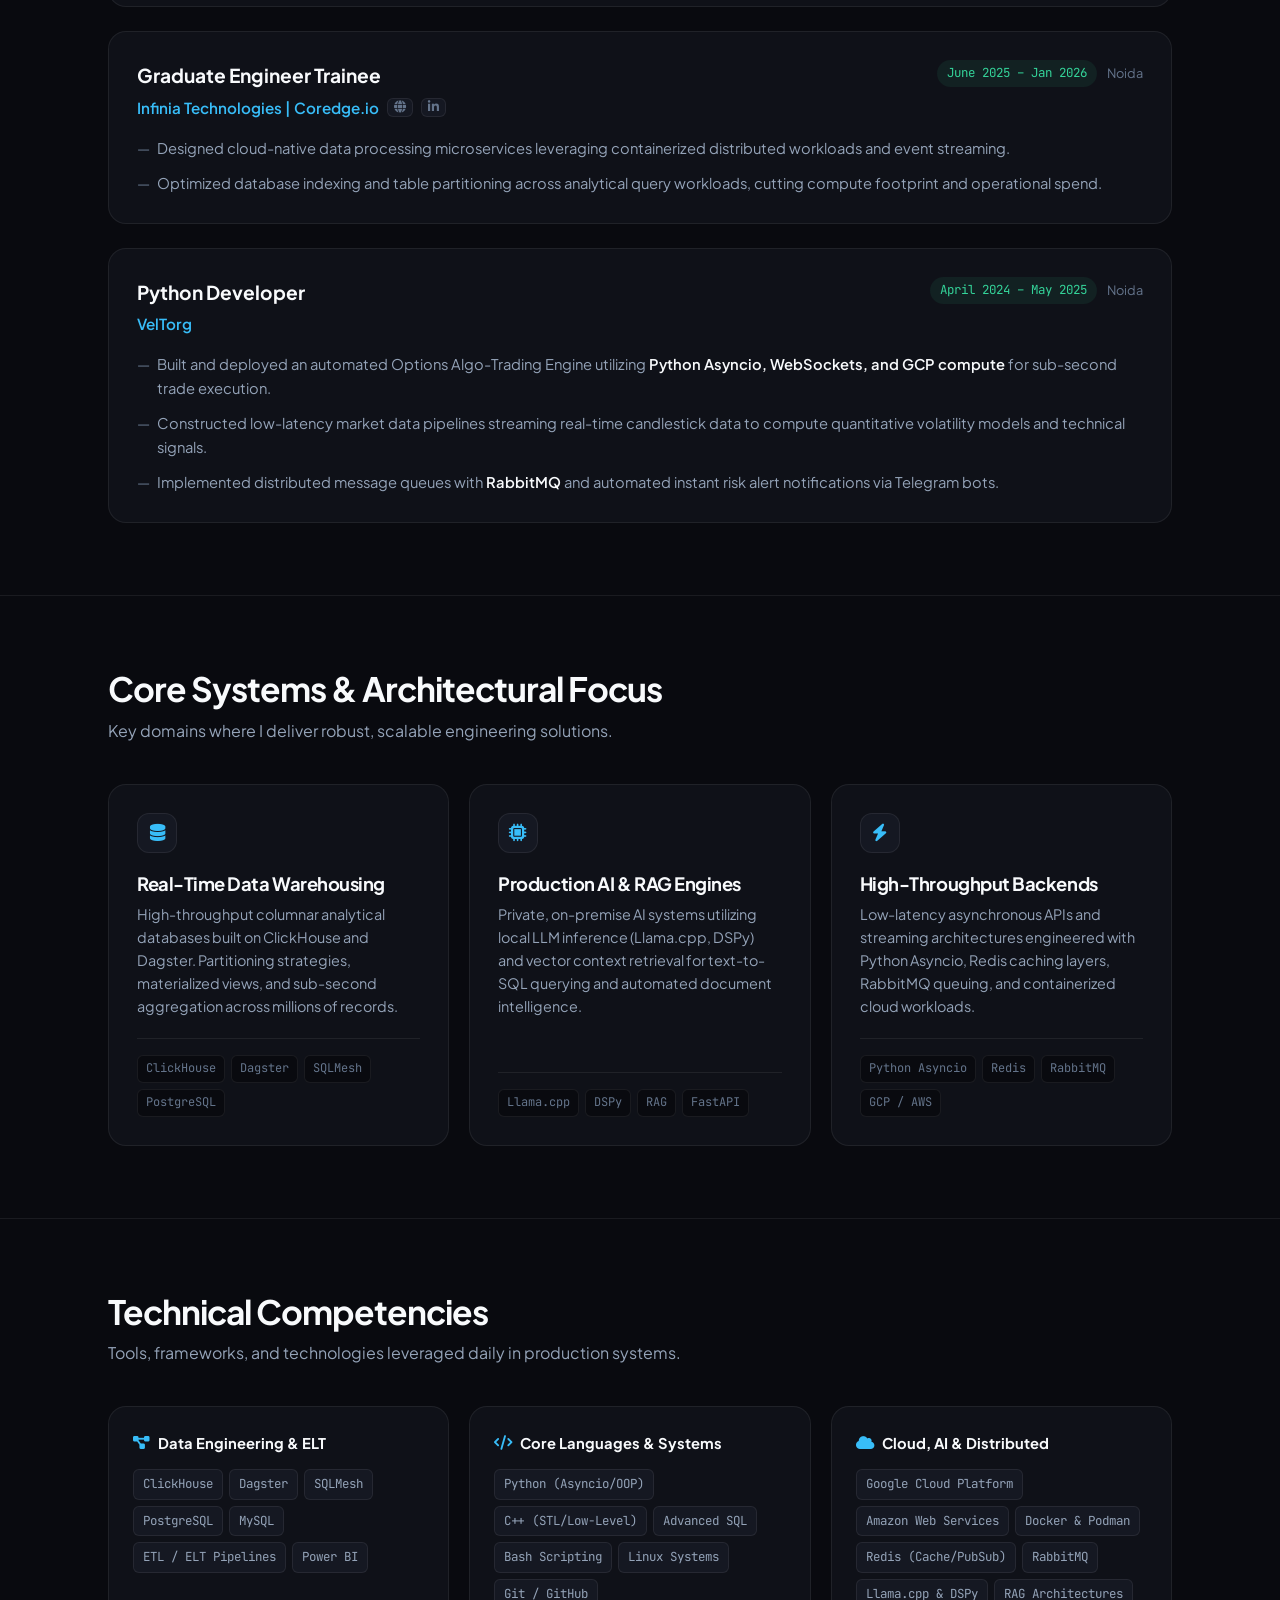
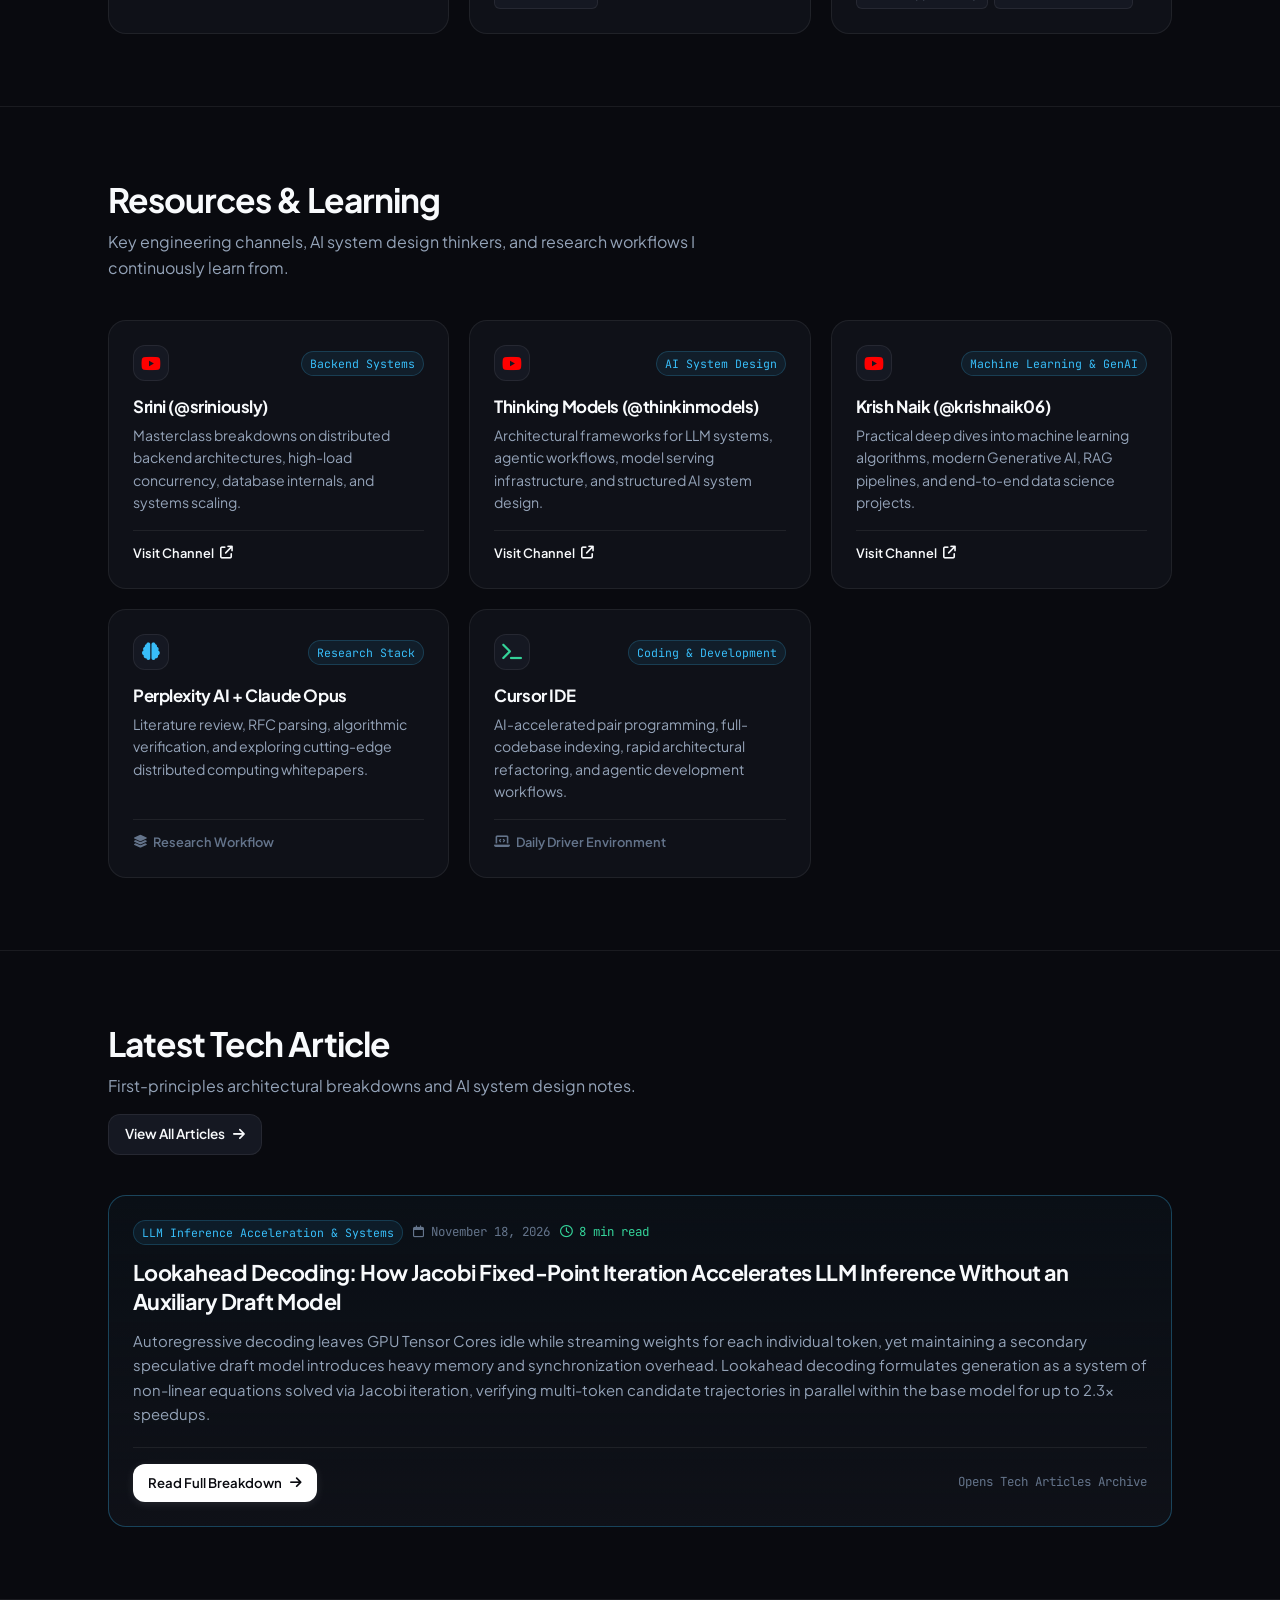
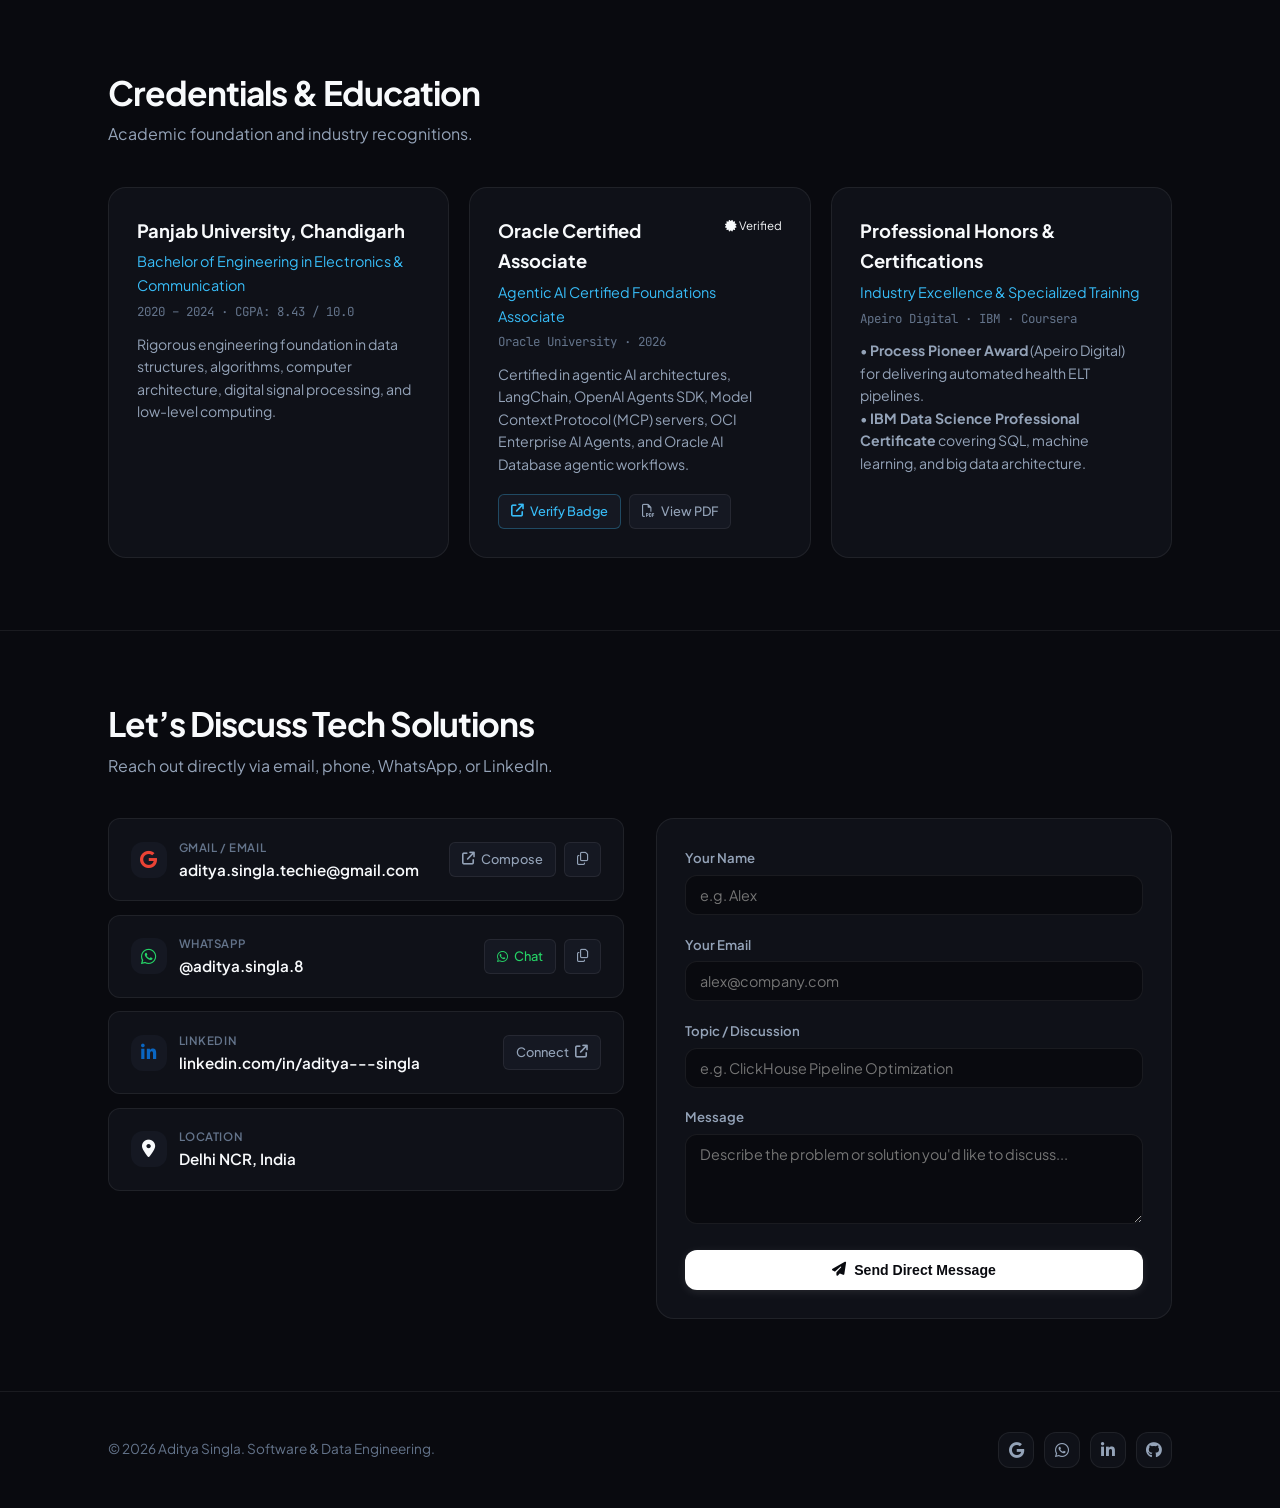
==== commit dda8d177: "Publish tech article: Lookahead Decoding & Jacobi Iteration (November 18, 2026)" ====
--- a/index.html
+++ b/index.html
@@ -1327,24 +1327,24 @@
         </a>
       </div>
 
-      <!-- Single Featured Headline Box (Latest: November 17, 2026) -->
+      <!-- Single Featured Headline Box (Latest: November 18, 2026) -->
       <div class="resource-card" style="border-color: rgba(56, 189, 248, 0.3); background: linear-gradient(180deg, rgba(56, 189, 248, 0.03) 0%, var(--bg-surface) 100%);">
         <div style="display: flex; align-items: center; gap: 10px; flex-wrap: wrap; margin-bottom: 0.85rem;">
-          <span class="resource-badge">Database Architecture &amp; Query Optimization</span>
-          <span style="font-family: var(--font-mono); font-size: 0.78rem; color: var(--text-tertiary);"><i class="fa-regular fa-calendar"></i> November 17, 2026</span>
+          <span class="resource-badge">LLM Inference Acceleration &amp; Systems</span>
+          <span style="font-family: var(--font-mono); font-size: 0.78rem; color: var(--text-tertiary);"><i class="fa-regular fa-calendar"></i> November 18, 2026</span>
           <span style="font-family: var(--font-mono); font-size: 0.78rem; color: var(--text-emerald);"><i class="fa-regular fa-clock"></i> 8 min read</span>
         </div>
 
         <h3 style="font-size: 1.35rem; font-weight: 700; line-height: 1.35; margin-bottom: 0.75rem;">
-          <a href="tech-articles/#keyset-pagination-vs-offset-performance" style="color: var(--text-primary);">Keyset Pagination vs. Offset Pagination: Why OFFSET 100,000 Destroys Database Performance and How Keyset Cursors Deliver Constant-Time Queries</a>
+          <a href="tech-articles/#lookahead-decoding-jacobi-iteration" style="color: var(--text-primary);">Lookahead Decoding: How Jacobi Fixed-Point Iteration Accelerates LLM Inference Without an Auxiliary Draft Model</a>
         </h3>
 
         <p style="font-size: 0.93rem; color: var(--text-secondary); line-height: 1.65; margin-bottom: 1.25rem;">
-          Using SQL OFFSET forces database storage engines to scan and discard thousands of preceding rows off disk, degrading buffer caches and corrupting user pagination streams with data drift. Keyset seek pagination leverages composite B-Tree indexes on (created_at, id) to seek directly to the cursor position in O(log N) time, delivering rock-solid sub-millisecond queries at any dataset depth.
+          Autoregressive decoding leaves GPU Tensor Cores idle while streaming weights for each individual token, yet maintaining a secondary speculative draft model introduces heavy memory and synchronization overhead. Lookahead decoding formulates generation as a system of non-linear equations solved via Jacobi iteration, verifying multi-token candidate trajectories in parallel within the base model for up to 2.3x speedups.
         </p>
 
         <div style="display: flex; align-items: center; justify-content: space-between; border-top: 1px solid var(--border-subtle); padding-top: 1rem; flex-wrap: wrap; gap: 10px;">
-          <a href="tech-articles/#keyset-pagination-vs-offset-performance" class="btn btn-primary" style="padding: 7px 14px; font-size: 0.825rem;">
+          <a href="tech-articles/#lookahead-decoding-jacobi-iteration" class="btn btn-primary" style="padding: 7px 14px; font-size: 0.825rem;">
             Read Full Breakdown <i class="fa-solid fa-arrow-right"></i>
           </a>
           <span style="font-family: var(--font-mono); font-size: 0.78rem; color: var(--text-tertiary);">Opens Tech Articles Archive</span>
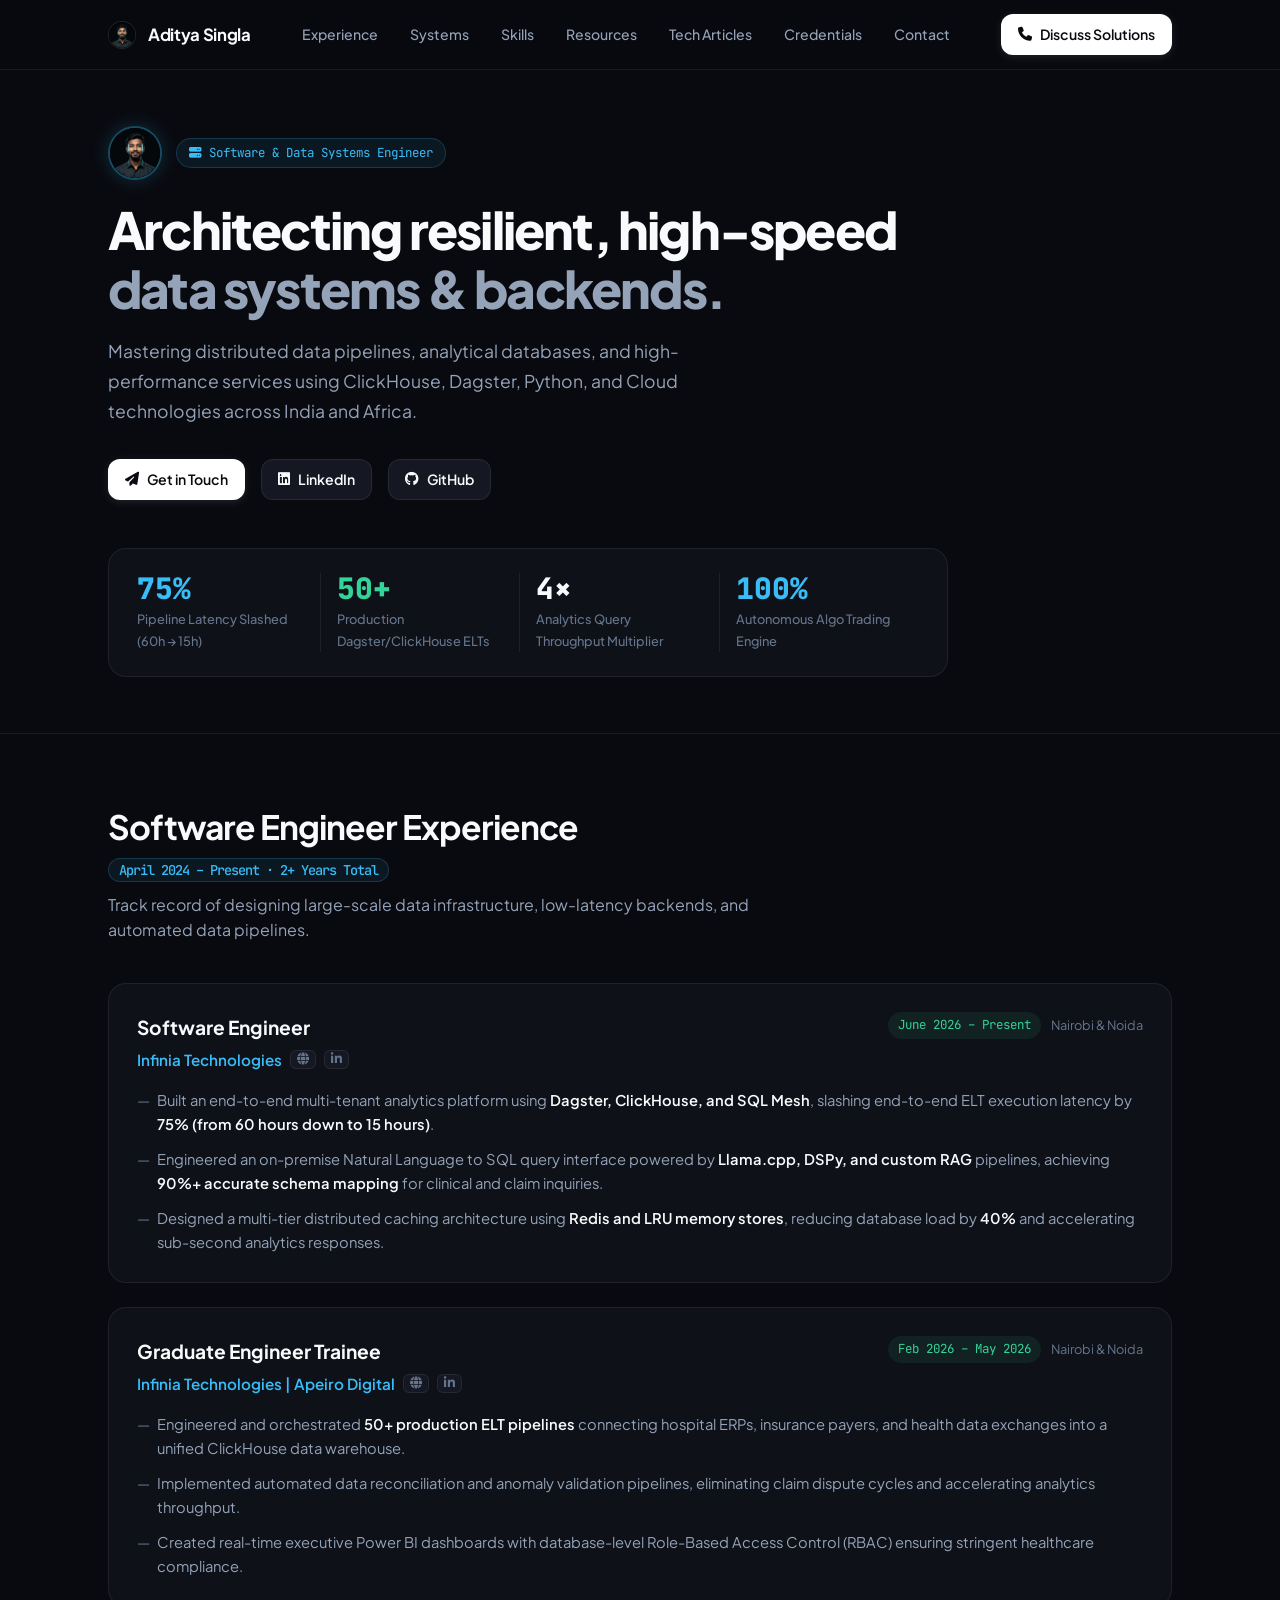
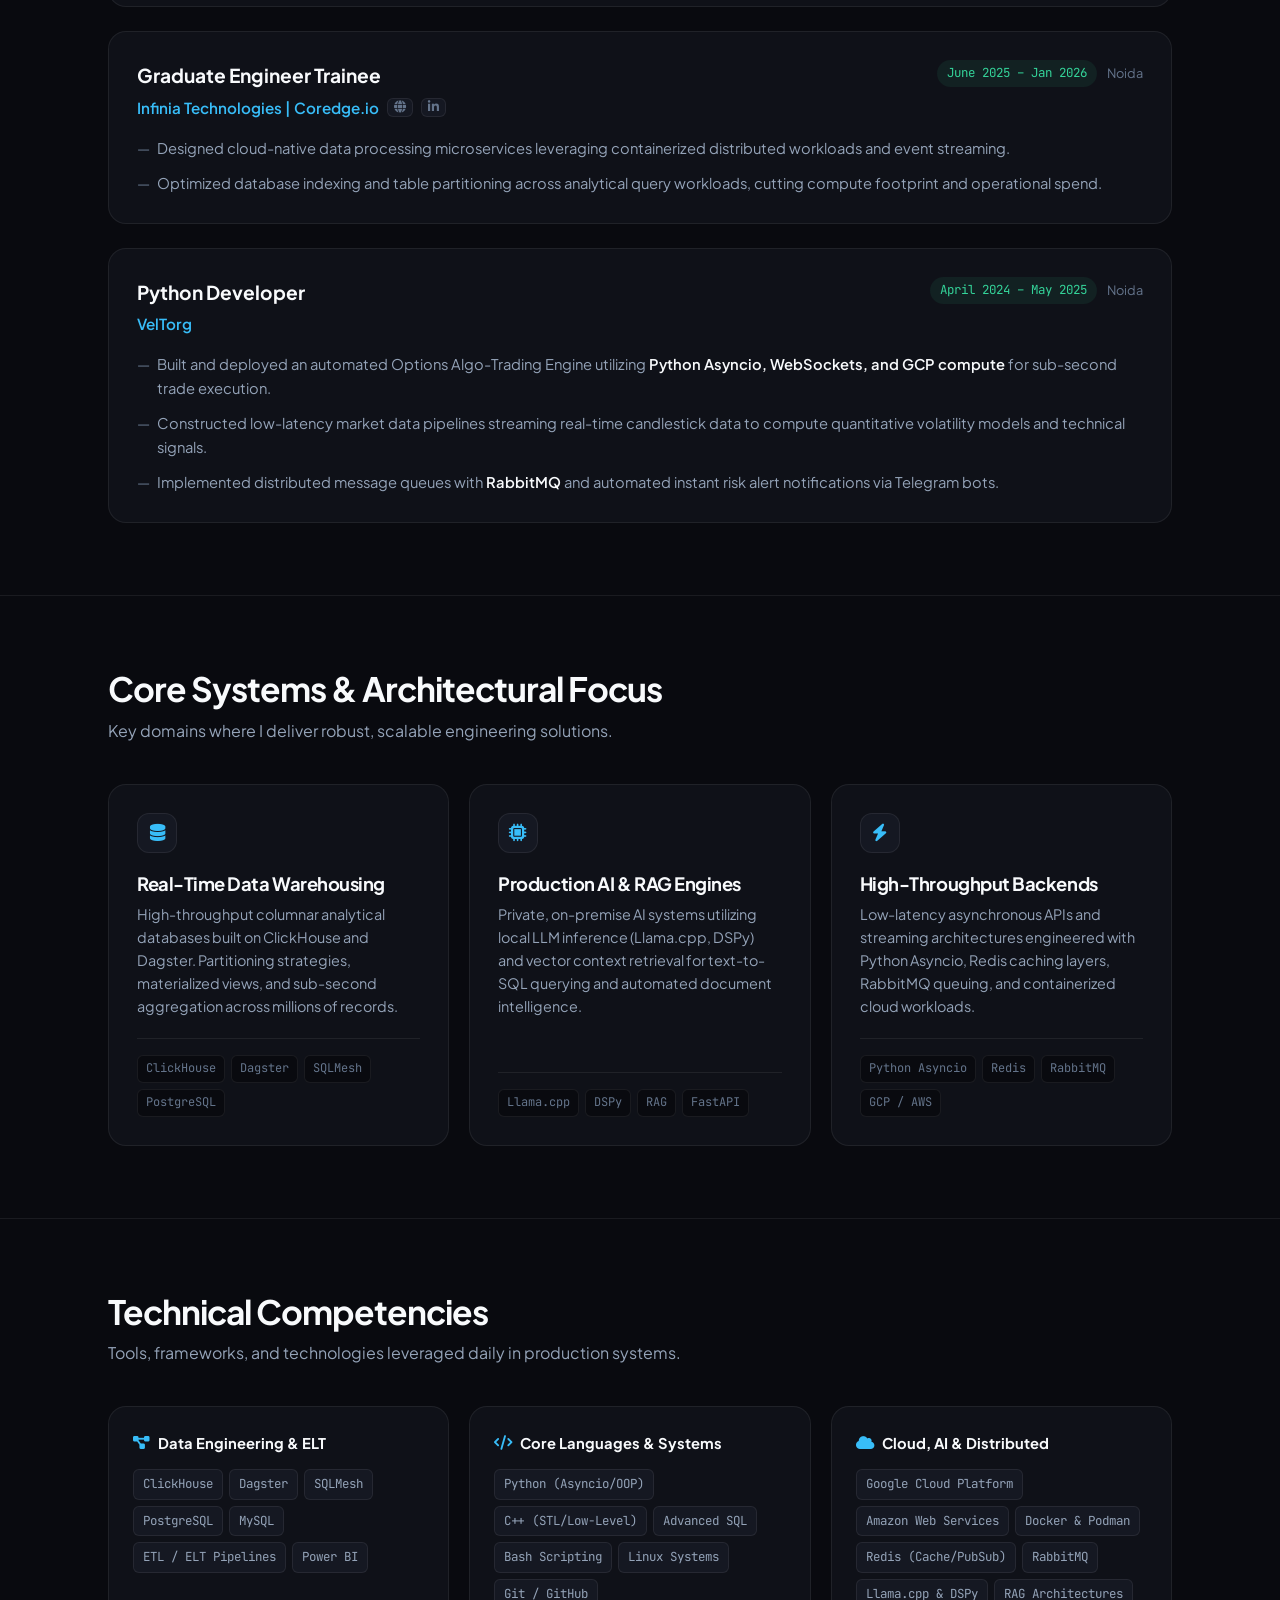
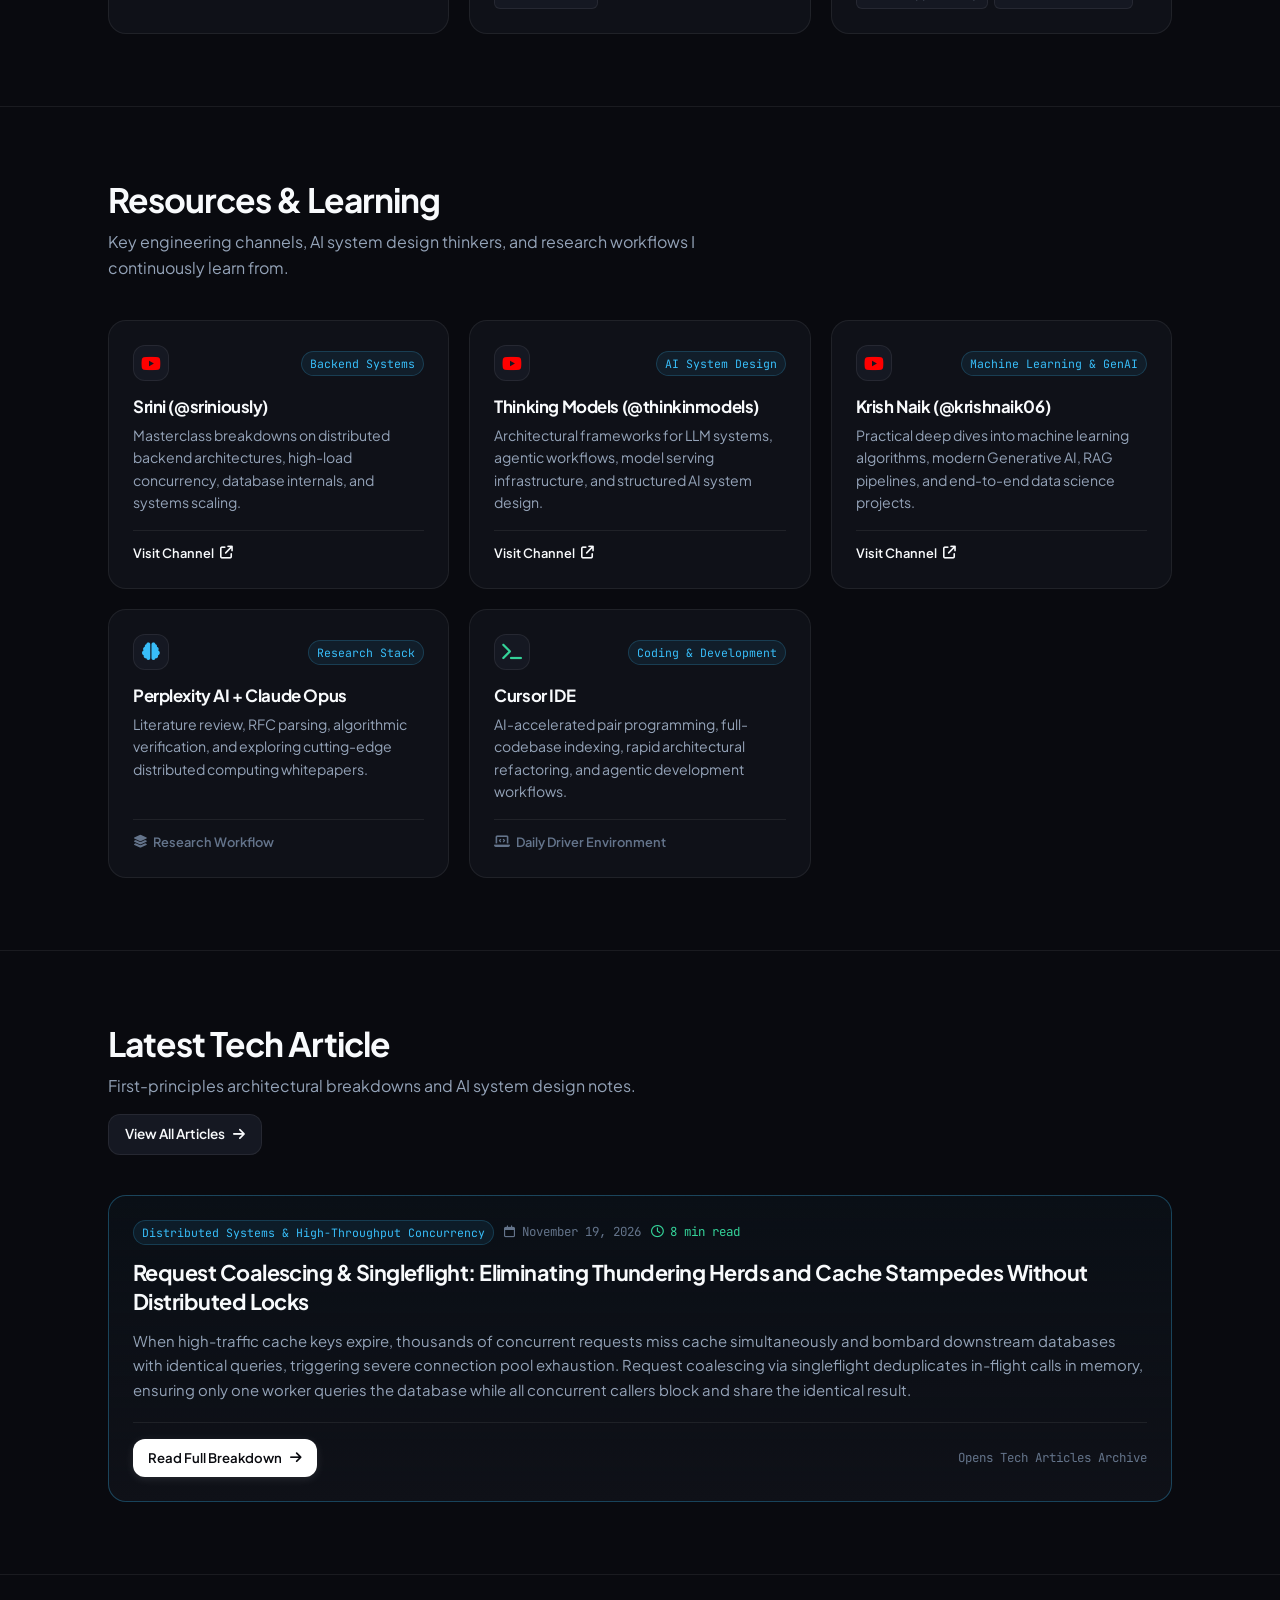
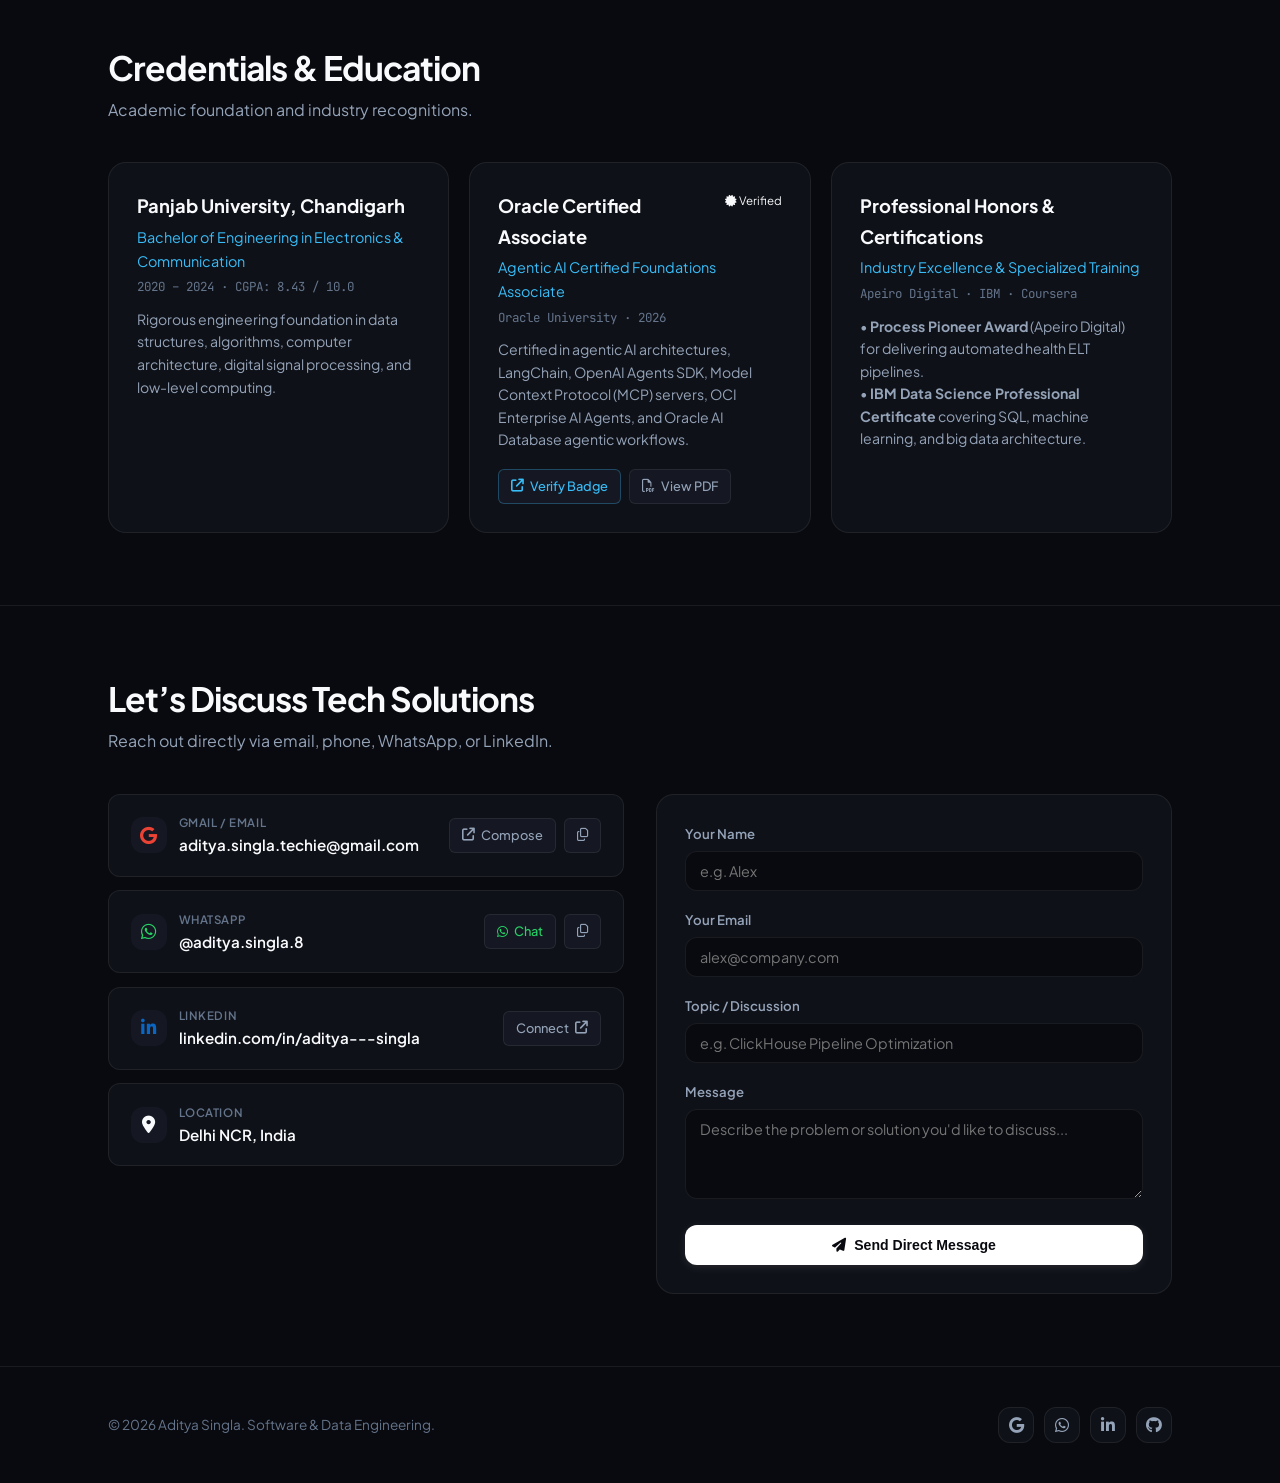
==== commit 02a25e29: "content(articles): publish tech article on Request Coalescing & Singleflight (2026-11-19)" ====
--- a/index.html
+++ b/index.html
@@ -1327,24 +1327,24 @@
         </a>
       </div>
 
-      <!-- Single Featured Headline Box (Latest: November 18, 2026) -->
+      <!-- Single Featured Headline Box (Latest: November 19, 2026) -->
       <div class="resource-card" style="border-color: rgba(56, 189, 248, 0.3); background: linear-gradient(180deg, rgba(56, 189, 248, 0.03) 0%, var(--bg-surface) 100%);">
         <div style="display: flex; align-items: center; gap: 10px; flex-wrap: wrap; margin-bottom: 0.85rem;">
-          <span class="resource-badge">LLM Inference Acceleration &amp; Systems</span>
-          <span style="font-family: var(--font-mono); font-size: 0.78rem; color: var(--text-tertiary);"><i class="fa-regular fa-calendar"></i> November 18, 2026</span>
+          <span class="resource-badge">Distributed Systems &amp; High-Throughput Concurrency</span>
+          <span style="font-family: var(--font-mono); font-size: 0.78rem; color: var(--text-tertiary);"><i class="fa-regular fa-calendar"></i> November 19, 2026</span>
           <span style="font-family: var(--font-mono); font-size: 0.78rem; color: var(--text-emerald);"><i class="fa-regular fa-clock"></i> 8 min read</span>
         </div>
 
         <h3 style="font-size: 1.35rem; font-weight: 700; line-height: 1.35; margin-bottom: 0.75rem;">
-          <a href="tech-articles/#lookahead-decoding-jacobi-iteration" style="color: var(--text-primary);">Lookahead Decoding: How Jacobi Fixed-Point Iteration Accelerates LLM Inference Without an Auxiliary Draft Model</a>
+          <a href="tech-articles/#singleflight-request-coalescing-thundering-herd" style="color: var(--text-primary);">Request Coalescing &amp; Singleflight: Eliminating Thundering Herds and Cache Stampedes Without Distributed Locks</a>
         </h3>
 
         <p style="font-size: 0.93rem; color: var(--text-secondary); line-height: 1.65; margin-bottom: 1.25rem;">
-          Autoregressive decoding leaves GPU Tensor Cores idle while streaming weights for each individual token, yet maintaining a secondary speculative draft model introduces heavy memory and synchronization overhead. Lookahead decoding formulates generation as a system of non-linear equations solved via Jacobi iteration, verifying multi-token candidate trajectories in parallel within the base model for up to 2.3x speedups.
+          When high-traffic cache keys expire, thousands of concurrent requests miss cache simultaneously and bombard downstream databases with identical queries, triggering severe connection pool exhaustion. Request coalescing via singleflight deduplicates in-flight calls in memory, ensuring only one worker queries the database while all concurrent callers block and share the identical result.
         </p>
 
         <div style="display: flex; align-items: center; justify-content: space-between; border-top: 1px solid var(--border-subtle); padding-top: 1rem; flex-wrap: wrap; gap: 10px;">
-          <a href="tech-articles/#lookahead-decoding-jacobi-iteration" class="btn btn-primary" style="padding: 7px 14px; font-size: 0.825rem;">
+          <a href="tech-articles/#singleflight-request-coalescing-thundering-herd" class="btn btn-primary" style="padding: 7px 14px; font-size: 0.825rem;">
             Read Full Breakdown <i class="fa-solid fa-arrow-right"></i>
           </a>
           <span style="font-family: var(--font-mono); font-size: 0.78rem; color: var(--text-tertiary);">Opens Tech Articles Archive</span>
